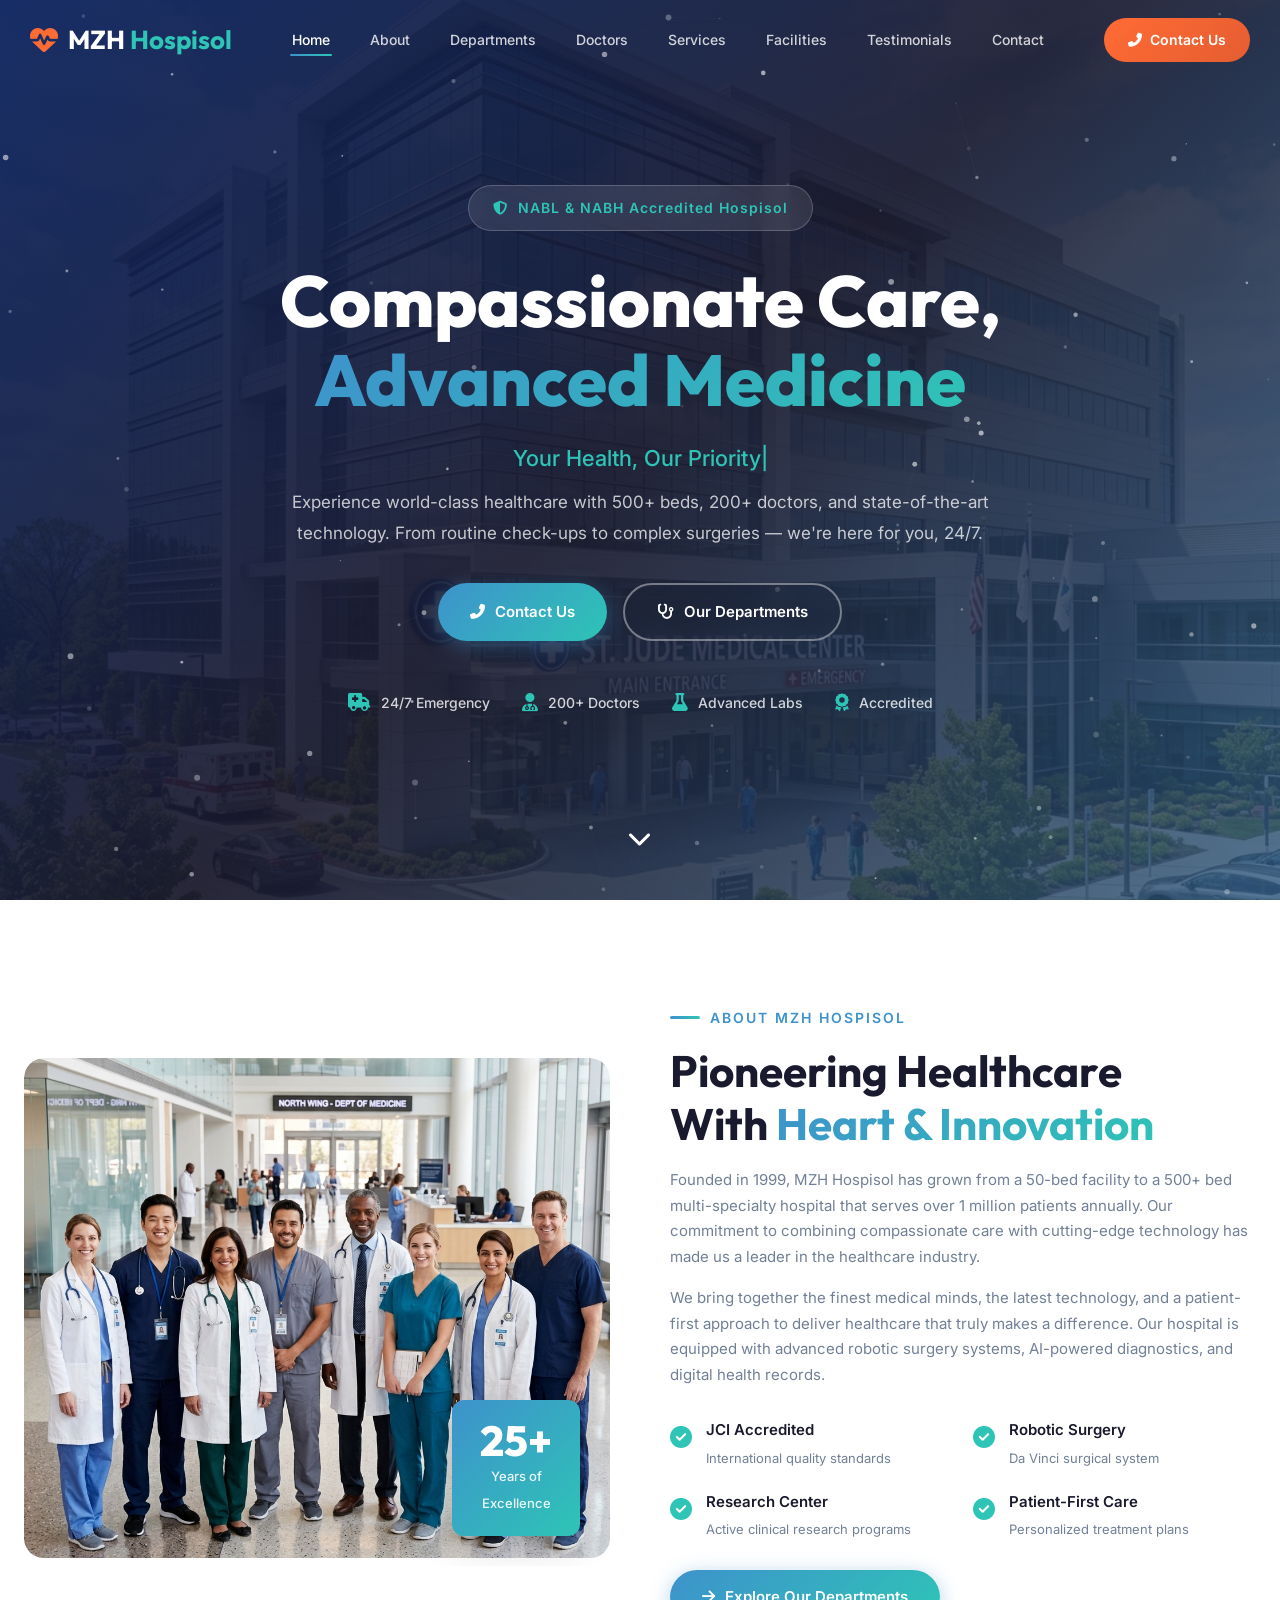
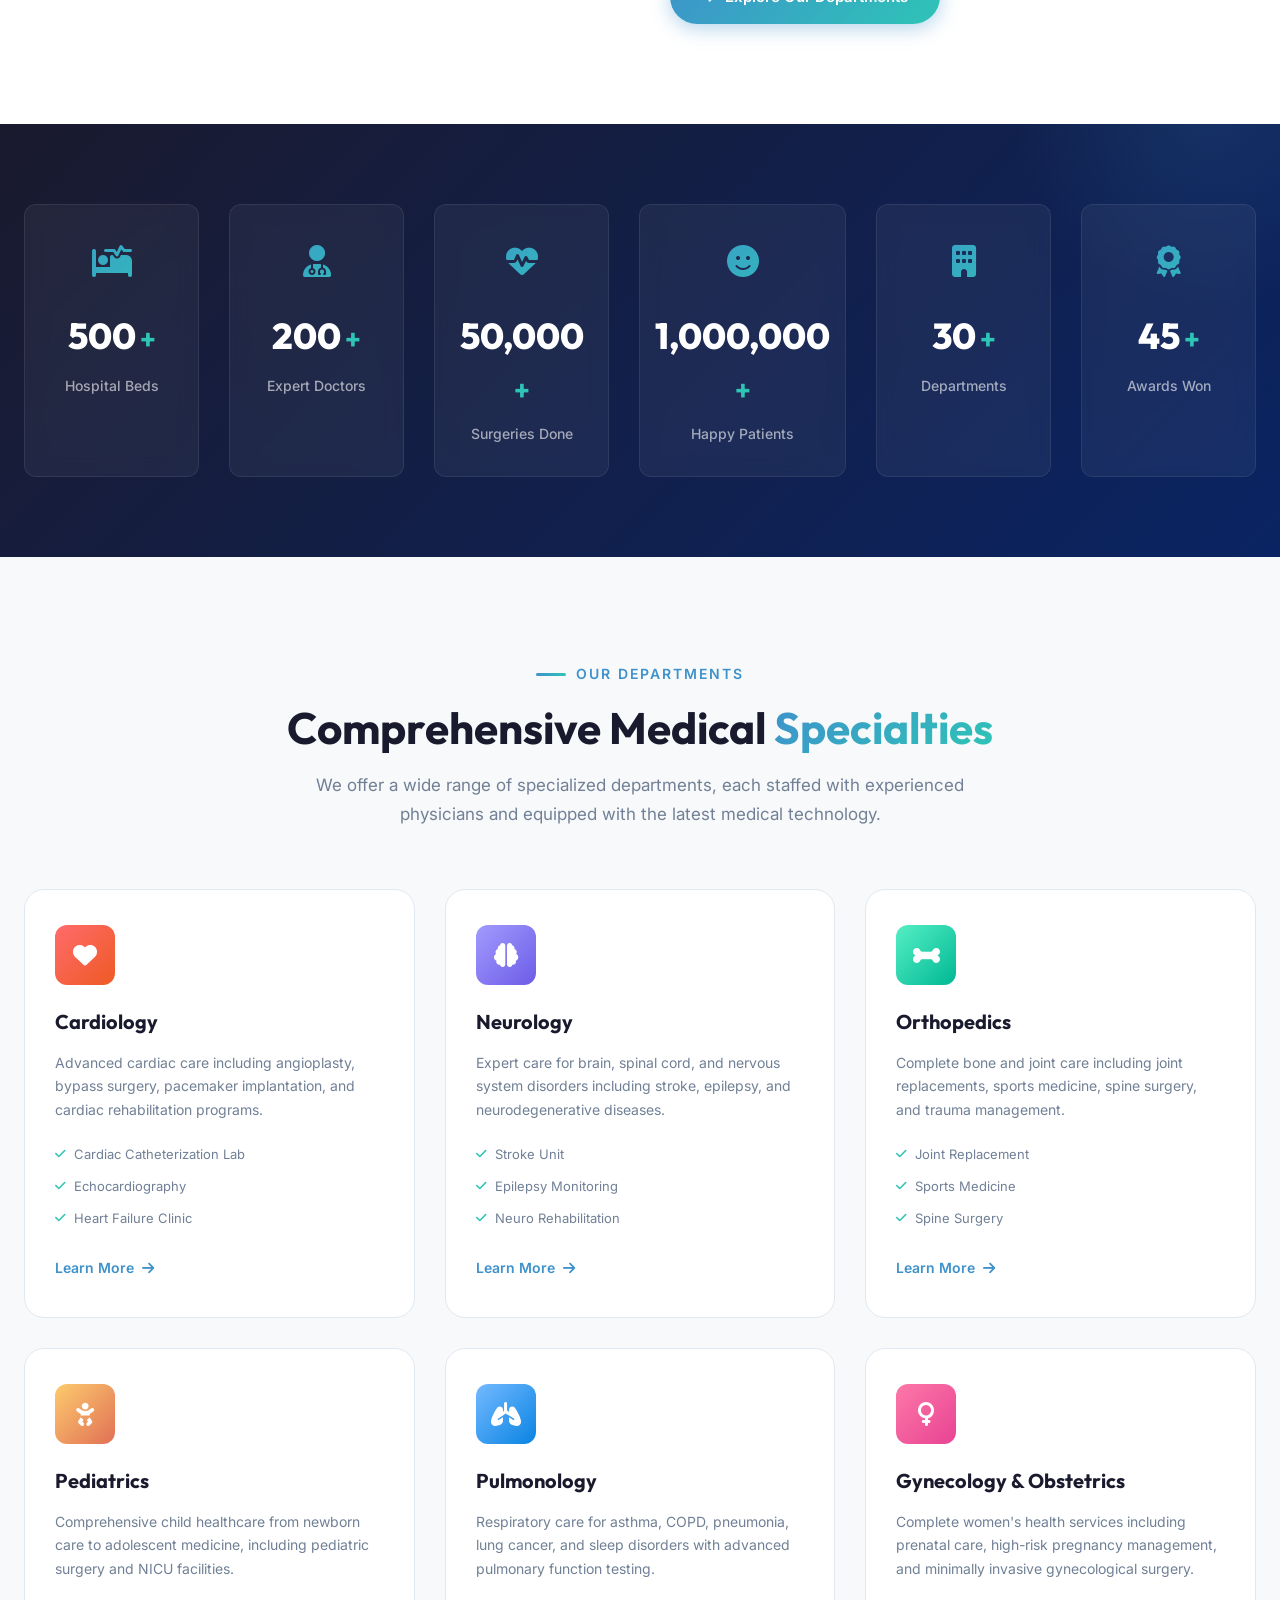
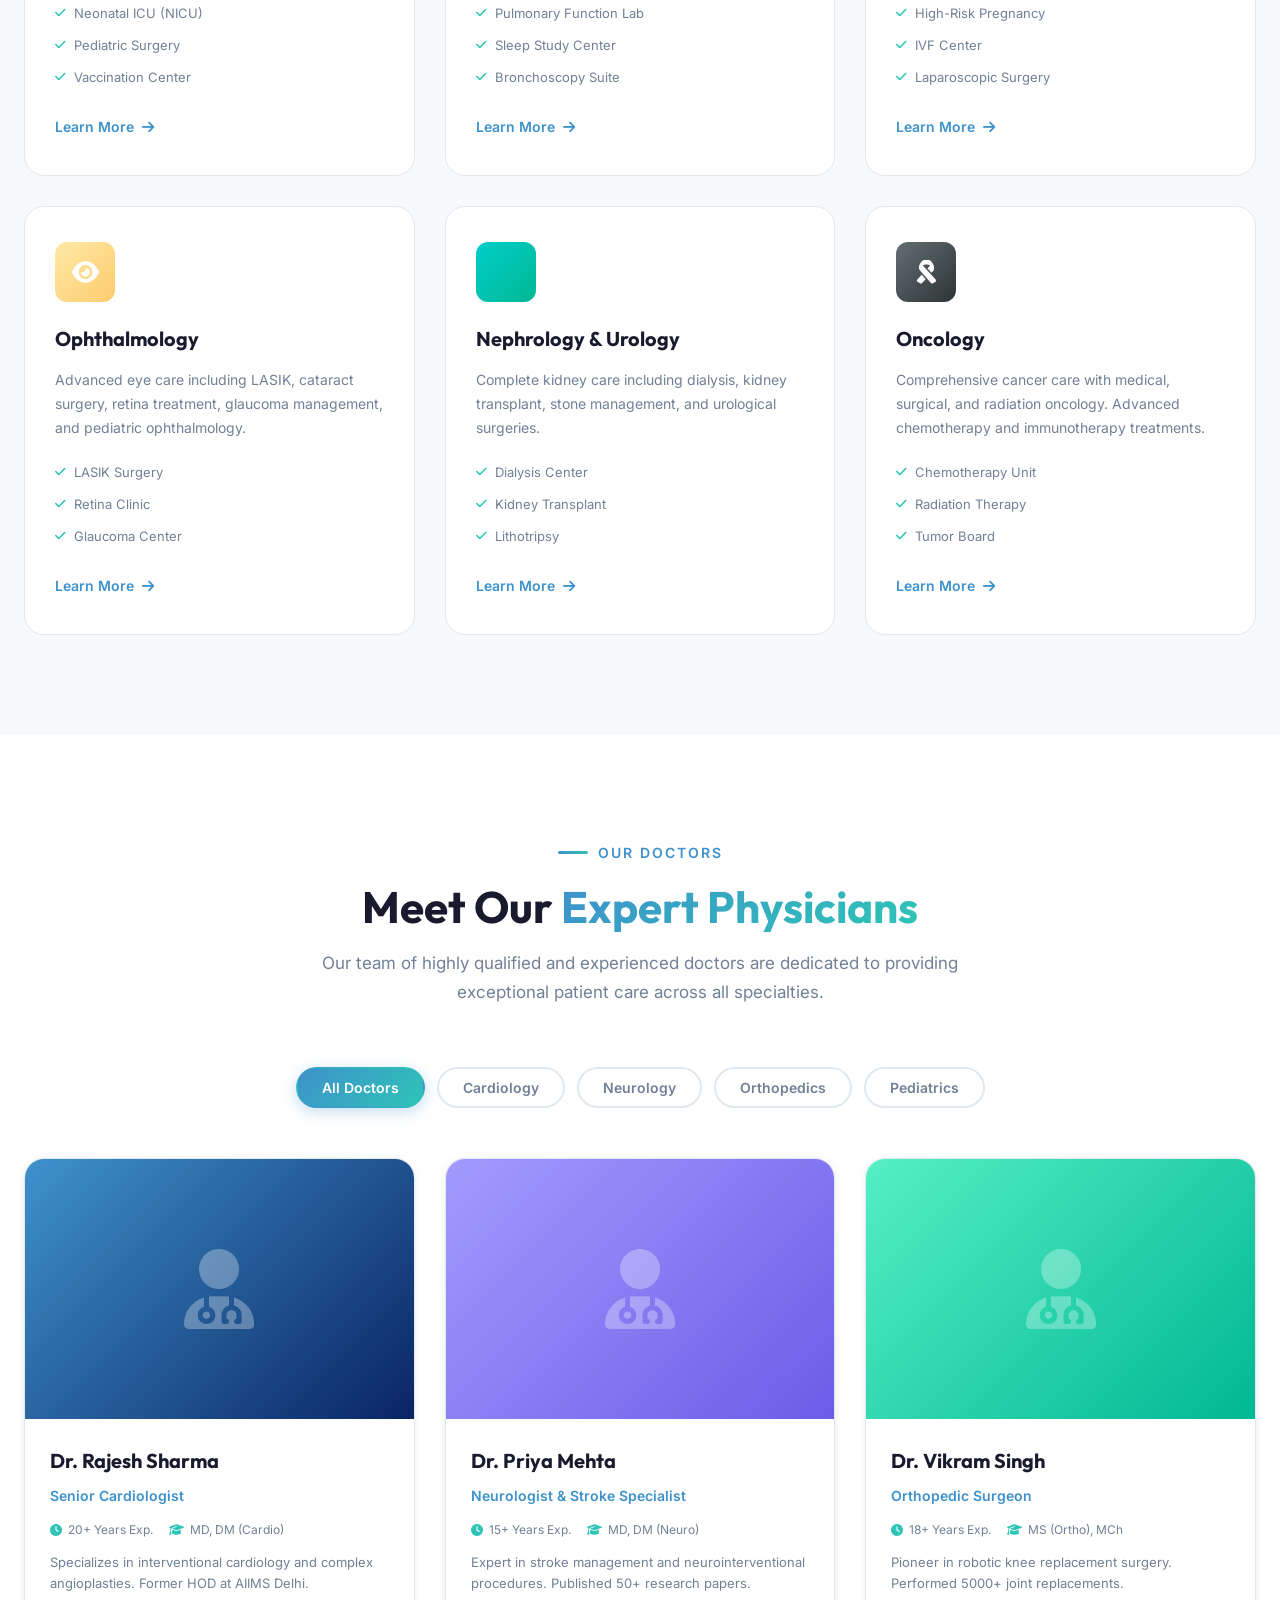
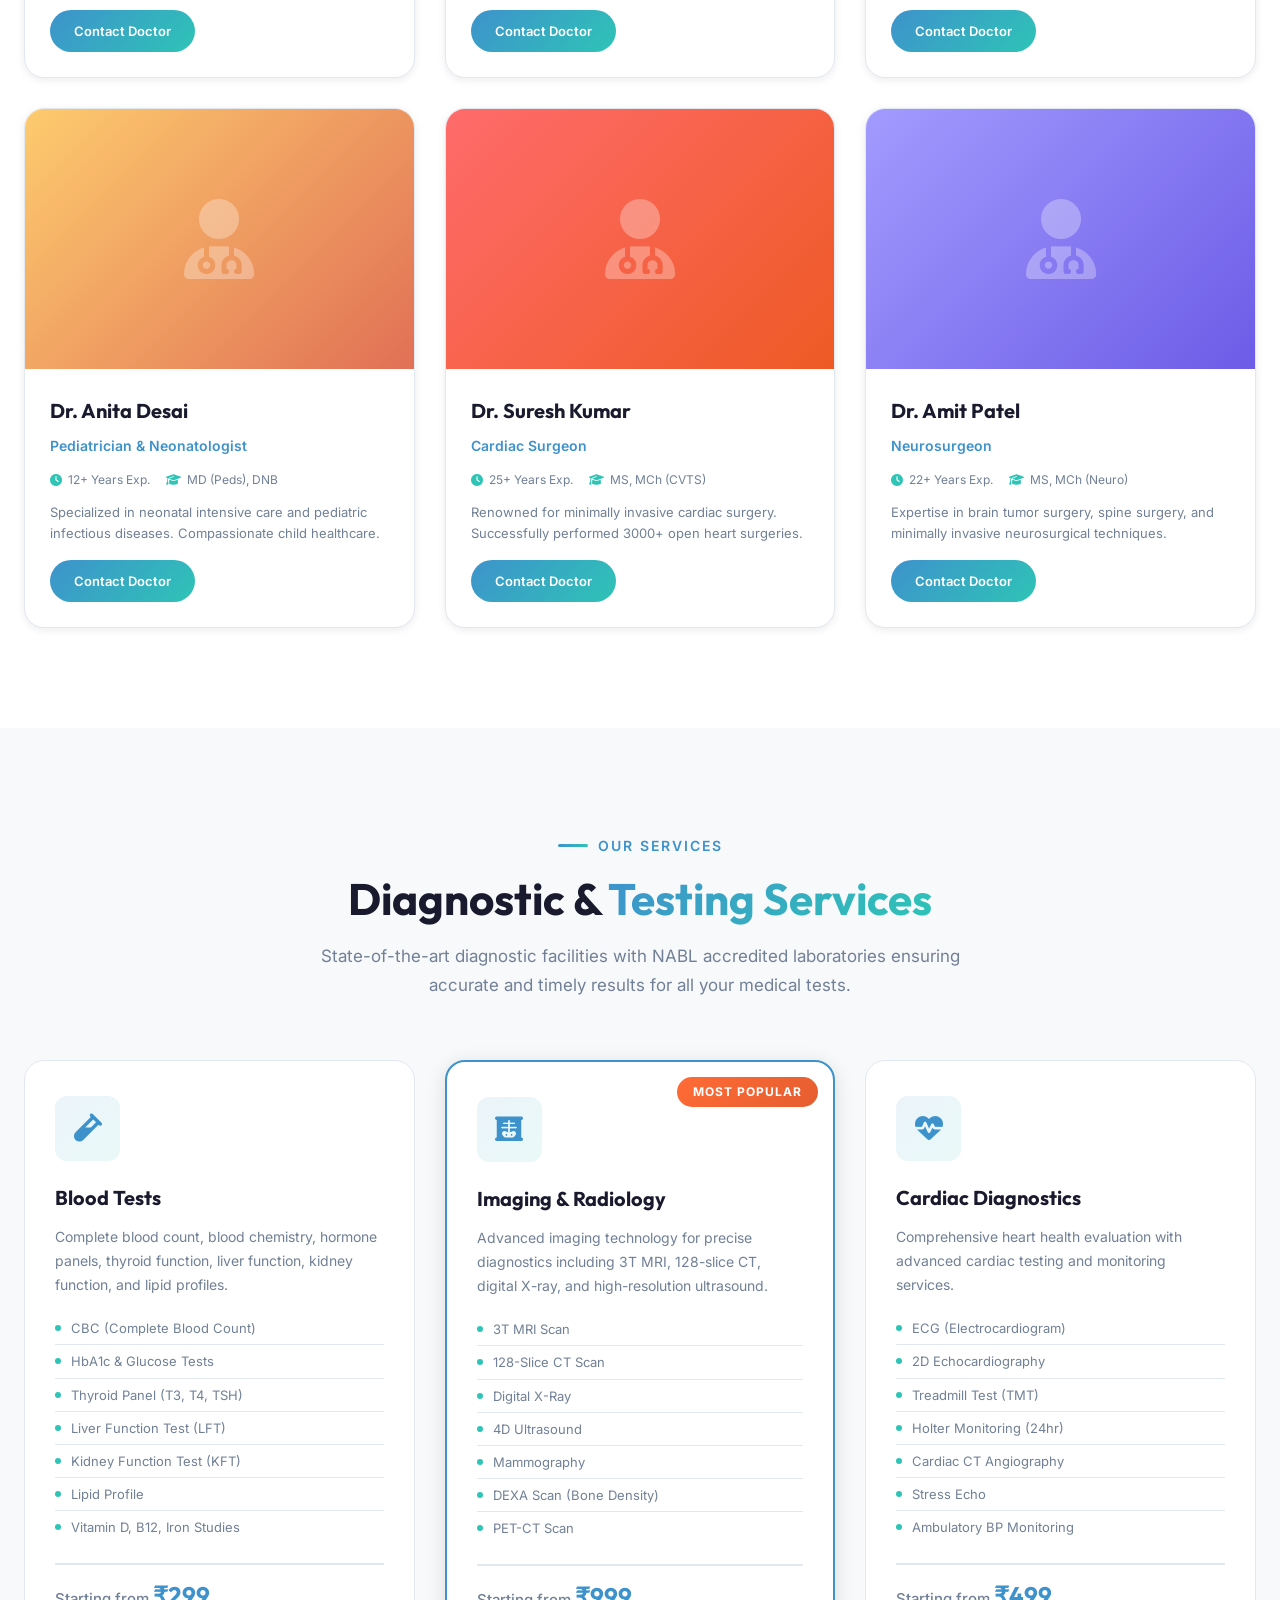
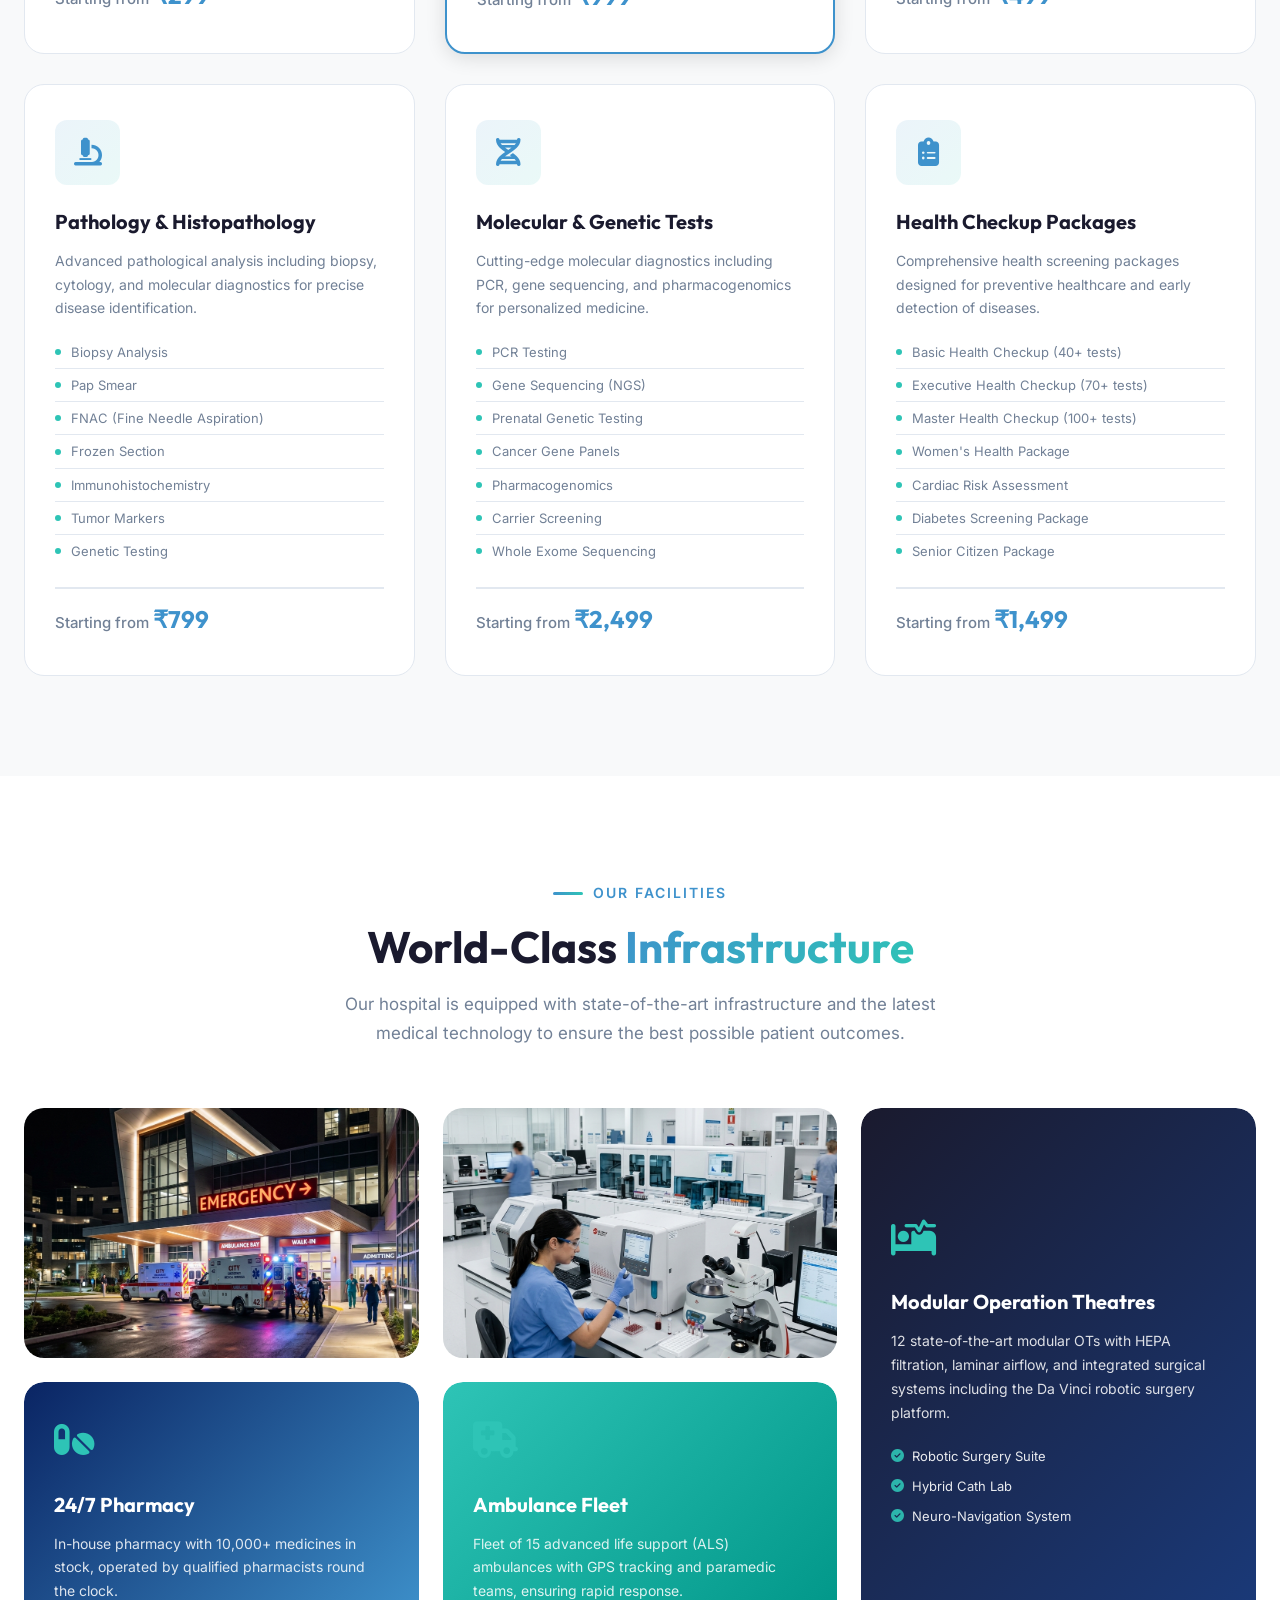
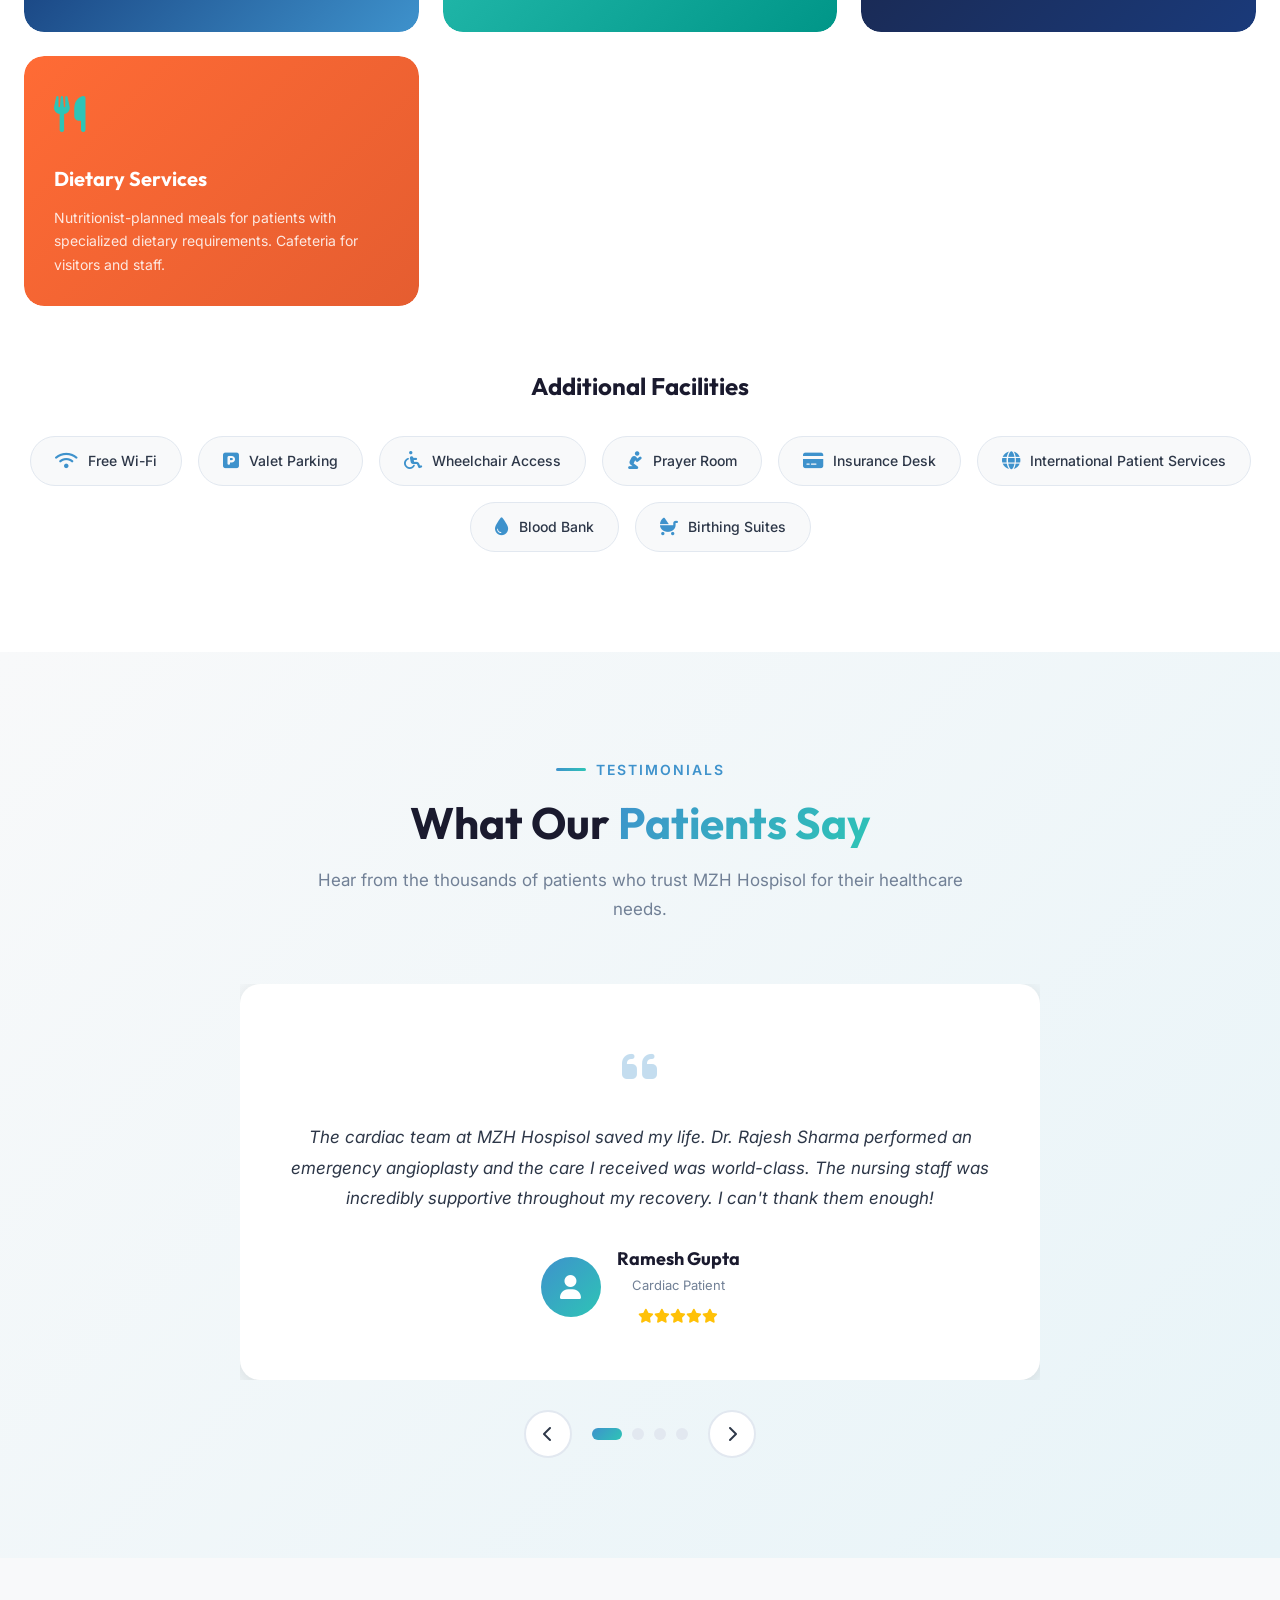
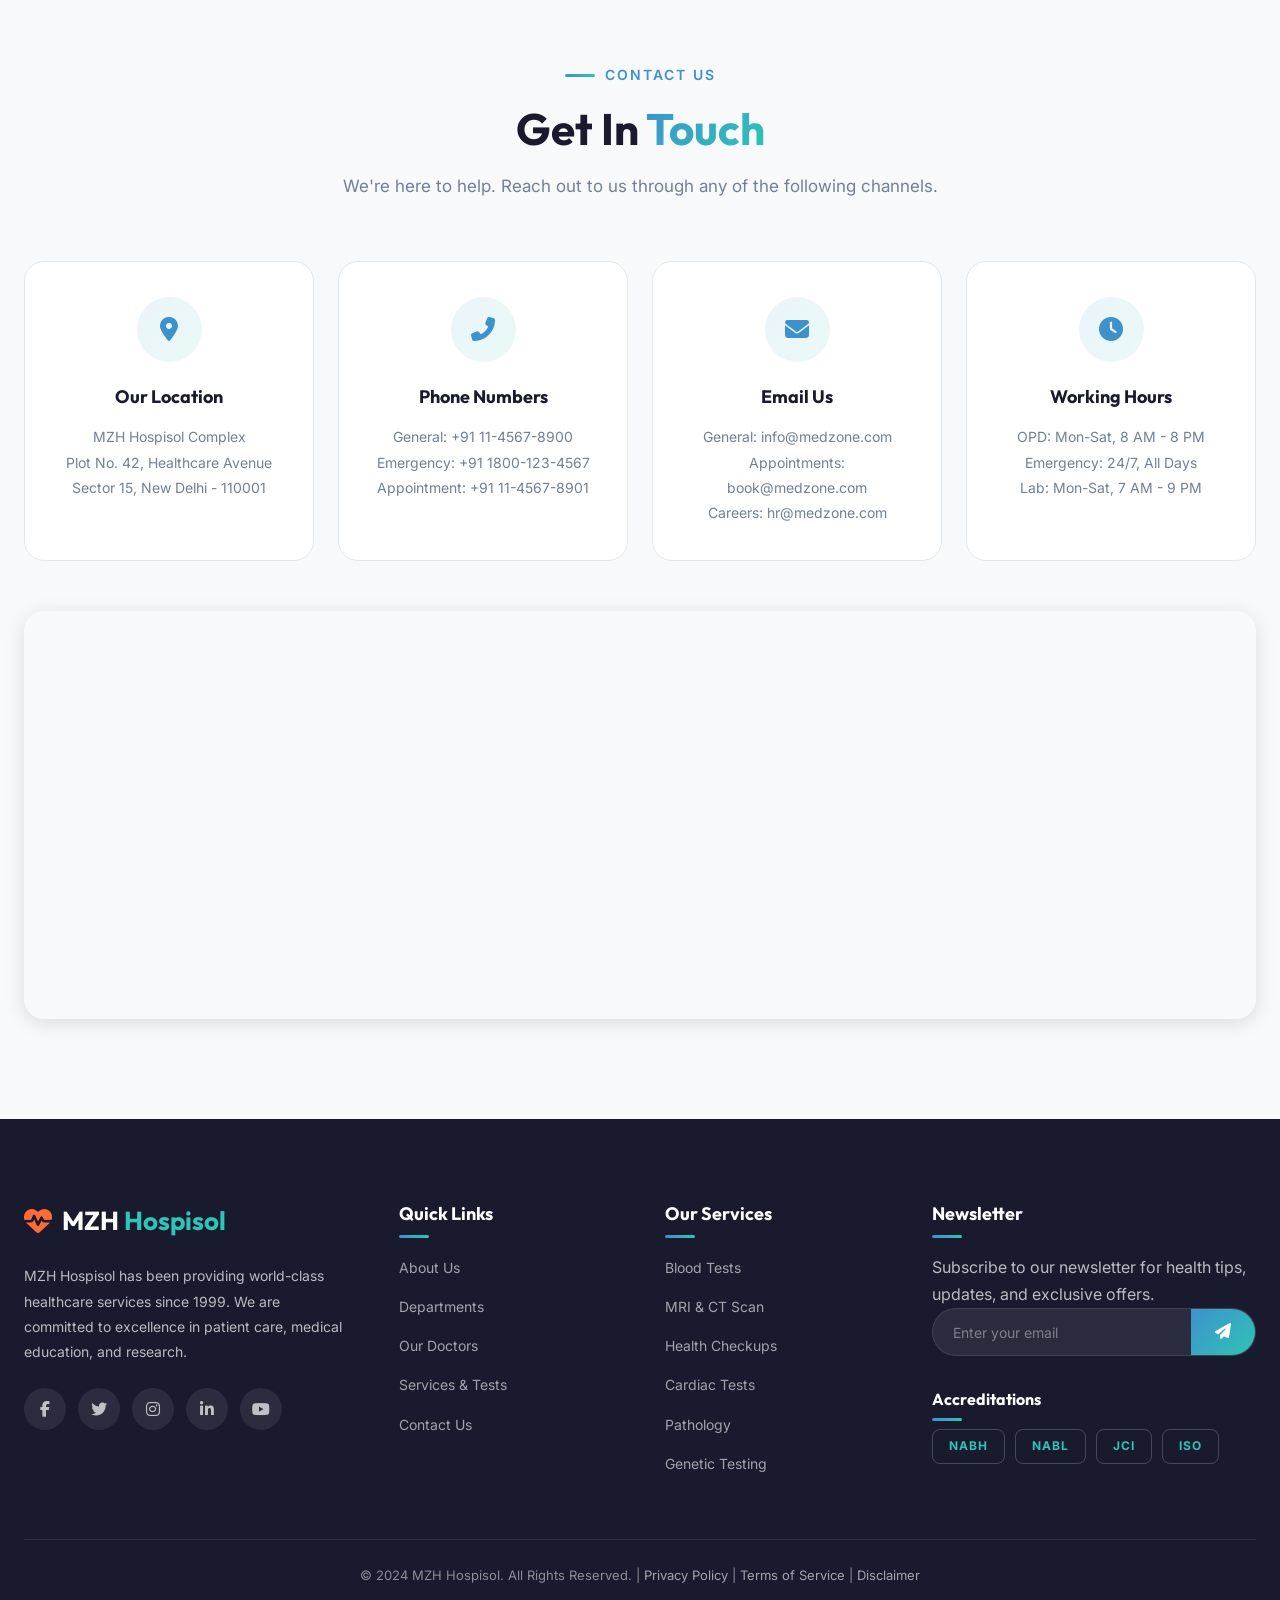
==== index.html @ 513651bd "Initial commit" ====
<!DOCTYPE html>
<html lang="en">
<head>
    <meta charset="UTF-8">
    <meta name="viewport" content="width=device-width, initial-scale=1.0">
    <meta name="description" content="MZH Hospisol - Your trusted healthcare partner offering world-class medical services, experienced doctors, advanced diagnostics, and 24/7 emergency care.">
    <meta name="keywords" content="hospital, healthcare, doctors, diagnostics, emergency care, medical services, lab testing">
    <meta name="author" content="MedZone Hospital">
    <title>MZH Hospisol | World-Class Healthcare & Medical Services</title>
    <link rel="preconnect" href="https://fonts.googleapis.com">
    <link rel="preconnect" href="https://fonts.gstatic.com" crossorigin>
    <link href="https://fonts.googleapis.com/css2?family=Inter:wght@300;400;500;600;700&family=Outfit:wght@400;500;600;700;800&display=swap" rel="stylesheet">
    <link rel="stylesheet" href="https://cdnjs.cloudflare.com/ajax/libs/font-awesome/6.5.1/css/all.min.css">
    <link rel="stylesheet" href="styles.css">
</head>
<body>
    <!-- Scroll Progress Bar -->
    <div class="scroll-progress" id="scrollProgress"></div>

    <!-- Navigation -->
    <nav class="navbar" id="navbar">
        <div class="nav-container">
            <a href="#" class="nav-logo">
                <i class="fas fa-heartbeat"></i>
                <span>MZH <span class="logo-accent">Hospisol</span></span>
            </a>
            <ul class="nav-links" id="navLinks">
                <li><a href="#home" class="nav-link active">Home</a></li>
                <li><a href="#about" class="nav-link">About</a></li>
                <li><a href="#departments" class="nav-link">Departments</a></li>
                <li><a href="#doctors" class="nav-link">Doctors</a></li>
                <li><a href="#services" class="nav-link">Services</a></li>
                <li><a href="#facilities" class="nav-link">Facilities</a></li>
                <li><a href="#testimonials" class="nav-link">Testimonials</a></li>
                <li><a href="#contact" class="nav-link">Contact</a></li>
            </ul>
            <a href="#contact" class="nav-cta">
                <i class="fas fa-phone-alt"></i> Contact Us
            </a>
            <div class="hamburger" id="hamburger">
                <span></span>
                <span></span>
                <span></span>
            </div>
        </div>
    </nav>

    <!-- Hero Section -->
    <section class="hero" id="home">
        <canvas class="hero-particles" id="heroParticles"></canvas>
        <div class="hero-overlay"></div>
        <img src="images/hospital-hero.png" alt="MedZone Hospital Building" class="hero-bg-img">
        <div class="hero-content">
            <div class="hero-badge reveal">
                <i class="fas fa-shield-alt"></i> NABL & NABH Accredited Hospisol
            </div>
            <h1 class="hero-title reveal">
                Compassionate Care,<br>
                <span class="gradient-text">Advanced Medicine</span>
            </h1>
            <p class="hero-subtitle reveal">
                <span id="typingText"></span><span class="cursor">|</span>
            </p>
            <p class="hero-description reveal">
                Experience world-class healthcare with 500+ beds, 200+ doctors, and state-of-the-art 
                technology. From routine check-ups to complex surgeries — we're here for you, 24/7.
            </p>
            <div class="hero-buttons reveal">
                <a href="#contact" class="btn btn-primary btn-pulse">
                    <i class="fas fa-phone-alt"></i> Contact Us
                </a>
                <a href="#departments" class="btn btn-outline">
                    <i class="fas fa-stethoscope"></i> Our Departments
                </a>
            </div>
            <div class="hero-features reveal">
                <div class="hero-feature">
                    <i class="fas fa-ambulance"></i>
                    <span>24/7 Emergency</span>
                </div>
                <div class="hero-feature">
                    <i class="fas fa-user-md"></i>
                    <span>200+ Doctors</span>
                </div>
                <div class="hero-feature">
                    <i class="fas fa-flask"></i>
                    <span>Advanced Labs</span>
                </div>
                <div class="hero-feature">
                    <i class="fas fa-award"></i>
                    <span>Accredited</span>
                </div>
            </div>
        </div>
        <div class="hero-scroll">
            <a href="#about"><i class="fas fa-chevron-down"></i></a>
        </div>
    </section>

    <!-- About Section -->
    <section class="section about" id="about">
        <div class="container">
            <div class="about-grid">
                <div class="about-image reveal-left">
                    <img src="images/medical-team.png" alt="MedZone Hospital Medical Team">
                    <div class="about-experience-badge">
                        <span class="experience-number">25+</span>
                        <span class="experience-text">Years of<br>Excellence</span>
                    </div>
                </div>
                <div class="about-content reveal-right">
                    <div class="section-label">
                        <span></span> About MZH Hospisol
                    </div>
                    <h2 class="section-title">Pioneering Healthcare<br>With <span class="gradient-text">Heart & Innovation</span></h2>
                    <p class="about-text">
                        Founded in 1999, MZH Hospisol has grown from a 50-bed facility to a 500+ bed 
                        multi-specialty hospital that serves over 1 million patients annually. Our commitment 
                        to combining compassionate care with cutting-edge technology has made us a leader in 
                        the healthcare industry.
                    </p>
                    <p class="about-text">
                        We bring together the finest medical minds, the latest technology, and a patient-first 
                        approach to deliver healthcare that truly makes a difference. Our hospital is equipped 
                        with advanced robotic surgery systems, AI-powered diagnostics, and digital health records.
                    </p>
                    <div class="about-highlights">
                        <div class="about-highlight">
                            <div class="highlight-icon"><i class="fas fa-check-circle"></i></div>
                            <div>
                                <h4>JCI Accredited</h4>
                                <p>International quality standards</p>
                            </div>
                        </div>
                        <div class="about-highlight">
                            <div class="highlight-icon"><i class="fas fa-check-circle"></i></div>
                            <div>
                                <h4>Robotic Surgery</h4>
                                <p>Da Vinci surgical system</p>
                            </div>
                        </div>
                        <div class="about-highlight">
                            <div class="highlight-icon"><i class="fas fa-check-circle"></i></div>
                            <div>
                                <h4>Research Center</h4>
                                <p>Active clinical research programs</p>
                            </div>
                        </div>
                        <div class="about-highlight">
                            <div class="highlight-icon"><i class="fas fa-check-circle"></i></div>
                            <div>
                                <h4>Patient-First Care</h4>
                                <p>Personalized treatment plans</p>
                            </div>
                        </div>
                    </div>
                    <a href="#departments" class="btn btn-primary">
                        <i class="fas fa-arrow-right"></i> Explore Our Departments
                    </a>
                </div>
            </div>
        </div>
    </section>

    <!-- Stats Section -->
    <section class="stats-section" id="stats">
        <div class="container">
            <div class="stats-grid">
                <div class="stat-card reveal-scale">
                    <div class="stat-icon"><i class="fas fa-procedures"></i></div>
                    <div class="stat-number" data-target="500">0</div>
                    <div class="stat-suffix">+</div>
                    <div class="stat-label">Hospital Beds</div>
                </div>
                <div class="stat-card reveal-scale">
                    <div class="stat-icon"><i class="fas fa-user-md"></i></div>
                    <div class="stat-number" data-target="200">0</div>
                    <div class="stat-suffix">+</div>
                    <div class="stat-label">Expert Doctors</div>
                </div>
                <div class="stat-card reveal-scale">
                    <div class="stat-icon"><i class="fas fa-heartbeat"></i></div>
                    <div class="stat-number" data-target="50000">0</div>
                    <div class="stat-suffix">+</div>
                    <div class="stat-label">Surgeries Done</div>
                </div>
                <div class="stat-card reveal-scale">
                    <div class="stat-icon"><i class="fas fa-smile"></i></div>
                    <div class="stat-number" data-target="1000000">0</div>
                    <div class="stat-suffix">+</div>
                    <div class="stat-label">Happy Patients</div>
                </div>
                <div class="stat-card reveal-scale">
                    <div class="stat-icon"><i class="fas fa-building"></i></div>
                    <div class="stat-number" data-target="30">0</div>
                    <div class="stat-suffix">+</div>
                    <div class="stat-label">Departments</div>
                </div>
                <div class="stat-card reveal-scale">
                    <div class="stat-icon"><i class="fas fa-award"></i></div>
                    <div class="stat-number" data-target="45">0</div>
                    <div class="stat-suffix">+</div>
                    <div class="stat-label">Awards Won</div>
                </div>
            </div>
        </div>
    </section>

    <!-- Departments Section -->
    <section class="section departments" id="departments">
        <div class="container">
            <div class="section-header reveal">
                <div class="section-label"><span></span> Our Departments</div>
                <h2 class="section-title">Comprehensive Medical <span class="gradient-text">Specialties</span></h2>
                <p class="section-subtitle">We offer a wide range of specialized departments, each staffed with experienced physicians and equipped with the latest medical technology.</p>
            </div>
            <div class="departments-grid">
                <div class="dept-card reveal" data-dept="cardiology">
                    <div class="dept-icon" style="background: linear-gradient(135deg, #ff6b6b, #ee5a24);">
                        <i class="fas fa-heart"></i>
                    </div>
                    <h3>Cardiology</h3>
                    <p>Advanced cardiac care including angioplasty, bypass surgery, pacemaker implantation, and cardiac rehabilitation programs.</p>
                    <ul class="dept-features">
                        <li><i class="fas fa-check"></i> Cardiac Catheterization Lab</li>
                        <li><i class="fas fa-check"></i> Echocardiography</li>
                        <li><i class="fas fa-check"></i> Heart Failure Clinic</li>
                    </ul>
                    <a href="#contact" class="dept-link">Learn More <i class="fas fa-arrow-right"></i></a>
                </div>
                <div class="dept-card reveal" data-dept="neurology">
                    <div class="dept-icon" style="background: linear-gradient(135deg, #a29bfe, #6c5ce7);">
                        <i class="fas fa-brain"></i>
                    </div>
                    <h3>Neurology</h3>
                    <p>Expert care for brain, spinal cord, and nervous system disorders including stroke, epilepsy, and neurodegenerative diseases.</p>
                    <ul class="dept-features">
                        <li><i class="fas fa-check"></i> Stroke Unit</li>
                        <li><i class="fas fa-check"></i> Epilepsy Monitoring</li>
                        <li><i class="fas fa-check"></i> Neuro Rehabilitation</li>
                    </ul>
                    <a href="#contact" class="dept-link">Learn More <i class="fas fa-arrow-right"></i></a>
                </div>
                <div class="dept-card reveal" data-dept="orthopedics">
                    <div class="dept-icon" style="background: linear-gradient(135deg, #55efc4, #00b894);">
                        <i class="fas fa-bone"></i>
                    </div>
                    <h3>Orthopedics</h3>
                    <p>Complete bone and joint care including joint replacements, sports medicine, spine surgery, and trauma management.</p>
                    <ul class="dept-features">
                        <li><i class="fas fa-check"></i> Joint Replacement</li>
                        <li><i class="fas fa-check"></i> Sports Medicine</li>
                        <li><i class="fas fa-check"></i> Spine Surgery</li>
                    </ul>
                    <a href="#contact" class="dept-link">Learn More <i class="fas fa-arrow-right"></i></a>
                </div>
                <div class="dept-card reveal" data-dept="pediatrics">
                    <div class="dept-icon" style="background: linear-gradient(135deg, #fdcb6e, #e17055);">
                        <i class="fas fa-baby"></i>
                    </div>
                    <h3>Pediatrics</h3>
                    <p>Comprehensive child healthcare from newborn care to adolescent medicine, including pediatric surgery and NICU facilities.</p>
                    <ul class="dept-features">
                        <li><i class="fas fa-check"></i> Neonatal ICU (NICU)</li>
                        <li><i class="fas fa-check"></i> Pediatric Surgery</li>
                        <li><i class="fas fa-check"></i> Vaccination Center</li>
                    </ul>
                    <a href="#contact" class="dept-link">Learn More <i class="fas fa-arrow-right"></i></a>
                </div>
                <div class="dept-card reveal">
                    <div class="dept-icon" style="background: linear-gradient(135deg, #74b9ff, #0984e3);">
                        <i class="fas fa-lungs"></i>
                    </div>
                    <h3>Pulmonology</h3>
                    <p>Respiratory care for asthma, COPD, pneumonia, lung cancer, and sleep disorders with advanced pulmonary function testing.</p>
                    <ul class="dept-features">
                        <li><i class="fas fa-check"></i> Pulmonary Function Lab</li>
                        <li><i class="fas fa-check"></i> Sleep Study Center</li>
                        <li><i class="fas fa-check"></i> Bronchoscopy Suite</li>
                    </ul>
                    <a href="#contact" class="dept-link">Learn More <i class="fas fa-arrow-right"></i></a>
                </div>
                <div class="dept-card reveal">
                    <div class="dept-icon" style="background: linear-gradient(135deg, #fd79a8, #e84393);">
                        <i class="fas fa-venus"></i>
                    </div>
                    <h3>Gynecology & Obstetrics</h3>
                    <p>Complete women's health services including prenatal care, high-risk pregnancy management, and minimally invasive gynecological surgery.</p>
                    <ul class="dept-features">
                        <li><i class="fas fa-check"></i> High-Risk Pregnancy</li>
                        <li><i class="fas fa-check"></i> IVF Center</li>
                        <li><i class="fas fa-check"></i> Laparoscopic Surgery</li>
                    </ul>
                    <a href="#contact" class="dept-link">Learn More <i class="fas fa-arrow-right"></i></a>
                </div>
                <div class="dept-card reveal">
                    <div class="dept-icon" style="background: linear-gradient(135deg, #ffeaa7, #fdcb6e);">
                        <i class="fas fa-eye"></i>
                    </div>
                    <h3>Ophthalmology</h3>
                    <p>Advanced eye care including LASIK, cataract surgery, retina treatment, glaucoma management, and pediatric ophthalmology.</p>
                    <ul class="dept-features">
                        <li><i class="fas fa-check"></i> LASIK Surgery</li>
                        <li><i class="fas fa-check"></i> Retina Clinic</li>
                        <li><i class="fas fa-check"></i> Glaucoma Center</li>
                    </ul>
                    <a href="#contact" class="dept-link">Learn More <i class="fas fa-arrow-right"></i></a>
                </div>
                <div class="dept-card reveal">
                    <div class="dept-icon" style="background: linear-gradient(135deg, #00cec9, #00b894);">
                        <i class="fas fa-kidneys"></i>
                    </div>
                    <h3>Nephrology & Urology</h3>
                    <p>Complete kidney care including dialysis, kidney transplant, stone management, and urological surgeries.</p>
                    <ul class="dept-features">
                        <li><i class="fas fa-check"></i> Dialysis Center</li>
                        <li><i class="fas fa-check"></i> Kidney Transplant</li>
                        <li><i class="fas fa-check"></i> Lithotripsy</li>
                    </ul>
                    <a href="#contact" class="dept-link">Learn More <i class="fas fa-arrow-right"></i></a>
                </div>
                <div class="dept-card reveal">
                    <div class="dept-icon" style="background: linear-gradient(135deg, #636e72, #2d3436);">
                        <i class="fas fa-ribbon"></i>
                    </div>
                    <h3>Oncology</h3>
                    <p>Comprehensive cancer care with medical, surgical, and radiation oncology. Advanced chemotherapy and immunotherapy treatments.</p>
                    <ul class="dept-features">
                        <li><i class="fas fa-check"></i> Chemotherapy Unit</li>
                        <li><i class="fas fa-check"></i> Radiation Therapy</li>
                        <li><i class="fas fa-check"></i> Tumor Board</li>
                    </ul>
                    <a href="#contact" class="dept-link">Learn More <i class="fas fa-arrow-right"></i></a>
                </div>
            </div>
        </div>
    </section>

    <!-- Doctors Section -->
    <section class="section doctors" id="doctors">
        <div class="container">
            <div class="section-header reveal">
                <div class="section-label"><span></span> Our Doctors</div>
                <h2 class="section-title">Meet Our <span class="gradient-text">Expert Physicians</span></h2>
                <p class="section-subtitle">Our team of highly qualified and experienced doctors are dedicated to providing exceptional patient care across all specialties.</p>
            </div>
            <div class="doctor-filters reveal">
                <button class="filter-btn active" data-filter="all">All Doctors</button>
                <button class="filter-btn" data-filter="cardiology">Cardiology</button>
                <button class="filter-btn" data-filter="neurology">Neurology</button>
                <button class="filter-btn" data-filter="orthopedics">Orthopedics</button>
                <button class="filter-btn" data-filter="pediatrics">Pediatrics</button>
            </div>
            <div class="doctors-grid">
                <div class="doctor-card reveal" data-department="cardiology">
                    <div class="doctor-image">
                        <div class="doctor-placeholder"><i class="fas fa-user-md"></i></div>
                        <div class="doctor-overlay">
                            <div class="doctor-socials">
                                <a href="#"><i class="fab fa-linkedin"></i></a>
                                <a href="#"><i class="fas fa-envelope"></i></a>
                                <a href="#contact"><i class="fas fa-envelope"></i></a>
                            </div>
                        </div>
                    </div>
                    <div class="doctor-info">
                        <h3>Dr. Rajesh Sharma</h3>
                        <p class="doctor-specialty">Senior Cardiologist</p>
                        <div class="doctor-details">
                            <span><i class="fas fa-clock"></i> 20+ Years Exp.</span>
                            <span><i class="fas fa-graduation-cap"></i> MD, DM (Cardio)</span>
                        </div>
                        <p class="doctor-desc">Specializes in interventional cardiology and complex angioplasties. Former HOD at AIIMS Delhi.</p>
                        <a href="#contact" class="btn btn-sm">Contact Doctor</a>
                    </div>
                </div>
                <div class="doctor-card reveal" data-department="neurology">
                    <div class="doctor-image">
                        <div class="doctor-placeholder" style="background: linear-gradient(135deg, #a29bfe, #6c5ce7);"><i class="fas fa-user-md"></i></div>
                        <div class="doctor-overlay">
                            <div class="doctor-socials">
                                <a href="#"><i class="fab fa-linkedin"></i></a>
                                <a href="#"><i class="fas fa-envelope"></i></a>
                                <a href="#contact"><i class="fas fa-envelope"></i></a>
                            </div>
                        </div>
                    </div>
                    <div class="doctor-info">
                        <h3>Dr. Priya Mehta</h3>
                        <p class="doctor-specialty">Neurologist & Stroke Specialist</p>
                        <div class="doctor-details">
                            <span><i class="fas fa-clock"></i> 15+ Years Exp.</span>
                            <span><i class="fas fa-graduation-cap"></i> MD, DM (Neuro)</span>
                        </div>
                        <p class="doctor-desc">Expert in stroke management and neurointerventional procedures. Published 50+ research papers.</p>
                        <a href="#contact" class="btn btn-sm">Contact Doctor</a>
                    </div>
                </div>
                <div class="doctor-card reveal" data-department="orthopedics">
                    <div class="doctor-image">
                        <div class="doctor-placeholder" style="background: linear-gradient(135deg, #55efc4, #00b894);"><i class="fas fa-user-md"></i></div>
                        <div class="doctor-overlay">
                            <div class="doctor-socials">
                                <a href="#"><i class="fab fa-linkedin"></i></a>
                                <a href="#"><i class="fas fa-envelope"></i></a>
                                <a href="#contact"><i class="fas fa-envelope"></i></a>
                            </div>
                        </div>
                    </div>
                    <div class="doctor-info">
                        <h3>Dr. Vikram Singh</h3>
                        <p class="doctor-specialty">Orthopedic Surgeon</p>
                        <div class="doctor-details">
                            <span><i class="fas fa-clock"></i> 18+ Years Exp.</span>
                            <span><i class="fas fa-graduation-cap"></i> MS (Ortho), MCh</span>
                        </div>
                        <p class="doctor-desc">Pioneer in robotic knee replacement surgery. Performed 5000+ joint replacements.</p>
                        <a href="#contact" class="btn btn-sm">Contact Doctor</a>
                    </div>
                </div>
                <div class="doctor-card reveal" data-department="pediatrics">
                    <div class="doctor-image">
                        <div class="doctor-placeholder" style="background: linear-gradient(135deg, #fdcb6e, #e17055);"><i class="fas fa-user-md"></i></div>
                        <div class="doctor-overlay">
                            <div class="doctor-socials">
                                <a href="#"><i class="fab fa-linkedin"></i></a>
                                <a href="#"><i class="fas fa-envelope"></i></a>
                                <a href="#contact"><i class="fas fa-envelope"></i></a>
                            </div>
                        </div>
                    </div>
                    <div class="doctor-info">
                        <h3>Dr. Anita Desai</h3>
                        <p class="doctor-specialty">Pediatrician & Neonatologist</p>
                        <div class="doctor-details">
                            <span><i class="fas fa-clock"></i> 12+ Years Exp.</span>
                            <span><i class="fas fa-graduation-cap"></i> MD (Peds), DNB</span>
                        </div>
                        <p class="doctor-desc">Specialized in neonatal intensive care and pediatric infectious diseases. Compassionate child healthcare.</p>
                        <a href="#contact" class="btn btn-sm">Contact Doctor</a>
                    </div>
                </div>
                <div class="doctor-card reveal" data-department="cardiology">
                    <div class="doctor-image">
                        <div class="doctor-placeholder" style="background: linear-gradient(135deg, #ff6b6b, #ee5a24);"><i class="fas fa-user-md"></i></div>
                        <div class="doctor-overlay">
                            <div class="doctor-socials">
                                <a href="#"><i class="fab fa-linkedin"></i></a>
                                <a href="#"><i class="fas fa-envelope"></i></a>
                                <a href="#contact"><i class="fas fa-envelope"></i></a>
                            </div>
                        </div>
                    </div>
                    <div class="doctor-info">
                        <h3>Dr. Suresh Kumar</h3>
                        <p class="doctor-specialty">Cardiac Surgeon</p>
                        <div class="doctor-details">
                            <span><i class="fas fa-clock"></i> 25+ Years Exp.</span>
                            <span><i class="fas fa-graduation-cap"></i> MS, MCh (CVTS)</span>
                        </div>
                        <p class="doctor-desc">Renowned for minimally invasive cardiac surgery. Successfully performed 3000+ open heart surgeries.</p>
                        <a href="#contact" class="btn btn-sm">Contact Doctor</a>
                    </div>
                </div>
                <div class="doctor-card reveal" data-department="neurology">
                    <div class="doctor-image">
                        <div class="doctor-placeholder" style="background: linear-gradient(135deg, #a29bfe, #6c5ce7);"><i class="fas fa-user-md"></i></div>
                        <div class="doctor-overlay">
                            <div class="doctor-socials">
                                <a href="#"><i class="fab fa-linkedin"></i></a>
                                <a href="#"><i class="fas fa-envelope"></i></a>
                                <a href="#contact"><i class="fas fa-envelope"></i></a>
                            </div>
                        </div>
                    </div>
                    <div class="doctor-info">
                        <h3>Dr. Amit Patel</h3>
                        <p class="doctor-specialty">Neurosurgeon</p>
                        <div class="doctor-details">
                            <span><i class="fas fa-clock"></i> 22+ Years Exp.</span>
                            <span><i class="fas fa-graduation-cap"></i> MS, MCh (Neuro)</span>
                        </div>
                        <p class="doctor-desc">Expertise in brain tumor surgery, spine surgery, and minimally invasive neurosurgical techniques.</p>
                        <a href="#contact" class="btn btn-sm">Contact Doctor</a>
                    </div>
                </div>
            </div>
        </div>
    </section>

    <!-- Services & Testing Section -->
    <section class="section services" id="services">
        <div class="container">
            <div class="section-header reveal">
                <div class="section-label"><span></span> Our Services</div>
                <h2 class="section-title">Diagnostic & <span class="gradient-text">Testing Services</span></h2>
                <p class="section-subtitle">State-of-the-art diagnostic facilities with NABL accredited laboratories ensuring accurate and timely results for all your medical tests.</p>
            </div>
            <div class="services-grid">
                <div class="service-card reveal">
                    <div class="service-icon"><i class="fas fa-vial"></i></div>
                    <h3>Blood Tests</h3>
                    <p>Complete blood count, blood chemistry, hormone panels, thyroid function, liver function, kidney function, and lipid profiles.</p>
                    <ul class="service-tests">
                        <li>CBC (Complete Blood Count)</li>
                        <li>HbA1c & Glucose Tests</li>
                        <li>Thyroid Panel (T3, T4, TSH)</li>
                        <li>Liver Function Test (LFT)</li>
                        <li>Kidney Function Test (KFT)</li>
                        <li>Lipid Profile</li>
                        <li>Vitamin D, B12, Iron Studies</li>
                    </ul>
                    <div class="service-price">Starting from <span>₹299</span></div>
                </div>
                <div class="service-card featured reveal">
                    <div class="featured-badge">Most Popular</div>
                    <div class="service-icon"><i class="fas fa-x-ray"></i></div>
                    <h3>Imaging & Radiology</h3>
                    <p>Advanced imaging technology for precise diagnostics including 3T MRI, 128-slice CT, digital X-ray, and high-resolution ultrasound.</p>
                    <ul class="service-tests">
                        <li>3T MRI Scan</li>
                        <li>128-Slice CT Scan</li>
                        <li>Digital X-Ray</li>
                        <li>4D Ultrasound</li>
                        <li>Mammography</li>
                        <li>DEXA Scan (Bone Density)</li>
                        <li>PET-CT Scan</li>
                    </ul>
                    <div class="service-price">Starting from <span>₹999</span></div>
                </div>
                <div class="service-card reveal">
                    <div class="service-icon"><i class="fas fa-heartbeat"></i></div>
                    <h3>Cardiac Diagnostics</h3>
                    <p>Comprehensive heart health evaluation with advanced cardiac testing and monitoring services.</p>
                    <ul class="service-tests">
                        <li>ECG (Electrocardiogram)</li>
                        <li>2D Echocardiography</li>
                        <li>Treadmill Test (TMT)</li>
                        <li>Holter Monitoring (24hr)</li>
                        <li>Cardiac CT Angiography</li>
                        <li>Stress Echo</li>
                        <li>Ambulatory BP Monitoring</li>
                    </ul>
                    <div class="service-price">Starting from <span>₹499</span></div>
                </div>
                <div class="service-card reveal">
                    <div class="service-icon"><i class="fas fa-microscope"></i></div>
                    <h3>Pathology & Histopathology</h3>
                    <p>Advanced pathological analysis including biopsy, cytology, and molecular diagnostics for precise disease identification.</p>
                    <ul class="service-tests">
                        <li>Biopsy Analysis</li>
                        <li>Pap Smear</li>
                        <li>FNAC (Fine Needle Aspiration)</li>
                        <li>Frozen Section</li>
                        <li>Immunohistochemistry</li>
                        <li>Tumor Markers</li>
                        <li>Genetic Testing</li>
                    </ul>
                    <div class="service-price">Starting from <span>₹799</span></div>
                </div>
                <div class="service-card reveal">
                    <div class="service-icon"><i class="fas fa-dna"></i></div>
                    <h3>Molecular & Genetic Tests</h3>
                    <p>Cutting-edge molecular diagnostics including PCR, gene sequencing, and pharmacogenomics for personalized medicine.</p>
                    <ul class="service-tests">
                        <li>PCR Testing</li>
                        <li>Gene Sequencing (NGS)</li>
                        <li>Prenatal Genetic Testing</li>
                        <li>Cancer Gene Panels</li>
                        <li>Pharmacogenomics</li>
                        <li>Carrier Screening</li>
                        <li>Whole Exome Sequencing</li>
                    </ul>
                    <div class="service-price">Starting from <span>₹2,499</span></div>
                </div>
                <div class="service-card reveal">
                    <div class="service-icon"><i class="fas fa-clipboard-list"></i></div>
                    <h3>Health Checkup Packages</h3>
                    <p>Comprehensive health screening packages designed for preventive healthcare and early detection of diseases.</p>
                    <ul class="service-tests">
                        <li>Basic Health Checkup (40+ tests)</li>
                        <li>Executive Health Checkup (70+ tests)</li>
                        <li>Master Health Checkup (100+ tests)</li>
                        <li>Women's Health Package</li>
                        <li>Cardiac Risk Assessment</li>
                        <li>Diabetes Screening Package</li>
                        <li>Senior Citizen Package</li>
                    </ul>
                    <div class="service-price">Starting from <span>₹1,499</span></div>
                </div>
            </div>
        </div>
    </section>

    <!-- Facilities Section -->
    <section class="section facilities" id="facilities">
        <div class="container">
            <div class="section-header reveal">
                <div class="section-label"><span></span> Our Facilities</div>
                <h2 class="section-title">World-Class <span class="gradient-text">Infrastructure</span></h2>
                <p class="section-subtitle">Our hospital is equipped with state-of-the-art infrastructure and the latest medical technology to ensure the best possible patient outcomes.</p>
            </div>
            <div class="facilities-grid">
                <div class="facility-card reveal" data-lightbox="images/emergency-care.png">
                    <img src="images/emergency-care.png" alt="24/7 Emergency Department" loading="lazy">
                    <div class="facility-overlay">
                        <h3>24/7 Emergency & Trauma</h3>
                        <p>Level 1 trauma center with 30-bed emergency department, helipad, and dedicated trauma surgery team.</p>
                        <i class="fas fa-search-plus"></i>
                    </div>
                </div>
                <div class="facility-card reveal" data-lightbox="images/lab-testing.png">
                    <img src="images/lab-testing.png" alt="Advanced Diagnostic Laboratory" loading="lazy">
                    <div class="facility-overlay">
                        <h3>NABL Accredited Lab</h3>
                        <p>Fully automated laboratory with 500+ test capabilities, providing accurate results within 2-4 hours.</p>
                        <i class="fas fa-search-plus"></i>
                    </div>
                </div>
                <div class="facility-card facility-card-tall reveal">
                    <div class="facility-content-card">
                        <div class="facility-content-icon"><i class="fas fa-procedures"></i></div>
                        <h3>Modular Operation Theatres</h3>
                        <p>12 state-of-the-art modular OTs with HEPA filtration, laminar airflow, and integrated surgical systems including the Da Vinci robotic surgery platform.</p>
                        <ul>
                            <li><i class="fas fa-check-circle"></i> Robotic Surgery Suite</li>
                            <li><i class="fas fa-check-circle"></i> Hybrid Cath Lab</li>
                            <li><i class="fas fa-check-circle"></i> Neuro-Navigation System</li>
                        </ul>
                    </div>
                </div>
                <div class="facility-card reveal">
                    <div class="facility-content-card" style="background: linear-gradient(135deg, #0a2463, #3e92cc);">
                        <div class="facility-content-icon"><i class="fas fa-pills"></i></div>
                        <h3>24/7 Pharmacy</h3>
                        <p>In-house pharmacy with 10,000+ medicines in stock, operated by qualified pharmacists round the clock.</p>
                    </div>
                </div>
                <div class="facility-card reveal">
                    <div class="facility-content-card" style="background: linear-gradient(135deg, #2ec4b6, #009688);">
                        <div class="facility-content-icon"><i class="fas fa-ambulance"></i></div>
                        <h3>Ambulance Fleet</h3>
                        <p>Fleet of 15 advanced life support (ALS) ambulances with GPS tracking and paramedic teams, ensuring rapid response.</p>
                    </div>
                </div>
                <div class="facility-card reveal">
                    <div class="facility-content-card" style="background: linear-gradient(135deg, #ff6b35, #e55d30);">
                        <div class="facility-content-icon"><i class="fas fa-utensils"></i></div>
                        <h3>Dietary Services</h3>
                        <p>Nutritionist-planned meals for patients with specialized dietary requirements. Cafeteria for visitors and staff.</p>
                    </div>
                </div>
            </div>
            <div class="more-facilities reveal">
                <h3>Additional Facilities</h3>
                <div class="facilities-list">
                    <div class="facility-item">
                        <i class="fas fa-wifi"></i>
                        <span>Free Wi-Fi</span>
                    </div>
                    <div class="facility-item">
                        <i class="fas fa-parking"></i>
                        <span>Valet Parking</span>
                    </div>
                    <div class="facility-item">
                        <i class="fas fa-wheelchair"></i>
                        <span>Wheelchair Access</span>
                    </div>
                    <div class="facility-item">
                        <i class="fas fa-pray"></i>
                        <span>Prayer Room</span>
                    </div>
                    <div class="facility-item">
                        <i class="fas fa-credit-card"></i>
                        <span>Insurance Desk</span>
                    </div>
                    <div class="facility-item">
                        <i class="fas fa-globe"></i>
                        <span>International Patient Services</span>
                    </div>
                    <div class="facility-item">
                        <i class="fas fa-tint"></i>
                        <span>Blood Bank</span>
                    </div>
                    <div class="facility-item">
                        <i class="fas fa-baby-carriage"></i>
                        <span>Birthing Suites</span>
                    </div>
                </div>
            </div>
        </div>
    </section>

    <!-- Testimonials Section -->
    <section class="section testimonials" id="testimonials">
        <div class="container">
            <div class="section-header reveal">
                <div class="section-label"><span></span> Testimonials</div>
                <h2 class="section-title">What Our <span class="gradient-text">Patients Say</span></h2>
                <p class="section-subtitle">Hear from the thousands of patients who trust MZH Hospisol for their healthcare needs.</p>
            </div>
            <div class="testimonial-slider reveal">
                <div class="testimonial-track" id="testimonialTrack">
                    <div class="testimonial-slide active">
                        <div class="testimonial-card">
                            <div class="testimonial-quote"><i class="fas fa-quote-left"></i></div>
                            <p class="testimonial-text">The cardiac team at MZH Hospisol saved my life. Dr. Rajesh Sharma performed an emergency angioplasty and the care I received was world-class. The nursing staff was incredibly supportive throughout my recovery. I can't thank them enough!</p>
                            <div class="testimonial-author">
                                <div class="testimonial-avatar"><i class="fas fa-user"></i></div>
                                <div>
                                    <h4>Ramesh Gupta</h4>
                                    <p>Cardiac Patient</p>
                                    <div class="testimonial-rating">
                                        <i class="fas fa-star"></i><i class="fas fa-star"></i><i class="fas fa-star"></i><i class="fas fa-star"></i><i class="fas fa-star"></i>
                                    </div>
                                </div>
                            </div>
                        </div>
                    </div>
                    <div class="testimonial-slide">
                        <div class="testimonial-card">
                            <div class="testimonial-quote"><i class="fas fa-quote-left"></i></div>
                            <p class="testimonial-text">I had my knee replacement surgery at MZH Hospisol and the experience was exceptional. Dr. Vikram Singh used the latest robotic technology. Within 3 weeks, I was walking again! The physiotherapy team was amazing.</p>
                            <div class="testimonial-author">
                                <div class="testimonial-avatar"><i class="fas fa-user"></i></div>
                                <div>
                                    <h4>Sunita Devi</h4>
                                    <p>Orthopedic Patient</p>
                                    <div class="testimonial-rating">
                                        <i class="fas fa-star"></i><i class="fas fa-star"></i><i class="fas fa-star"></i><i class="fas fa-star"></i><i class="fas fa-star"></i>
                                    </div>
                                </div>
                            </div>
                        </div>
                    </div>
                    <div class="testimonial-slide">
                        <div class="testimonial-card">
                            <div class="testimonial-quote"><i class="fas fa-quote-left"></i></div>
                            <p class="testimonial-text">The maternity care at MZH Hospisol was phenomenal. From prenatal checkups to delivery, every step was handled with utmost care. The NICU facility for my premature baby was world-class. Truly grateful to the entire OB-GYN team.</p>
                            <div class="testimonial-author">
                                <div class="testimonial-avatar"><i class="fas fa-user"></i></div>
                                <div>
                                    <h4>Meera Krishnan</h4>
                                    <p>Maternity Patient</p>
                                    <div class="testimonial-rating">
                                        <i class="fas fa-star"></i><i class="fas fa-star"></i><i class="fas fa-star"></i><i class="fas fa-star"></i><i class="fas fa-star-half-alt"></i>
                                    </div>
                                </div>
                            </div>
                        </div>
                    </div>
                    <div class="testimonial-slide">
                        <div class="testimonial-card">
                            <div class="testimonial-quote"><i class="fas fa-quote-left"></i></div>
                            <p class="testimonial-text">I got my complete health checkup done at MZH Hospisol. The process was seamless — from registration to sample collection to receiving reports online. The lab is NABL accredited and the reports were very detailed. Highly recommended!</p>
                            <div class="testimonial-author">
                                <div class="testimonial-avatar"><i class="fas fa-user"></i></div>
                                <div>
                                    <h4>Anil Kapoor</h4>
                                    <p>Health Checkup</p>
                                    <div class="testimonial-rating">
                                        <i class="fas fa-star"></i><i class="fas fa-star"></i><i class="fas fa-star"></i><i class="fas fa-star"></i><i class="fas fa-star"></i>
                                    </div>
                                </div>
                            </div>
                        </div>
                    </div>
                </div>
                <div class="testimonial-controls">
                    <button class="testimonial-btn prev" id="prevBtn"><i class="fas fa-chevron-left"></i></button>
                    <div class="testimonial-dots" id="testimonialDots">
                        <span class="dot active"></span>
                        <span class="dot"></span>
                        <span class="dot"></span>
                        <span class="dot"></span>
                    </div>
                    <button class="testimonial-btn next" id="nextBtn"><i class="fas fa-chevron-right"></i></button>
                </div>
            </div>
        </div>
    </section>



    <!-- Contact Section -->
    <section class="section contact" id="contact">
        <div class="container">
            <div class="section-header reveal">
                <div class="section-label"><span></span> Contact Us</div>
                <h2 class="section-title">Get In <span class="gradient-text">Touch</span></h2>
                <p class="section-subtitle">We're here to help. Reach out to us through any of the following channels.</p>
            </div>
            <div class="contact-grid">
                <div class="contact-card reveal">
                    <div class="contact-icon"><i class="fas fa-map-marker-alt"></i></div>
                    <h3>Our Location</h3>
                    <p>MZH Hospisol Complex<br>Plot No. 42, Healthcare Avenue<br>Sector 15, New Delhi - 110001</p>
                </div>
                <div class="contact-card reveal">
                    <div class="contact-icon"><i class="fas fa-phone-alt"></i></div>
                    <h3>Phone Numbers</h3>
                    <p>General: +91 11-4567-8900<br>Emergency: +91 1800-123-4567<br>Appointment: +91 11-4567-8901</p>
                </div>
                <div class="contact-card reveal">
                    <div class="contact-icon"><i class="fas fa-envelope"></i></div>
                    <h3>Email Us</h3>
                    <p>General: info@medzone.com<br>Appointments: book@medzone.com<br>Careers: hr@medzone.com</p>
                </div>
                <div class="contact-card reveal">
                    <div class="contact-icon"><i class="fas fa-clock"></i></div>
                    <h3>Working Hours</h3>
                    <p>OPD: Mon-Sat, 8 AM - 8 PM<br>Emergency: 24/7, All Days<br>Lab: Mon-Sat, 7 AM - 9 PM</p>
                </div>
            </div>
            <div class="map-container reveal">
                <iframe src="https://www.google.com/maps/embed?pb=!1m18!1m12!1m3!1d3502.566604918281!2d77.20659687549713!3d28.61393917567452!2m3!1f0!2f0!3f0!3m2!1i1024!2i768!4f13.1!3m3!1m2!1s0x390cfd37b741d057%3A0xcdee88e47393c3f1!2sConnaught%20Place%2C%20New%20Delhi%2C%20Delhi%20110001!5e0!3m2!1sen!2sin!4v1698000000000" width="100%" height="400" style="border:0; border-radius: 20px;" allowfullscreen="" loading="lazy"></iframe>
            </div>
        </div>
    </section>

    <!-- Footer -->
    <footer class="footer">
        <div class="container">
            <div class="footer-grid">
                <div class="footer-col">
                    <a href="#" class="footer-logo">
                        <i class="fas fa-heartbeat"></i>
                        <span>MZH <span class="logo-accent">Hospisol</span></span>
                    </a>
                    <p class="footer-desc">MZH Hospisol has been providing world-class healthcare services since 1999. We are committed to excellence in patient care, medical education, and research.</p>
                    <div class="footer-socials">
                        <a href="#" aria-label="Facebook"><i class="fab fa-facebook-f"></i></a>
                        <a href="#" aria-label="Twitter"><i class="fab fa-twitter"></i></a>
                        <a href="#" aria-label="Instagram"><i class="fab fa-instagram"></i></a>
                        <a href="#" aria-label="LinkedIn"><i class="fab fa-linkedin-in"></i></a>
                        <a href="#" aria-label="YouTube"><i class="fab fa-youtube"></i></a>
                    </div>
                </div>
                <div class="footer-col">
                    <h4>Quick Links</h4>
                    <ul>
                        <li><a href="#about">About Us</a></li>
                        <li><a href="#departments">Departments</a></li>
                        <li><a href="#doctors">Our Doctors</a></li>
                        <li><a href="#services">Services & Tests</a></li>

                        <li><a href="#contact">Contact Us</a></li>
                    </ul>
                </div>
                <div class="footer-col">
                    <h4>Our Services</h4>
                    <ul>
                        <li><a href="#services">Blood Tests</a></li>
                        <li><a href="#services">MRI & CT Scan</a></li>
                        <li><a href="#services">Health Checkups</a></li>
                        <li><a href="#services">Cardiac Tests</a></li>
                        <li><a href="#services">Pathology</a></li>
                        <li><a href="#services">Genetic Testing</a></li>
                    </ul>
                </div>
                <div class="footer-col">
                    <h4>Newsletter</h4>
                    <p>Subscribe to our newsletter for health tips, updates, and exclusive offers.</p>
                    <form class="newsletter-form" id="newsletterForm">
                        <div class="newsletter-input-group">
                            <input type="email" placeholder="Enter your email" required>
                            <button type="submit"><i class="fas fa-paper-plane"></i></button>
                        </div>
                    </form>
                    <div class="footer-certifications">
                        <h4>Accreditations</h4>
                        <div class="cert-badges">
                            <div class="cert-badge">NABH</div>
                            <div class="cert-badge">NABL</div>
                            <div class="cert-badge">JCI</div>
                            <div class="cert-badge">ISO</div>
                        </div>
                    </div>
                </div>
            </div>
            <div class="footer-bottom">
                <p>&copy; 2024 MZH Hospisol. All Rights Reserved. | <a href="#">Privacy Policy</a> | <a href="#">Terms of Service</a> | <a href="#">Disclaimer</a></p>
            </div>
        </div>
    </footer>

    <!-- Back to Top Button -->
    <button class="back-to-top" id="backToTop">
        <i class="fas fa-chevron-up"></i>
    </button>

    <!-- Lightbox -->
    <div class="lightbox" id="lightbox">
        <button class="lightbox-close" id="lightboxClose"><i class="fas fa-times"></i></button>
        <img src="" alt="Facility Image" id="lightboxImg">
    </div>

    <!-- Toast Container -->
    <div class="toast-container" id="toastContainer"></div>

    <script src="script.js"></script>
</body>
</html>
---- styles.css ----
/* =============================================
   MZH Hospisol - Premium Stylesheet
   ============================================= */

/* Google Fonts */
@import url('https://fonts.googleapis.com/css2?family=Inter:wght@300;400;500;600;700&family=Outfit:wght@400;500;600;700;800&display=swap');

/* CSS Variables / Design Tokens */
:root {
    --primary: #0a2463;
    --primary-light: #1a3a7a;
    --accent: #3e92cc;
    --accent-light: #5ba8d9;
    --secondary: #2ec4b6;
    --secondary-dark: #25a89c;
    --highlight: #ff6b35;
    --highlight-dark: #e55d30;
    --bg-light: #f8f9fa;
    --bg-white: #ffffff;
    --dark: #1a1a2e;
    --dark-lighter: #16213e;
    --text-primary: #2d3748;
    --text-secondary: #718096;
    --text-light: #a0aec0;
    --text-white: #ffffff;
    --border-light: #e2e8f0;
    --shadow-sm: 0 2px 8px rgba(0,0,0,0.08);
    --shadow-md: 0 4px 20px rgba(0,0,0,0.12);
    --shadow-lg: 0 10px 40px rgba(0,0,0,0.15);
    --shadow-xl: 0 20px 60px rgba(0,0,0,0.2);
    --radius-sm: 8px;
    --radius-md: 12px;
    --radius-lg: 20px;
    --radius-xl: 30px;
    --transition: 0.3s ease;
    --transition-slow: 0.5s ease;
    --font-heading: 'Outfit', sans-serif;
    --font-body: 'Inter', sans-serif;
    --navbar-height: 80px;
}

/* Reset & Base */
*, *::before, *::after {
    margin: 0;
    padding: 0;
    box-sizing: border-box;
}

html {
    scroll-behavior: smooth;
    scroll-padding-top: var(--navbar-height);
}

body {
    font-family: var(--font-body);
    color: var(--text-primary);
    background: var(--bg-light);
    line-height: 1.7;
    overflow-x: hidden;
}

/* Custom Scrollbar */
::-webkit-scrollbar {
    width: 10px;
}
::-webkit-scrollbar-track {
    background: var(--dark);
}
::-webkit-scrollbar-thumb {
    background: linear-gradient(180deg, var(--accent), var(--secondary));
    border-radius: 10px;
}
::-webkit-scrollbar-thumb:hover {
    background: linear-gradient(180deg, var(--accent-light), var(--secondary));
}

/* Scroll Progress Bar */
.scroll-progress {
    position: fixed;
    top: 0;
    left: 0;
    height: 3px;
    background: linear-gradient(90deg, var(--accent), var(--secondary), var(--highlight));
    z-index: 10001;
    width: 0%;
    transition: width 0.1s linear;
}

/* Utility Classes */
.container {
    max-width: 1280px;
    margin: 0 auto;
    padding: 0 24px;
}

.gradient-text {
    background: linear-gradient(135deg, var(--accent), var(--secondary));
    -webkit-background-clip: text;
    -webkit-text-fill-color: transparent;
    background-clip: text;
}

.section {
    padding: 100px 0;
}

.section-header {
    text-align: center;
    margin-bottom: 60px;
}

.section-label {
    display: inline-flex;
    align-items: center;
    gap: 10px;
    font-size: 14px;
    font-weight: 600;
    text-transform: uppercase;
    letter-spacing: 2px;
    color: var(--accent);
    margin-bottom: 16px;
}

.section-label span {
    display: inline-block;
    width: 30px;
    height: 3px;
    background: linear-gradient(90deg, var(--accent), var(--secondary));
    border-radius: 2px;
}

.section-title {
    font-family: var(--font-heading);
    font-size: clamp(28px, 4vw, 44px);
    font-weight: 700;
    color: var(--dark);
    margin-bottom: 16px;
    line-height: 1.2;
}

.section-subtitle {
    font-size: 17px;
    color: var(--text-secondary);
    max-width: 650px;
    margin: 0 auto;
    line-height: 1.7;
}

/* Buttons */
.btn {
    display: inline-flex;
    align-items: center;
    gap: 10px;
    padding: 14px 32px;
    border-radius: var(--radius-xl);
    font-family: var(--font-body);
    font-size: 15px;
    font-weight: 600;
    text-decoration: none;
    cursor: pointer;
    border: none;
    transition: var(--transition);
    position: relative;
    overflow: hidden;
}

.btn-primary {
    background: linear-gradient(135deg, var(--accent), var(--secondary));
    color: var(--text-white);
    box-shadow: 0 4px 20px rgba(62, 146, 204, 0.4);
}

.btn-primary:hover {
    transform: translateY(-3px);
    box-shadow: 0 8px 30px rgba(62, 146, 204, 0.5);
}

.btn-outline {
    background: transparent;
    color: var(--text-white);
    border: 2px solid rgba(255,255,255,0.4);
    backdrop-filter: blur(10px);
}

.btn-outline:hover {
    background: rgba(255,255,255,0.15);
    border-color: rgba(255,255,255,0.7);
    transform: translateY(-3px);
}

.btn-sm {
    padding: 10px 24px;
    font-size: 13px;
    border-radius: var(--radius-xl);
    background: linear-gradient(135deg, var(--accent), var(--secondary));
    color: white;
    text-decoration: none;
    display: inline-flex;
    align-items: center;
    gap: 8px;
    font-weight: 600;
    border: none;
    cursor: pointer;
    transition: var(--transition);
}

.btn-sm:hover {
    transform: translateY(-2px);
    box-shadow: 0 4px 15px rgba(62,146,204,0.4);
}

.btn-full {
    width: 100%;
    justify-content: center;
    padding: 16px;
    font-size: 16px;
}

.btn-pulse {
    animation: pulse-glow 2s infinite;
}

@keyframes pulse-glow {
    0%, 100% { box-shadow: 0 4px 20px rgba(62, 146, 204, 0.4); }
    50% { box-shadow: 0 4px 40px rgba(62, 146, 204, 0.7), 0 0 60px rgba(46, 196, 182, 0.3); }
}

/* =============================================
   NAVIGATION
   ============================================= */
.navbar {
    position: fixed;
    top: 0;
    left: 0;
    width: 100%;
    height: var(--navbar-height);
    z-index: 10000;
    transition: var(--transition);
    background: transparent;
}

.navbar.scrolled {
    background: rgba(10, 36, 99, 0.95);
    backdrop-filter: blur(20px);
    -webkit-backdrop-filter: blur(20px);
    box-shadow: 0 4px 30px rgba(0,0,0,0.15);
    height: 70px;
}

.nav-container {
    max-width: 1400px;
    margin: 0 auto;
    padding: 0 30px;
    display: flex;
    align-items: center;
    justify-content: space-between;
    height: 100%;
}

.nav-logo {
    display: flex;
    align-items: center;
    gap: 10px;
    text-decoration: none;
    color: white;
    font-family: var(--font-heading);
    font-size: 26px;
    font-weight: 700;
}

.nav-logo i {
    font-size: 28px;
    color: var(--highlight);
    animation: heartbeat 1.5s infinite;
}

@keyframes heartbeat {
    0%, 100% { transform: scale(1); }
    15% { transform: scale(1.15); }
    30% { transform: scale(1); }
    45% { transform: scale(1.1); }
}

.logo-accent {
    color: var(--secondary);
}

.nav-links {
    display: flex;
    list-style: none;
    gap: 8px;
}

.nav-link {
    color: rgba(255,255,255,0.8);
    text-decoration: none;
    font-size: 14px;
    font-weight: 500;
    padding: 8px 16px;
    border-radius: var(--radius-sm);
    transition: var(--transition);
    position: relative;
}

.nav-link::after {
    content: '';
    position: absolute;
    bottom: 0;
    left: 50%;
    transform: translateX(-50%);
    width: 0;
    height: 2px;
    background: linear-gradient(90deg, var(--accent), var(--secondary));
    transition: var(--transition);
    border-radius: 2px;
}

.nav-link:hover,
.nav-link.active {
    color: white;
}

.nav-link:hover::after,
.nav-link.active::after {
    width: 60%;
}

.nav-cta {
    display: inline-flex;
    align-items: center;
    gap: 8px;
    padding: 10px 24px;
    background: linear-gradient(135deg, var(--highlight), var(--highlight-dark));
    color: white;
    text-decoration: none;
    border-radius: var(--radius-xl);
    font-size: 14px;
    font-weight: 600;
    transition: var(--transition);
}

.nav-cta:hover {
    transform: translateY(-2px);
    box-shadow: 0 4px 20px rgba(255, 107, 53, 0.5);
}

.hamburger {
    display: none;
    flex-direction: column;
    gap: 6px;
    cursor: pointer;
    padding: 5px;
}

.hamburger span {
    display: block;
    width: 28px;
    height: 2px;
    background: white;
    transition: var(--transition);
    border-radius: 2px;
}

.hamburger.active span:nth-child(1) {
    transform: rotate(45deg) translate(6px, 6px);
}
.hamburger.active span:nth-child(2) {
    opacity: 0;
}
.hamburger.active span:nth-child(3) {
    transform: rotate(-45deg) translate(6px, -6px);
}

/* =============================================
   HERO SECTION
   ============================================= */
.hero {
    position: relative;
    min-height: 100vh;
    display: flex;
    align-items: center;
    justify-content: center;
    overflow: hidden;
    background: var(--dark);
}

.hero-bg-img {
    position: absolute;
    top: 0;
    left: 0;
    width: 100%;
    height: 100%;
    object-fit: cover;
    opacity: 0.35;
}

.hero-overlay {
    position: absolute;
    top: 0;
    left: 0;
    width: 100%;
    height: 100%;
    background: linear-gradient(135deg, rgba(10,36,99,0.85) 0%, rgba(26,26,46,0.75) 50%, rgba(62,146,204,0.4) 100%);
    z-index: 1;
}

.hero-particles {
    position: absolute;
    top: 0;
    left: 0;
    width: 100%;
    height: 100%;
    z-index: 2;
}

.hero-content {
    position: relative;
    z-index: 3;
    text-align: center;
    padding: 0 24px;
    max-width: 900px;
}

.hero-badge {
    display: inline-flex;
    align-items: center;
    gap: 10px;
    padding: 10px 24px;
    background: rgba(255,255,255,0.1);
    border: 1px solid rgba(255,255,255,0.2);
    border-radius: var(--radius-xl);
    color: var(--secondary);
    font-size: 14px;
    font-weight: 600;
    letter-spacing: 1px;
    margin-bottom: 30px;
    backdrop-filter: blur(10px);
}

.hero-title {
    font-family: var(--font-heading);
    font-size: clamp(36px, 6vw, 72px);
    font-weight: 800;
    color: white;
    line-height: 1.1;
    margin-bottom: 20px;
}

.hero-subtitle {
    font-size: 22px;
    color: var(--secondary);
    font-weight: 500;
    margin-bottom: 10px;
    min-height: 34px;
}

.cursor {
    animation: blink 1s infinite;
    color: var(--secondary);
}

@keyframes blink {
    0%, 100% { opacity: 1; }
    50% { opacity: 0; }
}

.hero-description {
    font-size: 17px;
    color: rgba(255,255,255,0.75);
    max-width: 700px;
    margin: 0 auto 35px;
    line-height: 1.8;
}

.hero-buttons {
    display: flex;
    gap: 16px;
    justify-content: center;
    flex-wrap: wrap;
    margin-bottom: 50px;
}

.hero-features {
    display: flex;
    justify-content: center;
    gap: 32px;
    flex-wrap: wrap;
}

.hero-feature {
    display: flex;
    align-items: center;
    gap: 10px;
    color: rgba(255,255,255,0.8);
    font-size: 14px;
    font-weight: 500;
}

.hero-feature i {
    color: var(--secondary);
    font-size: 18px;
}

.hero-scroll {
    position: absolute;
    bottom: 40px;
    left: 50%;
    transform: translateX(-50%);
    z-index: 3;
}

.hero-scroll a {
    color: white;
    font-size: 24px;
    animation: bounce 2s infinite;
    display: inline-block;
}

@keyframes bounce {
    0%, 100% { transform: translateY(0); }
    50% { transform: translateY(10px); }
}

/* =============================================
   ABOUT SECTION
   ============================================= */
.about {
    background: var(--bg-white);
}

.about-grid {
    display: grid;
    grid-template-columns: 1fr 1fr;
    gap: 60px;
    align-items: center;
}

.about-image {
    position: relative;
    border-radius: var(--radius-lg);
    overflow: hidden;
}

.about-image img {
    width: 100%;
    height: 500px;
    object-fit: cover;
    border-radius: var(--radius-lg);
    transition: var(--transition);
}

.about-image:hover img {
    transform: scale(1.03);
}

.about-experience-badge {
    position: absolute;
    bottom: 30px;
    right: 30px;
    background: linear-gradient(135deg, var(--accent), var(--secondary));
    color: white;
    padding: 20px 28px;
    border-radius: var(--radius-md);
    text-align: center;
    box-shadow: var(--shadow-lg);
}

.experience-number {
    display: block;
    font-family: var(--font-heading);
    font-size: 42px;
    font-weight: 800;
    line-height: 1;
}

.experience-text {
    font-size: 13px;
    font-weight: 500;
    opacity: 0.9;
}

.about-content .section-label {
    justify-content: flex-start;
}

.about-content .section-title {
    text-align: left;
}

.about-text {
    color: var(--text-secondary);
    margin-bottom: 16px;
    font-size: 15px;
}

.about-highlights {
    display: grid;
    grid-template-columns: 1fr 1fr;
    gap: 20px;
    margin: 30px 0;
}

.about-highlight {
    display: flex;
    align-items: flex-start;
    gap: 14px;
}

.highlight-icon {
    color: var(--secondary);
    font-size: 22px;
    margin-top: 2px;
}

.about-highlight h4 {
    font-size: 15px;
    font-weight: 600;
    color: var(--dark);
    margin-bottom: 4px;
}

.about-highlight p {
    font-size: 13px;
    color: var(--text-secondary);
}

/* =============================================
   STATS SECTION
   ============================================= */
.stats-section {
    background: linear-gradient(135deg, var(--dark) 0%, var(--primary) 100%);
    padding: 80px 0;
    position: relative;
    overflow: hidden;
}

.stats-section::before {
    content: '';
    position: absolute;
    top: -50%;
    right: -10%;
    width: 400px;
    height: 400px;
    background: radial-gradient(circle, rgba(62,146,204,0.15), transparent 70%);
    border-radius: 50%;
}

.stats-grid {
    display: grid;
    grid-template-columns: repeat(6, 1fr);
    gap: 30px;
}

.stat-card {
    text-align: center;
    padding: 30px 15px;
    border-radius: var(--radius-md);
    background: rgba(255,255,255,0.05);
    border: 1px solid rgba(255,255,255,0.08);
    backdrop-filter: blur(10px);
    transition: var(--transition);
}

.stat-card:hover {
    transform: translateY(-5px);
    background: rgba(255,255,255,0.1);
    border-color: rgba(62,146,204,0.3);
}

.stat-icon {
    font-size: 32px;
    margin-bottom: 16px;
    background: linear-gradient(135deg, var(--accent), var(--secondary));
    -webkit-background-clip: text;
    -webkit-text-fill-color: transparent;
    background-clip: text;
}

.stat-number {
    font-family: var(--font-heading);
    font-size: 36px;
    font-weight: 800;
    color: white;
    display: inline;
}

.stat-suffix {
    font-family: var(--font-heading);
    font-size: 28px;
    font-weight: 700;
    color: var(--secondary);
    display: inline;
}

.stat-label {
    font-size: 14px;
    color: rgba(255,255,255,0.6);
    margin-top: 8px;
    font-weight: 500;
}

/* =============================================
   DEPARTMENTS SECTION
   ============================================= */
.departments {
    background: var(--bg-light);
}

.departments-grid {
    display: grid;
    grid-template-columns: repeat(3, 1fr);
    gap: 30px;
}

.dept-card {
    background: white;
    border-radius: var(--radius-lg);
    padding: 35px 30px;
    transition: var(--transition);
    border: 1px solid var(--border-light);
    position: relative;
    overflow: hidden;
}

.dept-card::before {
    content: '';
    position: absolute;
    top: 0;
    left: 0;
    width: 100%;
    height: 4px;
    background: linear-gradient(90deg, var(--accent), var(--secondary));
    transform: scaleX(0);
    transform-origin: left;
    transition: var(--transition);
}

.dept-card:hover {
    transform: translateY(-8px);
    box-shadow: var(--shadow-lg);
    border-color: transparent;
}

.dept-card:hover::before {
    transform: scaleX(1);
}

.dept-icon {
    width: 60px;
    height: 60px;
    border-radius: var(--radius-md);
    display: flex;
    align-items: center;
    justify-content: center;
    font-size: 24px;
    color: white;
    margin-bottom: 20px;
}

.dept-card h3 {
    font-family: var(--font-heading);
    font-size: 20px;
    font-weight: 700;
    color: var(--dark);
    margin-bottom: 12px;
}

.dept-card > p {
    font-size: 14px;
    color: var(--text-secondary);
    margin-bottom: 16px;
    line-height: 1.7;
}

.dept-features {
    list-style: none;
    margin-bottom: 20px;
}

.dept-features li {
    font-size: 13px;
    color: var(--text-secondary);
    padding: 5px 0;
    display: flex;
    align-items: center;
    gap: 8px;
}

.dept-features li i {
    color: var(--secondary);
    font-size: 12px;
}

.dept-link {
    display: inline-flex;
    align-items: center;
    gap: 8px;
    color: var(--accent);
    text-decoration: none;
    font-size: 14px;
    font-weight: 600;
    transition: var(--transition);
}

.dept-link:hover {
    gap: 12px;
    color: var(--secondary);
}

/* =============================================
   DOCTORS SECTION
   ============================================= */
.doctors {
    background: var(--bg-white);
}

.doctor-filters {
    display: flex;
    justify-content: center;
    gap: 12px;
    margin-bottom: 50px;
    flex-wrap: wrap;
}

.filter-btn {
    padding: 10px 24px;
    border: 2px solid var(--border-light);
    background: white;
    color: var(--text-secondary);
    font-family: var(--font-body);
    font-size: 14px;
    font-weight: 600;
    border-radius: var(--radius-xl);
    cursor: pointer;
    transition: var(--transition);
}

.filter-btn:hover,
.filter-btn.active {
    background: linear-gradient(135deg, var(--accent), var(--secondary));
    color: white;
    border-color: transparent;
    box-shadow: 0 4px 15px rgba(62,146,204,0.3);
}

.doctors-grid {
    display: grid;
    grid-template-columns: repeat(3, 1fr);
    gap: 30px;
}

.doctor-card {
    background: white;
    border-radius: var(--radius-lg);
    overflow: hidden;
    box-shadow: var(--shadow-sm);
    border: 1px solid var(--border-light);
    transition: var(--transition);
}

.doctor-card.hidden {
    display: none;
}

.doctor-card.fade-out {
    opacity: 0;
    transform: scale(0.9);
}

.doctor-card.fade-in {
    opacity: 1;
    transform: scale(1);
}

.doctor-card:hover {
    transform: translateY(-8px);
    box-shadow: var(--shadow-lg);
}

.doctor-image {
    position: relative;
    height: 260px;
    overflow: hidden;
}

.doctor-placeholder {
    width: 100%;
    height: 100%;
    background: linear-gradient(135deg, var(--accent), var(--primary));
    display: flex;
    align-items: center;
    justify-content: center;
    font-size: 80px;
    color: rgba(255,255,255,0.3);
}

.doctor-overlay {
    position: absolute;
    top: 0;
    left: 0;
    width: 100%;
    height: 100%;
    background: rgba(10,36,99,0.7);
    display: flex;
    align-items: center;
    justify-content: center;
    opacity: 0;
    transition: var(--transition);
}

.doctor-image:hover .doctor-overlay {
    opacity: 1;
}

.doctor-socials {
    display: flex;
    gap: 16px;
}

.doctor-socials a {
    width: 45px;
    height: 45px;
    display: flex;
    align-items: center;
    justify-content: center;
    border: 2px solid rgba(255,255,255,0.5);
    border-radius: 50%;
    color: white;
    text-decoration: none;
    font-size: 18px;
    transition: var(--transition);
}

.doctor-socials a:hover {
    background: var(--secondary);
    border-color: var(--secondary);
    transform: translateY(-3px);
}

.doctor-info {
    padding: 25px;
}

.doctor-info h3 {
    font-family: var(--font-heading);
    font-size: 20px;
    font-weight: 700;
    color: var(--dark);
    margin-bottom: 6px;
}

.doctor-specialty {
    color: var(--accent);
    font-size: 14px;
    font-weight: 600;
    margin-bottom: 12px;
}

.doctor-details {
    display: flex;
    gap: 16px;
    margin-bottom: 12px;
    flex-wrap: wrap;
}

.doctor-details span {
    font-size: 12px;
    color: var(--text-secondary);
    display: flex;
    align-items: center;
    gap: 6px;
}

.doctor-details span i {
    color: var(--secondary);
}

.doctor-desc {
    font-size: 13px;
    color: var(--text-secondary);
    margin-bottom: 16px;
    line-height: 1.6;
}

/* =============================================
   SERVICES SECTION
   ============================================= */
.services {
    background: var(--bg-light);
}

.services-grid {
    display: grid;
    grid-template-columns: repeat(3, 1fr);
    gap: 30px;
}

.service-card {
    background: white;
    border-radius: var(--radius-lg);
    padding: 35px 30px;
    border: 1px solid var(--border-light);
    transition: var(--transition);
    position: relative;
}

.service-card:hover {
    transform: translateY(-8px);
    box-shadow: var(--shadow-lg);
    border-color: transparent;
}

.service-card.featured {
    border: 2px solid var(--accent);
    box-shadow: var(--shadow-md);
}

.featured-badge {
    position: absolute;
    top: 15px;
    right: 15px;
    background: linear-gradient(135deg, var(--highlight), var(--highlight-dark));
    color: white;
    padding: 5px 16px;
    border-radius: var(--radius-xl);
    font-size: 12px;
    font-weight: 700;
    text-transform: uppercase;
    letter-spacing: 1px;
}

.service-icon {
    width: 65px;
    height: 65px;
    border-radius: var(--radius-md);
    background: linear-gradient(135deg, rgba(62,146,204,0.1), rgba(46,196,182,0.1));
    display: flex;
    align-items: center;
    justify-content: center;
    font-size: 28px;
    color: var(--accent);
    margin-bottom: 20px;
    transition: var(--transition);
}

.service-card:hover .service-icon {
    background: linear-gradient(135deg, var(--accent), var(--secondary));
    color: white;
    transform: rotateY(180deg);
}

.service-card h3 {
    font-family: var(--font-heading);
    font-size: 20px;
    font-weight: 700;
    color: var(--dark);
    margin-bottom: 10px;
}

.service-card > p {
    font-size: 14px;
    color: var(--text-secondary);
    margin-bottom: 16px;
    line-height: 1.7;
}

.service-tests {
    list-style: none;
    margin-bottom: 20px;
}

.service-tests li {
    font-size: 13px;
    color: var(--text-secondary);
    padding: 5px 0;
    border-bottom: 1px solid var(--border-light);
    position: relative;
    padding-left: 16px;
}

.service-tests li:last-child {
    border-bottom: none;
}

.service-tests li::before {
    content: '';
    position: absolute;
    left: 0;
    top: 50%;
    transform: translateY(-50%);
    width: 6px;
    height: 6px;
    background: var(--secondary);
    border-radius: 50%;
}

.service-price {
    font-size: 15px;
    color: var(--text-secondary);
    font-weight: 500;
    padding-top: 10px;
    border-top: 2px solid var(--border-light);
}

.service-price span {
    font-family: var(--font-heading);
    font-size: 24px;
    font-weight: 700;
    color: var(--accent);
}

/* =============================================
   FACILITIES SECTION
   ============================================= */
.facilities {
    background: var(--bg-white);
}

.facilities-grid {
    display: grid;
    grid-template-columns: repeat(3, 1fr);
    grid-auto-rows: 250px;
    gap: 24px;
    margin-bottom: 60px;
}

.facility-card {
    border-radius: var(--radius-lg);
    overflow: hidden;
    position: relative;
    cursor: pointer;
    transition: var(--transition);
}

.facility-card:hover {
    transform: translateY(-5px);
    box-shadow: var(--shadow-lg);
}

.facility-card-tall {
    grid-row: span 2;
}

.facility-card img {
    width: 100%;
    height: 100%;
    object-fit: cover;
    transition: var(--transition-slow);
}

.facility-card:hover img {
    transform: scale(1.1);
}

.facility-overlay {
    position: absolute;
    bottom: 0;
    left: 0;
    width: 100%;
    padding: 30px;
    background: linear-gradient(transparent, rgba(10,36,99,0.9));
    color: white;
    transform: translateY(30px);
    opacity: 0;
    transition: var(--transition);
}

.facility-card:hover .facility-overlay {
    transform: translateY(0);
    opacity: 1;
}

.facility-overlay h3 {
    font-family: var(--font-heading);
    font-size: 18px;
    font-weight: 700;
    margin-bottom: 8px;
}

.facility-overlay p {
    font-size: 13px;
    opacity: 0.8;
    line-height: 1.6;
}

.facility-overlay i {
    margin-top: 10px;
    font-size: 20px;
    opacity: 0.7;
}

.facility-content-card {
    background: linear-gradient(135deg, var(--dark), var(--primary-light));
    color: white;
    padding: 30px;
    border-radius: var(--radius-lg);
    height: 100%;
    display: flex;
    flex-direction: column;
    justify-content: center;
    transition: var(--transition);
}

.facility-content-card:hover {
    transform: translateY(-3px);
}

.facility-content-icon {
    font-size: 36px;
    margin-bottom: 16px;
    color: var(--secondary);
}

.facility-content-card h3 {
    font-family: var(--font-heading);
    font-size: 20px;
    font-weight: 700;
    margin-bottom: 10px;
}

.facility-content-card p {
    font-size: 14px;
    opacity: 0.85;
    line-height: 1.7;
}

.facility-content-card ul {
    list-style: none;
    margin-top: 16px;
}

.facility-content-card ul li {
    font-size: 13px;
    padding: 4px 0;
    display: flex;
    align-items: center;
    gap: 8px;
    opacity: 0.9;
}

.facility-content-card ul li i {
    color: var(--secondary);
}

.more-facilities {
    text-align: center;
}

.more-facilities h3 {
    font-family: var(--font-heading);
    font-size: 24px;
    color: var(--dark);
    margin-bottom: 30px;
}

.facilities-list {
    display: flex;
    flex-wrap: wrap;
    justify-content: center;
    gap: 16px;
}

.facility-item {
    display: flex;
    align-items: center;
    gap: 10px;
    padding: 12px 24px;
    background: var(--bg-light);
    border-radius: var(--radius-xl);
    font-size: 14px;
    font-weight: 500;
    color: var(--text-primary);
    transition: var(--transition);
    border: 1px solid var(--border-light);
}

.facility-item:hover {
    background: linear-gradient(135deg, var(--accent), var(--secondary));
    color: white;
    border-color: transparent;
    transform: translateY(-3px);
    box-shadow: var(--shadow-md);
}

.facility-item i {
    font-size: 18px;
    color: var(--accent);
}

.facility-item:hover i {
    color: white;
}

/* =============================================
   TESTIMONIALS SECTION
   ============================================= */
.testimonials {
    background: linear-gradient(135deg, var(--bg-light) 0%, #e8f4f8 100%);
}

.testimonial-slider {
    max-width: 800px;
    margin: 0 auto;
    position: relative;
}

.testimonial-track {
    overflow: hidden;
    position: relative;
}

.testimonial-slide {
    display: none;
    animation: fadeIn 0.5s ease;
}

.testimonial-slide.active {
    display: block;
}

@keyframes fadeIn {
    from { opacity: 0; transform: translateY(20px); }
    to { opacity: 1; transform: translateY(0); }
}

.testimonial-card {
    background: white;
    border-radius: var(--radius-lg);
    padding: 50px 40px;
    box-shadow: var(--shadow-md);
    text-align: center;
    position: relative;
}

.testimonial-quote {
    font-size: 40px;
    color: var(--accent);
    opacity: 0.3;
    margin-bottom: 20px;
}

.testimonial-text {
    font-size: 17px;
    color: var(--text-primary);
    line-height: 1.8;
    margin-bottom: 30px;
    font-style: italic;
}

.testimonial-author {
    display: flex;
    align-items: center;
    justify-content: center;
    gap: 16px;
}

.testimonial-avatar {
    width: 60px;
    height: 60px;
    border-radius: 50%;
    background: linear-gradient(135deg, var(--accent), var(--secondary));
    display: flex;
    align-items: center;
    justify-content: center;
    color: white;
    font-size: 24px;
}

.testimonial-author h4 {
    font-family: var(--font-heading);
    font-size: 18px;
    color: var(--dark);
}

.testimonial-author > div > p {
    font-size: 13px;
    color: var(--text-secondary);
}

.testimonial-rating {
    margin-top: 6px;
}

.testimonial-rating i {
    color: #ffc107;
    font-size: 14px;
}

.testimonial-controls {
    display: flex;
    align-items: center;
    justify-content: center;
    gap: 20px;
    margin-top: 30px;
}

.testimonial-btn {
    width: 48px;
    height: 48px;
    border-radius: 50%;
    border: 2px solid var(--border-light);
    background: white;
    color: var(--text-primary);
    font-size: 16px;
    cursor: pointer;
    transition: var(--transition);
    display: flex;
    align-items: center;
    justify-content: center;
}

.testimonial-btn:hover {
    background: linear-gradient(135deg, var(--accent), var(--secondary));
    color: white;
    border-color: transparent;
}

.testimonial-dots {
    display: flex;
    gap: 10px;
}

.dot {
    width: 12px;
    height: 12px;
    border-radius: 50%;
    background: var(--border-light);
    cursor: pointer;
    transition: var(--transition);
}

.dot.active {
    background: linear-gradient(135deg, var(--accent), var(--secondary));
    width: 30px;
    border-radius: 6px;
}

/* =============================================
   APPOINTMENT SECTION
   ============================================= */
.appointment {
    background: var(--bg-white);
}

.appointment-grid {
    display: grid;
    grid-template-columns: 1fr 1fr;
    gap: 60px;
    align-items: start;
}

.appointment-info .section-title {
    text-align: left;
}

.appointment-info > p {
    color: var(--text-secondary);
    margin-bottom: 30px;
    font-size: 15px;
}

.appointment-features {
    display: flex;
    flex-direction: column;
    gap: 20px;
    margin-bottom: 30px;
}

.appt-feature {
    display: flex;
    align-items: flex-start;
    gap: 16px;
}

.appt-feature-icon {
    width: 50px;
    height: 50px;
    min-width: 50px;
    border-radius: var(--radius-md);
    background: linear-gradient(135deg, rgba(62,146,204,0.1), rgba(46,196,182,0.1));
    display: flex;
    align-items: center;
    justify-content: center;
    font-size: 20px;
    color: var(--accent);
}

.appt-feature h4 {
    font-size: 15px;
    font-weight: 600;
    color: var(--dark);
    margin-bottom: 4px;
}

.appt-feature p {
    font-size: 13px;
    color: var(--text-secondary);
}

.emergency-box {
    display: flex;
    align-items: center;
    gap: 20px;
    padding: 24px;
    background: linear-gradient(135deg, var(--highlight), var(--highlight-dark));
    border-radius: var(--radius-md);
    color: white;
    animation: pulse-glow-orange 2s infinite;
}

@keyframes pulse-glow-orange {
    0%, 100% { box-shadow: 0 4px 20px rgba(255, 107, 53, 0.3); }
    50% { box-shadow: 0 4px 40px rgba(255, 107, 53, 0.6); }
}

.emergency-icon {
    font-size: 32px;
    animation: shake 1s infinite;
}

@keyframes shake {
    0%, 100% { transform: rotate(0deg); }
    10%, 30% { transform: rotate(-5deg); }
    20%, 40% { transform: rotate(5deg); }
    50% { transform: rotate(0deg); }
}

.emergency-box h4 {
    font-size: 14px;
    font-weight: 600;
    text-transform: uppercase;
    letter-spacing: 1px;
    opacity: 0.9;
}

.emergency-number {
    font-family: var(--font-heading);
    font-size: 24px;
    font-weight: 800;
}

.emergency-box > div > p:last-child {
    font-size: 12px;
    opacity: 0.8;
}

/* Appointment Form */
.appointment-form-container {
    position: sticky;
    top: 100px;
}

.appointment-form {
    background: white;
    border-radius: var(--radius-lg);
    padding: 40px;
    box-shadow: var(--shadow-lg);
    border: 1px solid var(--border-light);
}

.appointment-form h3 {
    font-family: var(--font-heading);
    font-size: 24px;
    font-weight: 700;
    color: var(--dark);
    margin-bottom: 30px;
    text-align: center;
}

.form-row {
    display: grid;
    grid-template-columns: 1fr 1fr;
    gap: 20px;
}

.form-group {
    position: relative;
    margin-bottom: 24px;
}

.form-group input,
.form-group textarea,
.form-group select {
    width: 100%;
    padding: 16px 18px;
    border: 2px solid var(--border-light);
    border-radius: var(--radius-md);
    font-family: var(--font-body);
    font-size: 15px;
    color: var(--text-primary);
    background: var(--bg-light);
    transition: var(--transition);
    outline: none;
}

.form-group input:focus,
.form-group textarea:focus,
.form-group select:focus {
    border-color: var(--accent);
    background: white;
    box-shadow: 0 0 0 4px rgba(62,146,204,0.1);
}

.form-group label {
    position: absolute;
    top: 50%;
    left: 18px;
    transform: translateY(-50%);
    color: var(--text-secondary);
    font-size: 15px;
    pointer-events: none;
    transition: var(--transition);
    background: transparent;
    padding: 0 4px;
}

.form-group textarea ~ label {
    top: 20px;
    transform: none;
}

.form-group input:focus ~ label,
.form-group input:not(:placeholder-shown) ~ label,
.form-group textarea:focus ~ label,
.form-group textarea:not(:placeholder-shown) ~ label {
    top: -1px;
    left: 14px;
    font-size: 12px;
    color: var(--accent);
    background: white;
    padding: 0 6px;
    transform: translateY(-50%);
}

.date-label {
    top: -1px !important;
    left: 14px !important;
    font-size: 12px !important;
    color: var(--accent) !important;
    background: white !important;
    padding: 0 6px !important;
    transform: translateY(-50%) !important;
}

.error-msg {
    display: block;
    color: #e74c3c;
    font-size: 12px;
    margin-top: 4px;
    min-height: 16px;
}

.form-group input.error,
.form-group select.error {
    border-color: #e74c3c;
}

.form-note {
    text-align: center;
    font-size: 13px;
    color: var(--text-secondary);
    margin-top: 16px;
    display: flex;
    align-items: center;
    justify-content: center;
    gap: 6px;
}

.form-note i {
    color: var(--secondary);
}

/* =============================================
   CONTACT SECTION
   ============================================= */
.contact {
    background: var(--bg-light);
}

.contact-grid {
    display: grid;
    grid-template-columns: repeat(4, 1fr);
    gap: 24px;
    margin-bottom: 50px;
}

.contact-card {
    background: white;
    border-radius: var(--radius-lg);
    padding: 35px 25px;
    text-align: center;
    border: 1px solid var(--border-light);
    transition: var(--transition);
}

.contact-card:hover {
    transform: translateY(-8px);
    box-shadow: var(--shadow-lg);
    border-color: transparent;
}

.contact-icon {
    width: 65px;
    height: 65px;
    border-radius: 50%;
    background: linear-gradient(135deg, rgba(62,146,204,0.1), rgba(46,196,182,0.1));
    display: flex;
    align-items: center;
    justify-content: center;
    font-size: 24px;
    color: var(--accent);
    margin: 0 auto 20px;
    transition: var(--transition);
}

.contact-card:hover .contact-icon {
    background: linear-gradient(135deg, var(--accent), var(--secondary));
    color: white;
    transform: rotateY(180deg);
}

.contact-card h3 {
    font-family: var(--font-heading);
    font-size: 18px;
    font-weight: 700;
    color: var(--dark);
    margin-bottom: 12px;
}

.contact-card p {
    font-size: 14px;
    color: var(--text-secondary);
    line-height: 1.8;
}

.map-container {
    border-radius: var(--radius-lg);
    overflow: hidden;
    box-shadow: var(--shadow-md);
}

/* =============================================
   FOOTER
   ============================================= */
.footer {
    background: var(--dark);
    color: rgba(255,255,255,0.7);
    padding: 80px 0 0;
}

.footer-grid {
    display: grid;
    grid-template-columns: 1.5fr 1fr 1fr 1.2fr;
    gap: 50px;
    padding-bottom: 50px;
    border-bottom: 1px solid rgba(255,255,255,0.1);
}

.footer-logo {
    display: flex;
    align-items: center;
    gap: 10px;
    text-decoration: none;
    color: white;
    font-family: var(--font-heading);
    font-size: 26px;
    font-weight: 700;
    margin-bottom: 20px;
}

.footer-logo i {
    color: var(--highlight);
    font-size: 28px;
}

.footer-desc {
    font-size: 14px;
    line-height: 1.8;
    margin-bottom: 24px;
}

.footer-socials {
    display: flex;
    gap: 12px;
}

.footer-socials a {
    width: 42px;
    height: 42px;
    display: flex;
    align-items: center;
    justify-content: center;
    border-radius: 50%;
    background: rgba(255,255,255,0.08);
    color: rgba(255,255,255,0.7);
    text-decoration: none;
    font-size: 16px;
    transition: var(--transition);
}

.footer-socials a:hover {
    background: linear-gradient(135deg, var(--accent), var(--secondary));
    color: white;
    transform: translateY(-3px);
}

.footer-col h4 {
    font-family: var(--font-heading);
    font-size: 18px;
    font-weight: 700;
    color: white;
    margin-bottom: 24px;
    position: relative;
}

.footer-col h4::after {
    content: '';
    position: absolute;
    bottom: -8px;
    left: 0;
    width: 30px;
    height: 3px;
    background: linear-gradient(90deg, var(--accent), var(--secondary));
    border-radius: 2px;
}

.footer-col ul {
    list-style: none;
}

.footer-col ul li {
    margin-bottom: 12px;
}

.footer-col ul li a {
    color: rgba(255,255,255,0.6);
    text-decoration: none;
    font-size: 14px;
    transition: var(--transition);
    display: inline-flex;
    align-items: center;
    gap: 6px;
}

.footer-col ul li a:hover {
    color: var(--secondary);
    padding-left: 8px;
}

.newsletter-form {
    margin-bottom: 30px;
}

.newsletter-input-group {
    display: flex;
    background: rgba(255,255,255,0.08);
    border-radius: var(--radius-xl);
    overflow: hidden;
    border: 1px solid rgba(255,255,255,0.1);
}

.newsletter-input-group input {
    flex: 1;
    padding: 14px 20px;
    background: transparent;
    border: none;
    color: white;
    font-family: var(--font-body);
    font-size: 14px;
    outline: none;
}

.newsletter-input-group input::placeholder {
    color: rgba(255,255,255,0.4);
}

.newsletter-input-group button {
    padding: 14px 24px;
    background: linear-gradient(135deg, var(--accent), var(--secondary));
    border: none;
    color: white;
    font-size: 16px;
    cursor: pointer;
    transition: var(--transition);
}

.newsletter-input-group button:hover {
    background: linear-gradient(135deg, var(--secondary), var(--accent));
}

.footer-certifications h4 {
    font-size: 16px;
    margin-bottom: 16px;
}

.cert-badges {
    display: flex;
    gap: 10px;
    flex-wrap: wrap;
}

.cert-badge {
    padding: 6px 16px;
    border: 1px solid rgba(255,255,255,0.2);
    border-radius: var(--radius-sm);
    font-size: 12px;
    font-weight: 700;
    letter-spacing: 1px;
    color: var(--secondary);
}

.footer-bottom {
    padding: 24px 0;
    text-align: center;
}

.footer-bottom p {
    font-size: 13px;
    color: rgba(255,255,255,0.5);
}

.footer-bottom a {
    color: rgba(255,255,255,0.6);
    text-decoration: none;
    transition: var(--transition);
}

.footer-bottom a:hover {
    color: var(--secondary);
}

/* =============================================
   BACK TO TOP
   ============================================= */
.back-to-top {
    position: fixed;
    bottom: 30px;
    right: 30px;
    width: 50px;
    height: 50px;
    border-radius: 50%;
    background: linear-gradient(135deg, var(--accent), var(--secondary));
    color: white;
    border: none;
    font-size: 20px;
    cursor: pointer;
    opacity: 0;
    visibility: hidden;
    transition: var(--transition);
    z-index: 9999;
    box-shadow: var(--shadow-md);
    display: flex;
    align-items: center;
    justify-content: center;
}

.back-to-top.visible {
    opacity: 1;
    visibility: visible;
}

.back-to-top:hover {
    transform: translateY(-5px);
    box-shadow: 0 8px 25px rgba(62,146,204,0.5);
}

/* =============================================
   LIGHTBOX
   ============================================= */
.lightbox {
    position: fixed;
    top: 0;
    left: 0;
    width: 100%;
    height: 100%;
    background: rgba(0,0,0,0.9);
    z-index: 99999;
    display: flex;
    align-items: center;
    justify-content: center;
    opacity: 0;
    visibility: hidden;
    transition: var(--transition);
}

.lightbox.active {
    opacity: 1;
    visibility: visible;
}

.lightbox img {
    max-width: 90%;
    max-height: 90vh;
    border-radius: var(--radius-md);
    box-shadow: var(--shadow-xl);
}

.lightbox-close {
    position: absolute;
    top: 30px;
    right: 30px;
    width: 50px;
    height: 50px;
    border-radius: 50%;
    background: rgba(255,255,255,0.1);
    color: white;
    border: 2px solid rgba(255,255,255,0.3);
    font-size: 20px;
    cursor: pointer;
    transition: var(--transition);
    display: flex;
    align-items: center;
    justify-content: center;
}

.lightbox-close:hover {
    background: rgba(255,255,255,0.2);
    transform: rotate(90deg);
}

/* =============================================
   TOAST NOTIFICATIONS
   ============================================= */
.toast-container {
    position: fixed;
    top: 100px;
    right: 30px;
    z-index: 99999;
    display: flex;
    flex-direction: column;
    gap: 12px;
}

.toast {
    padding: 16px 24px;
    border-radius: var(--radius-md);
    color: white;
    font-size: 14px;
    font-weight: 500;
    display: flex;
    align-items: center;
    gap: 12px;
    min-width: 300px;
    box-shadow: var(--shadow-lg);
    animation: slideInRight 0.4s ease;
    cursor: pointer;
}

.toast.success {
    background: linear-gradient(135deg, #00b894, #00cec9);
}

.toast.error {
    background: linear-gradient(135deg, #e74c3c, #fd79a8);
}

.toast.info {
    background: linear-gradient(135deg, var(--accent), var(--secondary));
}

.toast.removing {
    animation: slideOutRight 0.3s ease forwards;
}

@keyframes slideInRight {
    from { transform: translateX(100%); opacity: 0; }
    to { transform: translateX(0); opacity: 1; }
}

@keyframes slideOutRight {
    from { transform: translateX(0); opacity: 1; }
    to { transform: translateX(100%); opacity: 0; }
}

/* =============================================
   SCROLL REVEAL ANIMATIONS
   ============================================= */
.reveal {
    opacity: 0;
    transform: translateY(40px);
    transition: opacity 0.7s ease, transform 0.7s ease;
}

.reveal-left {
    opacity: 0;
    transform: translateX(-60px);
    transition: opacity 0.7s ease, transform 0.7s ease;
}

.reveal-right {
    opacity: 0;
    transform: translateX(60px);
    transition: opacity 0.7s ease, transform 0.7s ease;
}

.reveal-scale {
    opacity: 0;
    transform: scale(0.8);
    transition: opacity 0.7s ease, transform 0.7s ease;
}

.reveal.active,
.reveal-left.active,
.reveal-right.active,
.reveal-scale.active {
    opacity: 1;
    transform: translateY(0) translateX(0) scale(1);
}

/* =============================================
   RESPONSIVE DESIGN
   ============================================= */

/* Tablet */
@media (max-width: 1024px) {
    .stats-grid {
        grid-template-columns: repeat(3, 1fr);
    }
    .departments-grid,
    .doctors-grid,
    .services-grid {
        grid-template-columns: repeat(2, 1fr);
    }
    .facilities-grid {
        grid-template-columns: repeat(2, 1fr);
    }
    .footer-grid {
        grid-template-columns: repeat(2, 1fr);
    }
}

@media (max-width: 768px) {
    :root {
        --navbar-height: 70px;
    }

    .nav-links {
        position: fixed;
        top: 0;
        right: -100%;
        width: 300px;
        height: 100vh;
        background: rgba(10,36,99,0.98);
        backdrop-filter: blur(20px);
        flex-direction: column;
        padding: 100px 30px 30px;
        gap: 0;
        transition: 0.4s ease;
        z-index: 9998;
    }

    .nav-links.active {
        right: 0;
    }

    .nav-link {
        padding: 16px 20px;
        font-size: 16px;
        border-bottom: 1px solid rgba(255,255,255,0.08);
    }

    .nav-link::after {
        display: none;
    }

    .nav-cta {
        display: none;
    }

    .hamburger {
        display: flex;
        z-index: 9999;
    }

    .about-grid,
    .appointment-grid {
        grid-template-columns: 1fr;
    }

    .about-image img {
        height: 350px;
    }

    .stats-grid {
        grid-template-columns: repeat(2, 1fr);
    }

    .departments-grid,
    .doctors-grid,
    .services-grid,
    .contact-grid {
        grid-template-columns: 1fr;
    }

    .facilities-grid {
        grid-template-columns: 1fr;
        grid-auto-rows: auto;
    }

    .facility-card-tall {
        grid-row: span 1;
    }

    .hero-title {
        font-size: 36px;
    }

    .hero-features {
        gap: 16px;
    }

    .hero-feature {
        font-size: 12px;
    }

    .form-row {
        grid-template-columns: 1fr;
    }

    .footer-grid {
        grid-template-columns: 1fr;
        gap: 30px;
    }

    .section {
        padding: 70px 0;
    }

    .testimonial-card {
        padding: 30px 20px;
    }
}

@media (max-width: 480px) {
    .hero-title {
        font-size: 28px;
    }

    .hero-description {
        font-size: 14px;
    }

    .hero-buttons {
        flex-direction: column;
        align-items: center;
    }

    .hero-features {
        flex-direction: column;
        align-items: center;
    }

    .stat-number {
        font-size: 28px;
    }

    .section-title {
        font-size: 24px;
    }

    .about-highlights {
        grid-template-columns: 1fr;
    }

    .appointment-form {
        padding: 25px;
    }

    .back-to-top {
        bottom: 20px;
        right: 20px;
        width: 44px;
        height: 44px;
    }
}

/* Shimmer/Loading animation */
@keyframes shimmer {
    0% { background-position: -200% 0; }
    100% { background-position: 200% 0; }
}

.skeleton {
    background: linear-gradient(90deg, #f0f0f0 25%, #e0e0e0 50%, #f0f0f0 75%);
    background-size: 200% 100%;
    animation: shimmer 1.5s infinite;
    border-radius: var(--radius-sm);
}
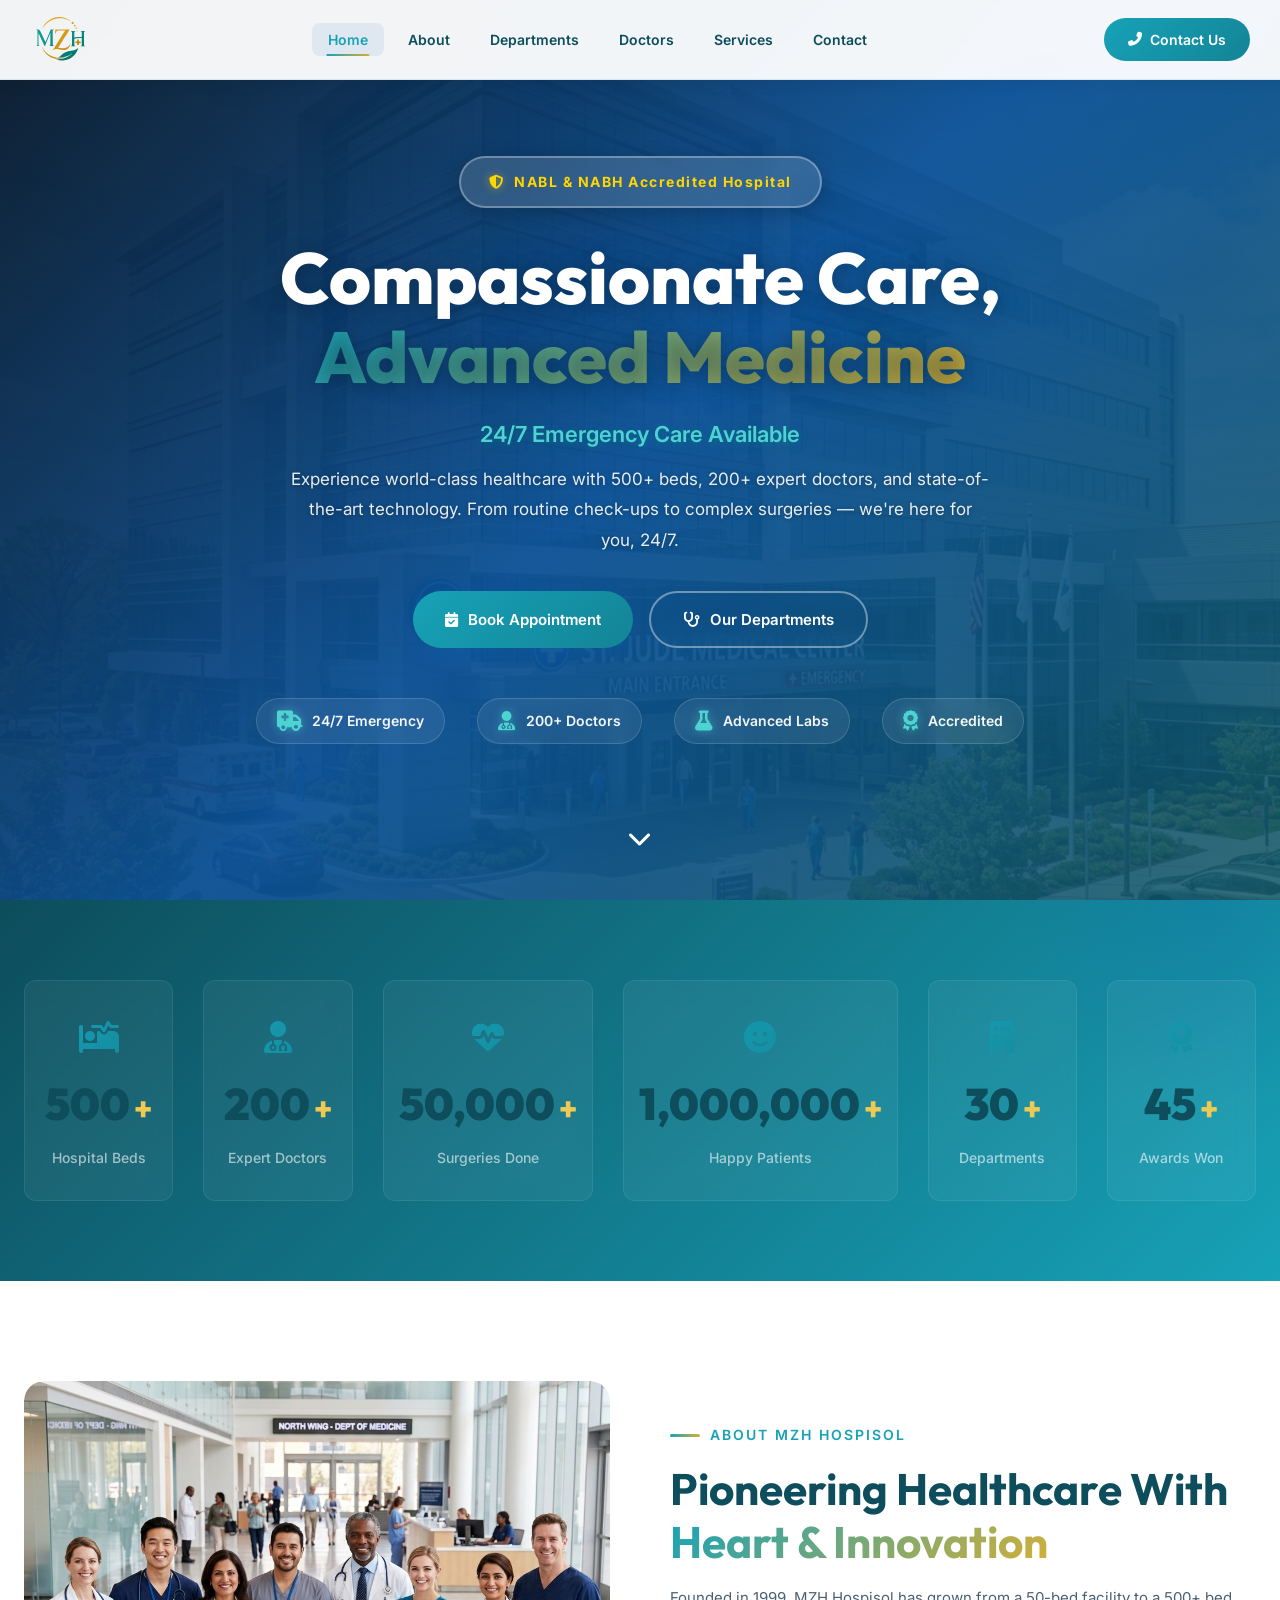
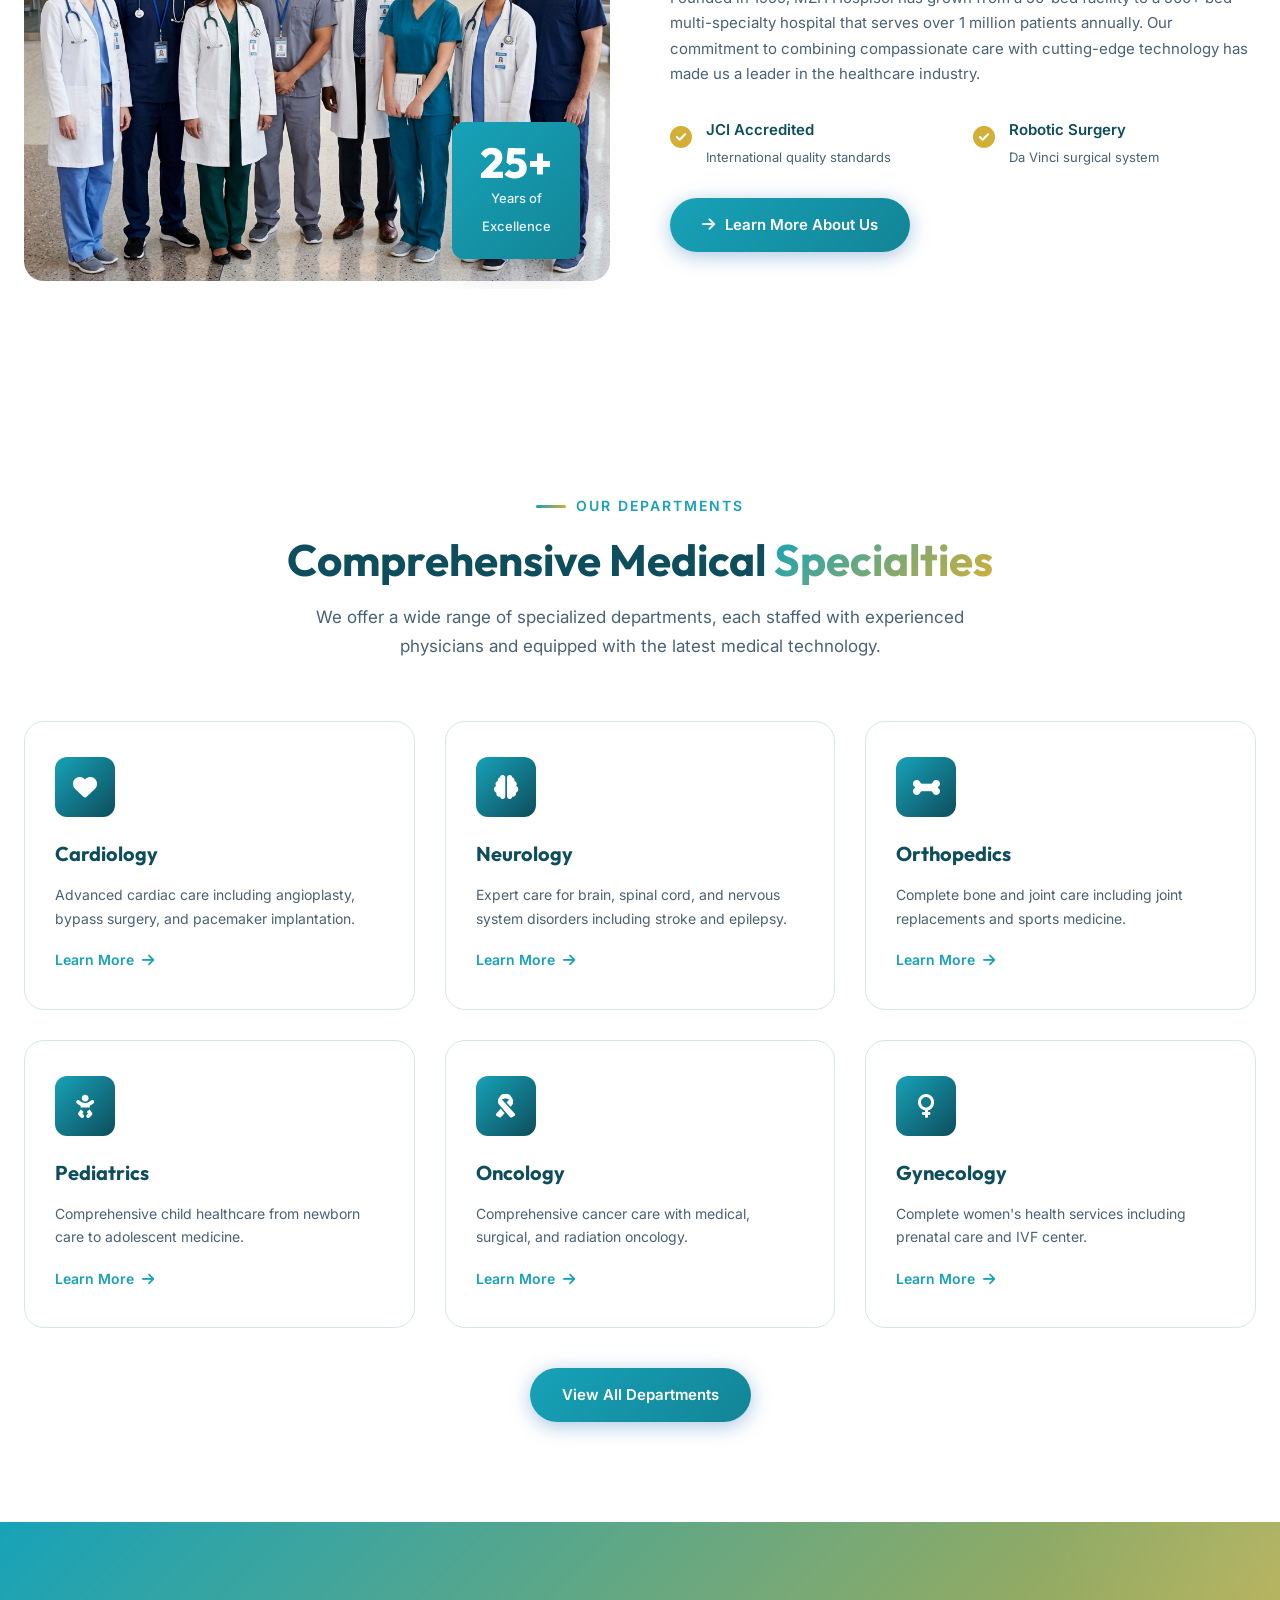
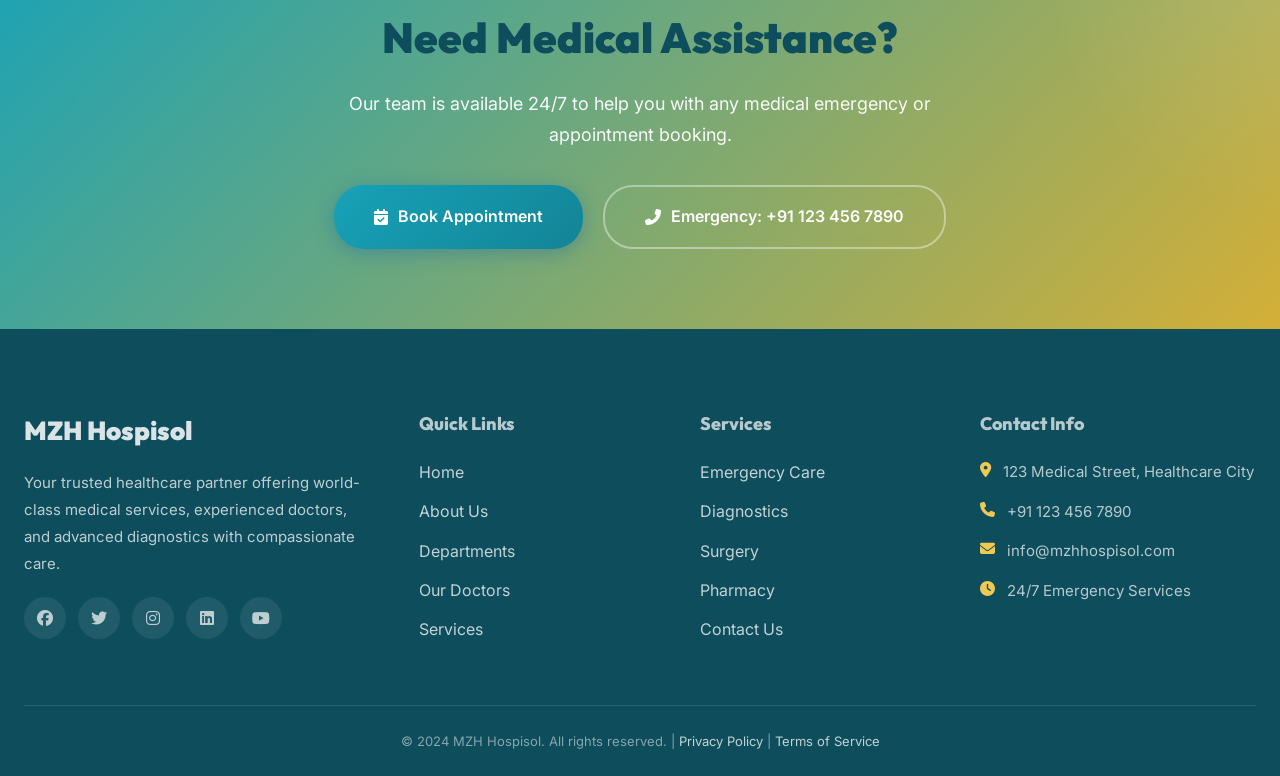
==== commit 2f7fdb60: "v.2.0" ====
--- a/index.html
+++ b/index.html
@@ -1,18 +1,24 @@
 <!DOCTYPE html>
 <html lang="en">
+
 <head>
     <meta charset="UTF-8">
     <meta name="viewport" content="width=device-width, initial-scale=1.0">
-    <meta name="description" content="MZH Hospisol - Your trusted healthcare partner offering world-class medical services, experienced doctors, advanced diagnostics, and 24/7 emergency care.">
-    <meta name="keywords" content="hospital, healthcare, doctors, diagnostics, emergency care, medical services, lab testing">
-    <meta name="author" content="MedZone Hospital">
+    <meta name="description"
+        content="MZH Hospisol - Your trusted healthcare partner offering world-class medical services, experienced doctors, advanced diagnostics, and 24/7 emergency care.">
+    <meta name="keywords"
+        content="hospital, healthcare, doctors, diagnostics, emergency care, medical services, lab testing">
     <title>MZH Hospisol | World-Class Healthcare & Medical Services</title>
     <link rel="preconnect" href="https://fonts.googleapis.com">
     <link rel="preconnect" href="https://fonts.gstatic.com" crossorigin>
-    <link href="https://fonts.googleapis.com/css2?family=Inter:wght@300;400;500;600;700&family=Outfit:wght@400;500;600;700;800&display=swap" rel="stylesheet">
+    <link
+        href="https://fonts.googleapis.com/css2?family=Inter:wght@300;400;500;600;700;800;900&family=Poppins:wght@400;500;600;700;800;900&display=swap"
+        rel="stylesheet">
     <link rel="stylesheet" href="https://cdnjs.cloudflare.com/ajax/libs/font-awesome/6.5.1/css/all.min.css">
+    <link rel="icon" href="logo.svg" type="image/svg+xml">
     <link rel="stylesheet" href="styles.css">
 </head>
+
 <body>
     <!-- Scroll Progress Bar -->
     <div class="scroll-progress" id="scrollProgress"></div>
@@ -20,21 +26,18 @@
     <!-- Navigation -->
     <nav class="navbar" id="navbar">
         <div class="nav-container">
-            <a href="#" class="nav-logo">
-                <i class="fas fa-heartbeat"></i>
-                <span>MZH <span class="logo-accent">Hospisol</span></span>
+            <a href="index.html" class="nav-logo">
+                <img src="logo.svg" alt="MZH Hospisol">
             </a>
             <ul class="nav-links" id="navLinks">
-                <li><a href="#home" class="nav-link active">Home</a></li>
-                <li><a href="#about" class="nav-link">About</a></li>
-                <li><a href="#departments" class="nav-link">Departments</a></li>
-                <li><a href="#doctors" class="nav-link">Doctors</a></li>
-                <li><a href="#services" class="nav-link">Services</a></li>
-                <li><a href="#facilities" class="nav-link">Facilities</a></li>
-                <li><a href="#testimonials" class="nav-link">Testimonials</a></li>
-                <li><a href="#contact" class="nav-link">Contact</a></li>
+                <li><a href="index.html" class="nav-link active">Home</a></li>
+                <li><a href="about.html" class="nav-link">About</a></li>
+                <li><a href="departments.html" class="nav-link">Departments</a></li>
+                <li><a href="doctors.html" class="nav-link">Doctors</a></li>
+                <li><a href="services.html" class="nav-link">Services</a></li>
+                <li><a href="contact.html" class="nav-link">Contact</a></li>
             </ul>
-            <a href="#contact" class="nav-cta">
+            <a href="contact.html" class="nav-cta">
                 <i class="fas fa-phone-alt"></i> Contact Us
             </a>
             <div class="hamburger" id="hamburger">
@@ -47,33 +50,30 @@
 
     <!-- Hero Section -->
     <section class="hero" id="home">
-        <canvas class="hero-particles" id="heroParticles"></canvas>
         <div class="hero-overlay"></div>
-        <img src="images/hospital-hero.png" alt="MedZone Hospital Building" class="hero-bg-img">
+        <img src="images/hospital-hero.png" alt="MZH Hospisol Building" class="hero-bg-img">
         <div class="hero-content">
-            <div class="hero-badge reveal">
-                <i class="fas fa-shield-alt"></i> NABL & NABH Accredited Hospisol
-            </div>
-            <h1 class="hero-title reveal">
+            <div class="hero-badge">
+                <i class="fas fa-shield-alt"></i> NABL & NABH Accredited Hospital
+            </div>
+            <h1 class="hero-title">
                 Compassionate Care,<br>
                 <span class="gradient-text">Advanced Medicine</span>
             </h1>
-            <p class="hero-subtitle reveal">
-                <span id="typingText"></span><span class="cursor">|</span>
+            <p class="hero-subtitle">24/7 Emergency Care Available</p>
+            <p class="hero-description">
+                Experience world-class healthcare with 500+ beds, 200+ expert doctors, and state-of-the-art technology.
+                From routine check-ups to complex surgeries — we're here for you, 24/7.
             </p>
-            <p class="hero-description reveal">
-                Experience world-class healthcare with 500+ beds, 200+ doctors, and state-of-the-art 
-                technology. From routine check-ups to complex surgeries — we're here for you, 24/7.
-            </p>
-            <div class="hero-buttons reveal">
-                <a href="#contact" class="btn btn-primary btn-pulse">
-                    <i class="fas fa-phone-alt"></i> Contact Us
+            <div class="hero-buttons">
+                <a href="contact.html" class="btn btn-primary">
+                    <i class="fas fa-calendar-check"></i> Book Appointment
                 </a>
-                <a href="#departments" class="btn btn-outline">
+                <a href="departments.html" class="btn btn-outline">
                     <i class="fas fa-stethoscope"></i> Our Departments
                 </a>
             </div>
-            <div class="hero-features reveal">
+            <div class="hero-features">
                 <div class="hero-feature">
                     <i class="fas fa-ambulance"></i>
                     <span>24/7 Emergency</span>
@@ -93,36 +93,87 @@
             </div>
         </div>
         <div class="hero-scroll">
-            <a href="#about"><i class="fas fa-chevron-down"></i></a>
-        </div>
-    </section>
-
-    <!-- About Section -->
-    <section class="section about" id="about">
+            <a href="#stats"><i class="fas fa-chevron-down"></i></a>
+        </div>
+    </section>
+
+    <!-- Stats Section -->
+    <section class="stats-section" id="stats">
+        <div class="container">
+            <div class="stats-grid">
+                <div class="stat-card">
+                    <div class="stat-icon"><i class="fas fa-procedures"></i></div>
+                    <div class="stat-display">
+                        <span class="stat-number">500</span>
+                        <span class="stat-suffix">+</span>
+                    </div>
+                    <div class="stat-label">Hospital Beds</div>
+                </div>
+                <div class="stat-card">
+                    <div class="stat-icon"><i class="fas fa-user-md"></i></div>
+                    <div class="stat-display">
+                        <span class="stat-number">200</span>
+                        <span class="stat-suffix">+</span>
+                    </div>
+                    <div class="stat-label">Expert Doctors</div>
+                </div>
+                <div class="stat-card">
+                    <div class="stat-icon"><i class="fas fa-heartbeat"></i></div>
+                    <div class="stat-display">
+                        <span class="stat-number">50,000</span>
+                        <span class="stat-suffix">+</span>
+                    </div>
+                    <div class="stat-label">Surgeries Done</div>
+                </div>
+                <div class="stat-card">
+                    <div class="stat-icon"><i class="fas fa-smile"></i></div>
+                    <div class="stat-display">
+                        <span class="stat-number">1,000,000</span>
+                        <span class="stat-suffix">+</span>
+                    </div>
+                    <div class="stat-label">Happy Patients</div>
+                </div>
+                <div class="stat-card">
+                    <div class="stat-icon"><i class="fas fa-building"></i></div>
+                    <div class="stat-display">
+                        <span class="stat-number">30</span>
+                        <span class="stat-suffix">+</span>
+                    </div>
+                    <div class="stat-label">Departments</div>
+                </div>
+                <div class="stat-card">
+                    <div class="stat-icon"><i class="fas fa-award"></i></div>
+                    <div class="stat-display">
+                        <span class="stat-number">45</span>
+                        <span class="stat-suffix">+</span>
+                    </div>
+                    <div class="stat-label">Awards Won</div>
+                </div>
+            </div>
+        </div>
+    </section>
+
+    <!-- Quick About Section -->
+    <section class="section about-preview">
         <div class="container">
             <div class="about-grid">
-                <div class="about-image reveal-left">
-                    <img src="images/medical-team.png" alt="MedZone Hospital Medical Team">
+                <div class="about-image">
+                    <img src="images/medical-team.png" alt="MZH Hospisol Medical Team">
                     <div class="about-experience-badge">
                         <span class="experience-number">25+</span>
                         <span class="experience-text">Years of<br>Excellence</span>
                     </div>
                 </div>
-                <div class="about-content reveal-right">
+                <div class="about-content">
                     <div class="section-label">
                         <span></span> About MZH Hospisol
                     </div>
-                    <h2 class="section-title">Pioneering Healthcare<br>With <span class="gradient-text">Heart & Innovation</span></h2>
+                    <h2 class="section-title">Pioneering Healthcare With <span class="gradient-text">Heart &
+                            Innovation</span></h2>
                     <p class="about-text">
-                        Founded in 1999, MZH Hospisol has grown from a 50-bed facility to a 500+ bed 
-                        multi-specialty hospital that serves over 1 million patients annually. Our commitment 
-                        to combining compassionate care with cutting-edge technology has made us a leader in 
-                        the healthcare industry.
-                    </p>
-                    <p class="about-text">
-                        We bring together the finest medical minds, the latest technology, and a patient-first 
-                        approach to deliver healthcare that truly makes a difference. Our hospital is equipped 
-                        with advanced robotic surgery systems, AI-powered diagnostics, and digital health records.
+                        Founded in 1999, MZH Hospisol has grown from a 50-bed facility to a 500+ bed multi-specialty
+                        hospital that serves over 1 million patients annually. Our commitment to combining compassionate
+                        care with cutting-edge technology has made us a leader in the healthcare industry.
                     </p>
                     <div class="about-highlights">
                         <div class="about-highlight">
@@ -139,681 +190,83 @@
                                 <p>Da Vinci surgical system</p>
                             </div>
                         </div>
-                        <div class="about-highlight">
-                            <div class="highlight-icon"><i class="fas fa-check-circle"></i></div>
-                            <div>
-                                <h4>Research Center</h4>
-                                <p>Active clinical research programs</p>
-                            </div>
-                        </div>
-                        <div class="about-highlight">
-                            <div class="highlight-icon"><i class="fas fa-check-circle"></i></div>
-                            <div>
-                                <h4>Patient-First Care</h4>
-                                <p>Personalized treatment plans</p>
-                            </div>
-                        </div>
-                    </div>
-                    <a href="#departments" class="btn btn-primary">
-                        <i class="fas fa-arrow-right"></i> Explore Our Departments
+                    </div>
+                    <a href="about.html" class="btn btn-primary">
+                        <i class="fas fa-arrow-right"></i> Learn More About Us
                     </a>
                 </div>
             </div>
         </div>
     </section>
 
-    <!-- Stats Section -->
-    <section class="stats-section" id="stats">
-        <div class="container">
-            <div class="stats-grid">
-                <div class="stat-card reveal-scale">
-                    <div class="stat-icon"><i class="fas fa-procedures"></i></div>
-                    <div class="stat-number" data-target="500">0</div>
-                    <div class="stat-suffix">+</div>
-                    <div class="stat-label">Hospital Beds</div>
-                </div>
-                <div class="stat-card reveal-scale">
-                    <div class="stat-icon"><i class="fas fa-user-md"></i></div>
-                    <div class="stat-number" data-target="200">0</div>
-                    <div class="stat-suffix">+</div>
-                    <div class="stat-label">Expert Doctors</div>
-                </div>
-                <div class="stat-card reveal-scale">
-                    <div class="stat-icon"><i class="fas fa-heartbeat"></i></div>
-                    <div class="stat-number" data-target="50000">0</div>
-                    <div class="stat-suffix">+</div>
-                    <div class="stat-label">Surgeries Done</div>
-                </div>
-                <div class="stat-card reveal-scale">
-                    <div class="stat-icon"><i class="fas fa-smile"></i></div>
-                    <div class="stat-number" data-target="1000000">0</div>
-                    <div class="stat-suffix">+</div>
-                    <div class="stat-label">Happy Patients</div>
-                </div>
-                <div class="stat-card reveal-scale">
-                    <div class="stat-icon"><i class="fas fa-building"></i></div>
-                    <div class="stat-number" data-target="30">0</div>
-                    <div class="stat-suffix">+</div>
-                    <div class="stat-label">Departments</div>
-                </div>
-                <div class="stat-card reveal-scale">
-                    <div class="stat-icon"><i class="fas fa-award"></i></div>
-                    <div class="stat-number" data-target="45">0</div>
-                    <div class="stat-suffix">+</div>
-                    <div class="stat-label">Awards Won</div>
-                </div>
-            </div>
-        </div>
-    </section>
-
-    <!-- Departments Section -->
-    <section class="section departments" id="departments">
-        <div class="container">
-            <div class="section-header reveal">
+    <!-- Featured Departments -->
+    <section class="section departments-preview">
+        <div class="container">
+            <div class="section-header">
                 <div class="section-label"><span></span> Our Departments</div>
                 <h2 class="section-title">Comprehensive Medical <span class="gradient-text">Specialties</span></h2>
-                <p class="section-subtitle">We offer a wide range of specialized departments, each staffed with experienced physicians and equipped with the latest medical technology.</p>
+                <p class="section-subtitle">We offer a wide range of specialized departments, each staffed with
+                    experienced physicians and equipped with the latest medical technology.</p>
             </div>
             <div class="departments-grid">
-                <div class="dept-card reveal" data-dept="cardiology">
-                    <div class="dept-icon" style="background: linear-gradient(135deg, #ff6b6b, #ee5a24);">
-                        <i class="fas fa-heart"></i>
-                    </div>
+                <div class="dept-card">
+                    <div class="dept-icon"><i class="fas fa-heart"></i></div>
                     <h3>Cardiology</h3>
-                    <p>Advanced cardiac care including angioplasty, bypass surgery, pacemaker implantation, and cardiac rehabilitation programs.</p>
-                    <ul class="dept-features">
-                        <li><i class="fas fa-check"></i> Cardiac Catheterization Lab</li>
-                        <li><i class="fas fa-check"></i> Echocardiography</li>
-                        <li><i class="fas fa-check"></i> Heart Failure Clinic</li>
-                    </ul>
-                    <a href="#contact" class="dept-link">Learn More <i class="fas fa-arrow-right"></i></a>
-                </div>
-                <div class="dept-card reveal" data-dept="neurology">
-                    <div class="dept-icon" style="background: linear-gradient(135deg, #a29bfe, #6c5ce7);">
-                        <i class="fas fa-brain"></i>
-                    </div>
+                    <p>Advanced cardiac care including angioplasty, bypass surgery, and pacemaker implantation.</p>
+                    <a href="departments.html" class="dept-link">Learn More <i class="fas fa-arrow-right"></i></a>
+                </div>
+                <div class="dept-card">
+                    <div class="dept-icon"><i class="fas fa-brain"></i></div>
                     <h3>Neurology</h3>
-                    <p>Expert care for brain, spinal cord, and nervous system disorders including stroke, epilepsy, and neurodegenerative diseases.</p>
-                    <ul class="dept-features">
-                        <li><i class="fas fa-check"></i> Stroke Unit</li>
-                        <li><i class="fas fa-check"></i> Epilepsy Monitoring</li>
-                        <li><i class="fas fa-check"></i> Neuro Rehabilitation</li>
-                    </ul>
-                    <a href="#contact" class="dept-link">Learn More <i class="fas fa-arrow-right"></i></a>
-                </div>
-                <div class="dept-card reveal" data-dept="orthopedics">
-                    <div class="dept-icon" style="background: linear-gradient(135deg, #55efc4, #00b894);">
-                        <i class="fas fa-bone"></i>
-                    </div>
+                    <p>Expert care for brain, spinal cord, and nervous system disorders including stroke and epilepsy.
+                    </p>
+                    <a href="departments.html" class="dept-link">Learn More <i class="fas fa-arrow-right"></i></a>
+                </div>
+                <div class="dept-card">
+                    <div class="dept-icon"><i class="fas fa-bone"></i></div>
                     <h3>Orthopedics</h3>
-                    <p>Complete bone and joint care including joint replacements, sports medicine, spine surgery, and trauma management.</p>
-                    <ul class="dept-features">
-                        <li><i class="fas fa-check"></i> Joint Replacement</li>
-                        <li><i class="fas fa-check"></i> Sports Medicine</li>
-                        <li><i class="fas fa-check"></i> Spine Surgery</li>
-                    </ul>
-                    <a href="#contact" class="dept-link">Learn More <i class="fas fa-arrow-right"></i></a>
-                </div>
-                <div class="dept-card reveal" data-dept="pediatrics">
-                    <div class="dept-icon" style="background: linear-gradient(135deg, #fdcb6e, #e17055);">
-                        <i class="fas fa-baby"></i>
-                    </div>
+                    <p>Complete bone and joint care including joint replacements and sports medicine.</p>
+                    <a href="departments.html" class="dept-link">Learn More <i class="fas fa-arrow-right"></i></a>
+                </div>
+                <div class="dept-card">
+                    <div class="dept-icon"><i class="fas fa-baby"></i></div>
                     <h3>Pediatrics</h3>
-                    <p>Comprehensive child healthcare from newborn care to adolescent medicine, including pediatric surgery and NICU facilities.</p>
-                    <ul class="dept-features">
-                        <li><i class="fas fa-check"></i> Neonatal ICU (NICU)</li>
-                        <li><i class="fas fa-check"></i> Pediatric Surgery</li>
-                        <li><i class="fas fa-check"></i> Vaccination Center</li>
-                    </ul>
-                    <a href="#contact" class="dept-link">Learn More <i class="fas fa-arrow-right"></i></a>
-                </div>
-                <div class="dept-card reveal">
-                    <div class="dept-icon" style="background: linear-gradient(135deg, #74b9ff, #0984e3);">
-                        <i class="fas fa-lungs"></i>
-                    </div>
-                    <h3>Pulmonology</h3>
-                    <p>Respiratory care for asthma, COPD, pneumonia, lung cancer, and sleep disorders with advanced pulmonary function testing.</p>
-                    <ul class="dept-features">
-                        <li><i class="fas fa-check"></i> Pulmonary Function Lab</li>
-                        <li><i class="fas fa-check"></i> Sleep Study Center</li>
-                        <li><i class="fas fa-check"></i> Bronchoscopy Suite</li>
-                    </ul>
-                    <a href="#contact" class="dept-link">Learn More <i class="fas fa-arrow-right"></i></a>
-                </div>
-                <div class="dept-card reveal">
-                    <div class="dept-icon" style="background: linear-gradient(135deg, #fd79a8, #e84393);">
-                        <i class="fas fa-venus"></i>
-                    </div>
-                    <h3>Gynecology & Obstetrics</h3>
-                    <p>Complete women's health services including prenatal care, high-risk pregnancy management, and minimally invasive gynecological surgery.</p>
-                    <ul class="dept-features">
-                        <li><i class="fas fa-check"></i> High-Risk Pregnancy</li>
-                        <li><i class="fas fa-check"></i> IVF Center</li>
-                        <li><i class="fas fa-check"></i> Laparoscopic Surgery</li>
-                    </ul>
-                    <a href="#contact" class="dept-link">Learn More <i class="fas fa-arrow-right"></i></a>
-                </div>
-                <div class="dept-card reveal">
-                    <div class="dept-icon" style="background: linear-gradient(135deg, #ffeaa7, #fdcb6e);">
-                        <i class="fas fa-eye"></i>
-                    </div>
-                    <h3>Ophthalmology</h3>
-                    <p>Advanced eye care including LASIK, cataract surgery, retina treatment, glaucoma management, and pediatric ophthalmology.</p>
-                    <ul class="dept-features">
-                        <li><i class="fas fa-check"></i> LASIK Surgery</li>
-                        <li><i class="fas fa-check"></i> Retina Clinic</li>
-                        <li><i class="fas fa-check"></i> Glaucoma Center</li>
-                    </ul>
-                    <a href="#contact" class="dept-link">Learn More <i class="fas fa-arrow-right"></i></a>
-                </div>
-                <div class="dept-card reveal">
-                    <div class="dept-icon" style="background: linear-gradient(135deg, #00cec9, #00b894);">
-                        <i class="fas fa-kidneys"></i>
-                    </div>
-                    <h3>Nephrology & Urology</h3>
-                    <p>Complete kidney care including dialysis, kidney transplant, stone management, and urological surgeries.</p>
-                    <ul class="dept-features">
-                        <li><i class="fas fa-check"></i> Dialysis Center</li>
-                        <li><i class="fas fa-check"></i> Kidney Transplant</li>
-                        <li><i class="fas fa-check"></i> Lithotripsy</li>
-                    </ul>
-                    <a href="#contact" class="dept-link">Learn More <i class="fas fa-arrow-right"></i></a>
-                </div>
-                <div class="dept-card reveal">
-                    <div class="dept-icon" style="background: linear-gradient(135deg, #636e72, #2d3436);">
-                        <i class="fas fa-ribbon"></i>
-                    </div>
+                    <p>Comprehensive child healthcare from newborn care to adolescent medicine.</p>
+                    <a href="departments.html" class="dept-link">Learn More <i class="fas fa-arrow-right"></i></a>
+                </div>
+                <div class="dept-card">
+                    <div class="dept-icon"><i class="fas fa-ribbon"></i></div>
                     <h3>Oncology</h3>
-                    <p>Comprehensive cancer care with medical, surgical, and radiation oncology. Advanced chemotherapy and immunotherapy treatments.</p>
-                    <ul class="dept-features">
-                        <li><i class="fas fa-check"></i> Chemotherapy Unit</li>
-                        <li><i class="fas fa-check"></i> Radiation Therapy</li>
-                        <li><i class="fas fa-check"></i> Tumor Board</li>
-                    </ul>
-                    <a href="#contact" class="dept-link">Learn More <i class="fas fa-arrow-right"></i></a>
-                </div>
-            </div>
-        </div>
-    </section>
-
-    <!-- Doctors Section -->
-    <section class="section doctors" id="doctors">
-        <div class="container">
-            <div class="section-header reveal">
-                <div class="section-label"><span></span> Our Doctors</div>
-                <h2 class="section-title">Meet Our <span class="gradient-text">Expert Physicians</span></h2>
-                <p class="section-subtitle">Our team of highly qualified and experienced doctors are dedicated to providing exceptional patient care across all specialties.</p>
-            </div>
-            <div class="doctor-filters reveal">
-                <button class="filter-btn active" data-filter="all">All Doctors</button>
-                <button class="filter-btn" data-filter="cardiology">Cardiology</button>
-                <button class="filter-btn" data-filter="neurology">Neurology</button>
-                <button class="filter-btn" data-filter="orthopedics">Orthopedics</button>
-                <button class="filter-btn" data-filter="pediatrics">Pediatrics</button>
-            </div>
-            <div class="doctors-grid">
-                <div class="doctor-card reveal" data-department="cardiology">
-                    <div class="doctor-image">
-                        <div class="doctor-placeholder"><i class="fas fa-user-md"></i></div>
-                        <div class="doctor-overlay">
-                            <div class="doctor-socials">
-                                <a href="#"><i class="fab fa-linkedin"></i></a>
-                                <a href="#"><i class="fas fa-envelope"></i></a>
-                                <a href="#contact"><i class="fas fa-envelope"></i></a>
-                            </div>
-                        </div>
-                    </div>
-                    <div class="doctor-info">
-                        <h3>Dr. Rajesh Sharma</h3>
-                        <p class="doctor-specialty">Senior Cardiologist</p>
-                        <div class="doctor-details">
-                            <span><i class="fas fa-clock"></i> 20+ Years Exp.</span>
-                            <span><i class="fas fa-graduation-cap"></i> MD, DM (Cardio)</span>
-                        </div>
-                        <p class="doctor-desc">Specializes in interventional cardiology and complex angioplasties. Former HOD at AIIMS Delhi.</p>
-                        <a href="#contact" class="btn btn-sm">Contact Doctor</a>
-                    </div>
-                </div>
-                <div class="doctor-card reveal" data-department="neurology">
-                    <div class="doctor-image">
-                        <div class="doctor-placeholder" style="background: linear-gradient(135deg, #a29bfe, #6c5ce7);"><i class="fas fa-user-md"></i></div>
-                        <div class="doctor-overlay">
-                            <div class="doctor-socials">
-                                <a href="#"><i class="fab fa-linkedin"></i></a>
-                                <a href="#"><i class="fas fa-envelope"></i></a>
-                                <a href="#contact"><i class="fas fa-envelope"></i></a>
-                            </div>
-                        </div>
-                    </div>
-                    <div class="doctor-info">
-                        <h3>Dr. Priya Mehta</h3>
-                        <p class="doctor-specialty">Neurologist & Stroke Specialist</p>
-                        <div class="doctor-details">
-                            <span><i class="fas fa-clock"></i> 15+ Years Exp.</span>
-                            <span><i class="fas fa-graduation-cap"></i> MD, DM (Neuro)</span>
-                        </div>
-                        <p class="doctor-desc">Expert in stroke management and neurointerventional procedures. Published 50+ research papers.</p>
-                        <a href="#contact" class="btn btn-sm">Contact Doctor</a>
-                    </div>
-                </div>
-                <div class="doctor-card reveal" data-department="orthopedics">
-                    <div class="doctor-image">
-                        <div class="doctor-placeholder" style="background: linear-gradient(135deg, #55efc4, #00b894);"><i class="fas fa-user-md"></i></div>
-                        <div class="doctor-overlay">
-                            <div class="doctor-socials">
-                                <a href="#"><i class="fab fa-linkedin"></i></a>
-                                <a href="#"><i class="fas fa-envelope"></i></a>
-                                <a href="#contact"><i class="fas fa-envelope"></i></a>
-                            </div>
-                        </div>
-                    </div>
-                    <div class="doctor-info">
-                        <h3>Dr. Vikram Singh</h3>
-                        <p class="doctor-specialty">Orthopedic Surgeon</p>
-                        <div class="doctor-details">
-                            <span><i class="fas fa-clock"></i> 18+ Years Exp.</span>
-                            <span><i class="fas fa-graduation-cap"></i> MS (Ortho), MCh</span>
-                        </div>
-                        <p class="doctor-desc">Pioneer in robotic knee replacement surgery. Performed 5000+ joint replacements.</p>
-                        <a href="#contact" class="btn btn-sm">Contact Doctor</a>
-                    </div>
-                </div>
-                <div class="doctor-card reveal" data-department="pediatrics">
-                    <div class="doctor-image">
-                        <div class="doctor-placeholder" style="background: linear-gradient(135deg, #fdcb6e, #e17055);"><i class="fas fa-user-md"></i></div>
-                        <div class="doctor-overlay">
-                            <div class="doctor-socials">
-                                <a href="#"><i class="fab fa-linkedin"></i></a>
-                                <a href="#"><i class="fas fa-envelope"></i></a>
-                                <a href="#contact"><i class="fas fa-envelope"></i></a>
-                            </div>
-                        </div>
-                    </div>
-                    <div class="doctor-info">
-                        <h3>Dr. Anita Desai</h3>
-                        <p class="doctor-specialty">Pediatrician & Neonatologist</p>
-                        <div class="doctor-details">
-                            <span><i class="fas fa-clock"></i> 12+ Years Exp.</span>
-                            <span><i class="fas fa-graduation-cap"></i> MD (Peds), DNB</span>
-                        </div>
-                        <p class="doctor-desc">Specialized in neonatal intensive care and pediatric infectious diseases. Compassionate child healthcare.</p>
-                        <a href="#contact" class="btn btn-sm">Contact Doctor</a>
-                    </div>
-                </div>
-                <div class="doctor-card reveal" data-department="cardiology">
-                    <div class="doctor-image">
-                        <div class="doctor-placeholder" style="background: linear-gradient(135deg, #ff6b6b, #ee5a24);"><i class="fas fa-user-md"></i></div>
-                        <div class="doctor-overlay">
-                            <div class="doctor-socials">
-                                <a href="#"><i class="fab fa-linkedin"></i></a>
-                                <a href="#"><i class="fas fa-envelope"></i></a>
-                                <a href="#contact"><i class="fas fa-envelope"></i></a>
-                            </div>
-                        </div>
-                    </div>
-                    <div class="doctor-info">
-                        <h3>Dr. Suresh Kumar</h3>
-                        <p class="doctor-specialty">Cardiac Surgeon</p>
-                        <div class="doctor-details">
-                            <span><i class="fas fa-clock"></i> 25+ Years Exp.</span>
-                            <span><i class="fas fa-graduation-cap"></i> MS, MCh (CVTS)</span>
-                        </div>
-                        <p class="doctor-desc">Renowned for minimally invasive cardiac surgery. Successfully performed 3000+ open heart surgeries.</p>
-                        <a href="#contact" class="btn btn-sm">Contact Doctor</a>
-                    </div>
-                </div>
-                <div class="doctor-card reveal" data-department="neurology">
-                    <div class="doctor-image">
-                        <div class="doctor-placeholder" style="background: linear-gradient(135deg, #a29bfe, #6c5ce7);"><i class="fas fa-user-md"></i></div>
-                        <div class="doctor-overlay">
-                            <div class="doctor-socials">
-                                <a href="#"><i class="fab fa-linkedin"></i></a>
-                                <a href="#"><i class="fas fa-envelope"></i></a>
-                                <a href="#contact"><i class="fas fa-envelope"></i></a>
-                            </div>
-                        </div>
-                    </div>
-                    <div class="doctor-info">
-                        <h3>Dr. Amit Patel</h3>
-                        <p class="doctor-specialty">Neurosurgeon</p>
-                        <div class="doctor-details">
-                            <span><i class="fas fa-clock"></i> 22+ Years Exp.</span>
-                            <span><i class="fas fa-graduation-cap"></i> MS, MCh (Neuro)</span>
-                        </div>
-                        <p class="doctor-desc">Expertise in brain tumor surgery, spine surgery, and minimally invasive neurosurgical techniques.</p>
-                        <a href="#contact" class="btn btn-sm">Contact Doctor</a>
-                    </div>
-                </div>
-            </div>
-        </div>
-    </section>
-
-    <!-- Services & Testing Section -->
-    <section class="section services" id="services">
-        <div class="container">
-            <div class="section-header reveal">
-                <div class="section-label"><span></span> Our Services</div>
-                <h2 class="section-title">Diagnostic & <span class="gradient-text">Testing Services</span></h2>
-                <p class="section-subtitle">State-of-the-art diagnostic facilities with NABL accredited laboratories ensuring accurate and timely results for all your medical tests.</p>
-            </div>
-            <div class="services-grid">
-                <div class="service-card reveal">
-                    <div class="service-icon"><i class="fas fa-vial"></i></div>
-                    <h3>Blood Tests</h3>
-                    <p>Complete blood count, blood chemistry, hormone panels, thyroid function, liver function, kidney function, and lipid profiles.</p>
-                    <ul class="service-tests">
-                        <li>CBC (Complete Blood Count)</li>
-                        <li>HbA1c & Glucose Tests</li>
-                        <li>Thyroid Panel (T3, T4, TSH)</li>
-                        <li>Liver Function Test (LFT)</li>
-                        <li>Kidney Function Test (KFT)</li>
-                        <li>Lipid Profile</li>
-                        <li>Vitamin D, B12, Iron Studies</li>
-                    </ul>
-                    <div class="service-price">Starting from <span>₹299</span></div>
-                </div>
-                <div class="service-card featured reveal">
-                    <div class="featured-badge">Most Popular</div>
-                    <div class="service-icon"><i class="fas fa-x-ray"></i></div>
-                    <h3>Imaging & Radiology</h3>
-                    <p>Advanced imaging technology for precise diagnostics including 3T MRI, 128-slice CT, digital X-ray, and high-resolution ultrasound.</p>
-                    <ul class="service-tests">
-                        <li>3T MRI Scan</li>
-                        <li>128-Slice CT Scan</li>
-                        <li>Digital X-Ray</li>
-                        <li>4D Ultrasound</li>
-                        <li>Mammography</li>
-                        <li>DEXA Scan (Bone Density)</li>
-                        <li>PET-CT Scan</li>
-                    </ul>
-                    <div class="service-price">Starting from <span>₹999</span></div>
-                </div>
-                <div class="service-card reveal">
-                    <div class="service-icon"><i class="fas fa-heartbeat"></i></div>
-                    <h3>Cardiac Diagnostics</h3>
-                    <p>Comprehensive heart health evaluation with advanced cardiac testing and monitoring services.</p>
-                    <ul class="service-tests">
-                        <li>ECG (Electrocardiogram)</li>
-                        <li>2D Echocardiography</li>
-                        <li>Treadmill Test (TMT)</li>
-                        <li>Holter Monitoring (24hr)</li>
-                        <li>Cardiac CT Angiography</li>
-                        <li>Stress Echo</li>
-                        <li>Ambulatory BP Monitoring</li>
-                    </ul>
-                    <div class="service-price">Starting from <span>₹499</span></div>
-                </div>
-                <div class="service-card reveal">
-                    <div class="service-icon"><i class="fas fa-microscope"></i></div>
-                    <h3>Pathology & Histopathology</h3>
-                    <p>Advanced pathological analysis including biopsy, cytology, and molecular diagnostics for precise disease identification.</p>
-                    <ul class="service-tests">
-                        <li>Biopsy Analysis</li>
-                        <li>Pap Smear</li>
-                        <li>FNAC (Fine Needle Aspiration)</li>
-                        <li>Frozen Section</li>
-                        <li>Immunohistochemistry</li>
-                        <li>Tumor Markers</li>
-                        <li>Genetic Testing</li>
-                    </ul>
-                    <div class="service-price">Starting from <span>₹799</span></div>
-                </div>
-                <div class="service-card reveal">
-                    <div class="service-icon"><i class="fas fa-dna"></i></div>
-                    <h3>Molecular & Genetic Tests</h3>
-                    <p>Cutting-edge molecular diagnostics including PCR, gene sequencing, and pharmacogenomics for personalized medicine.</p>
-                    <ul class="service-tests">
-                        <li>PCR Testing</li>
-                        <li>Gene Sequencing (NGS)</li>
-                        <li>Prenatal Genetic Testing</li>
-                        <li>Cancer Gene Panels</li>
-                        <li>Pharmacogenomics</li>
-                        <li>Carrier Screening</li>
-                        <li>Whole Exome Sequencing</li>
-                    </ul>
-                    <div class="service-price">Starting from <span>₹2,499</span></div>
-                </div>
-                <div class="service-card reveal">
-                    <div class="service-icon"><i class="fas fa-clipboard-list"></i></div>
-                    <h3>Health Checkup Packages</h3>
-                    <p>Comprehensive health screening packages designed for preventive healthcare and early detection of diseases.</p>
-                    <ul class="service-tests">
-                        <li>Basic Health Checkup (40+ tests)</li>
-                        <li>Executive Health Checkup (70+ tests)</li>
-                        <li>Master Health Checkup (100+ tests)</li>
-                        <li>Women's Health Package</li>
-                        <li>Cardiac Risk Assessment</li>
-                        <li>Diabetes Screening Package</li>
-                        <li>Senior Citizen Package</li>
-                    </ul>
-                    <div class="service-price">Starting from <span>₹1,499</span></div>
-                </div>
-            </div>
-        </div>
-    </section>
-
-    <!-- Facilities Section -->
-    <section class="section facilities" id="facilities">
-        <div class="container">
-            <div class="section-header reveal">
-                <div class="section-label"><span></span> Our Facilities</div>
-                <h2 class="section-title">World-Class <span class="gradient-text">Infrastructure</span></h2>
-                <p class="section-subtitle">Our hospital is equipped with state-of-the-art infrastructure and the latest medical technology to ensure the best possible patient outcomes.</p>
-            </div>
-            <div class="facilities-grid">
-                <div class="facility-card reveal" data-lightbox="images/emergency-care.png">
-                    <img src="images/emergency-care.png" alt="24/7 Emergency Department" loading="lazy">
-                    <div class="facility-overlay">
-                        <h3>24/7 Emergency & Trauma</h3>
-                        <p>Level 1 trauma center with 30-bed emergency department, helipad, and dedicated trauma surgery team.</p>
-                        <i class="fas fa-search-plus"></i>
-                    </div>
-                </div>
-                <div class="facility-card reveal" data-lightbox="images/lab-testing.png">
-                    <img src="images/lab-testing.png" alt="Advanced Diagnostic Laboratory" loading="lazy">
-                    <div class="facility-overlay">
-                        <h3>NABL Accredited Lab</h3>
-                        <p>Fully automated laboratory with 500+ test capabilities, providing accurate results within 2-4 hours.</p>
-                        <i class="fas fa-search-plus"></i>
-                    </div>
-                </div>
-                <div class="facility-card facility-card-tall reveal">
-                    <div class="facility-content-card">
-                        <div class="facility-content-icon"><i class="fas fa-procedures"></i></div>
-                        <h3>Modular Operation Theatres</h3>
-                        <p>12 state-of-the-art modular OTs with HEPA filtration, laminar airflow, and integrated surgical systems including the Da Vinci robotic surgery platform.</p>
-                        <ul>
-                            <li><i class="fas fa-check-circle"></i> Robotic Surgery Suite</li>
-                            <li><i class="fas fa-check-circle"></i> Hybrid Cath Lab</li>
-                            <li><i class="fas fa-check-circle"></i> Neuro-Navigation System</li>
-                        </ul>
-                    </div>
-                </div>
-                <div class="facility-card reveal">
-                    <div class="facility-content-card" style="background: linear-gradient(135deg, #0a2463, #3e92cc);">
-                        <div class="facility-content-icon"><i class="fas fa-pills"></i></div>
-                        <h3>24/7 Pharmacy</h3>
-                        <p>In-house pharmacy with 10,000+ medicines in stock, operated by qualified pharmacists round the clock.</p>
-                    </div>
-                </div>
-                <div class="facility-card reveal">
-                    <div class="facility-content-card" style="background: linear-gradient(135deg, #2ec4b6, #009688);">
-                        <div class="facility-content-icon"><i class="fas fa-ambulance"></i></div>
-                        <h3>Ambulance Fleet</h3>
-                        <p>Fleet of 15 advanced life support (ALS) ambulances with GPS tracking and paramedic teams, ensuring rapid response.</p>
-                    </div>
-                </div>
-                <div class="facility-card reveal">
-                    <div class="facility-content-card" style="background: linear-gradient(135deg, #ff6b35, #e55d30);">
-                        <div class="facility-content-icon"><i class="fas fa-utensils"></i></div>
-                        <h3>Dietary Services</h3>
-                        <p>Nutritionist-planned meals for patients with specialized dietary requirements. Cafeteria for visitors and staff.</p>
-                    </div>
-                </div>
-            </div>
-            <div class="more-facilities reveal">
-                <h3>Additional Facilities</h3>
-                <div class="facilities-list">
-                    <div class="facility-item">
-                        <i class="fas fa-wifi"></i>
-                        <span>Free Wi-Fi</span>
-                    </div>
-                    <div class="facility-item">
-                        <i class="fas fa-parking"></i>
-                        <span>Valet Parking</span>
-                    </div>
-                    <div class="facility-item">
-                        <i class="fas fa-wheelchair"></i>
-                        <span>Wheelchair Access</span>
-                    </div>
-                    <div class="facility-item">
-                        <i class="fas fa-pray"></i>
-                        <span>Prayer Room</span>
-                    </div>
-                    <div class="facility-item">
-                        <i class="fas fa-credit-card"></i>
-                        <span>Insurance Desk</span>
-                    </div>
-                    <div class="facility-item">
-                        <i class="fas fa-globe"></i>
-                        <span>International Patient Services</span>
-                    </div>
-                    <div class="facility-item">
-                        <i class="fas fa-tint"></i>
-                        <span>Blood Bank</span>
-                    </div>
-                    <div class="facility-item">
-                        <i class="fas fa-baby-carriage"></i>
-                        <span>Birthing Suites</span>
-                    </div>
-                </div>
-            </div>
-        </div>
-    </section>
-
-    <!-- Testimonials Section -->
-    <section class="section testimonials" id="testimonials">
-        <div class="container">
-            <div class="section-header reveal">
-                <div class="section-label"><span></span> Testimonials</div>
-                <h2 class="section-title">What Our <span class="gradient-text">Patients Say</span></h2>
-                <p class="section-subtitle">Hear from the thousands of patients who trust MZH Hospisol for their healthcare needs.</p>
-            </div>
-            <div class="testimonial-slider reveal">
-                <div class="testimonial-track" id="testimonialTrack">
-                    <div class="testimonial-slide active">
-                        <div class="testimonial-card">
-                            <div class="testimonial-quote"><i class="fas fa-quote-left"></i></div>
-                            <p class="testimonial-text">The cardiac team at MZH Hospisol saved my life. Dr. Rajesh Sharma performed an emergency angioplasty and the care I received was world-class. The nursing staff was incredibly supportive throughout my recovery. I can't thank them enough!</p>
-                            <div class="testimonial-author">
-                                <div class="testimonial-avatar"><i class="fas fa-user"></i></div>
-                                <div>
-                                    <h4>Ramesh Gupta</h4>
-                                    <p>Cardiac Patient</p>
-                                    <div class="testimonial-rating">
-                                        <i class="fas fa-star"></i><i class="fas fa-star"></i><i class="fas fa-star"></i><i class="fas fa-star"></i><i class="fas fa-star"></i>
-                                    </div>
-                                </div>
-                            </div>
-                        </div>
-                    </div>
-                    <div class="testimonial-slide">
-                        <div class="testimonial-card">
-                            <div class="testimonial-quote"><i class="fas fa-quote-left"></i></div>
-                            <p class="testimonial-text">I had my knee replacement surgery at MZH Hospisol and the experience was exceptional. Dr. Vikram Singh used the latest robotic technology. Within 3 weeks, I was walking again! The physiotherapy team was amazing.</p>
-                            <div class="testimonial-author">
-                                <div class="testimonial-avatar"><i class="fas fa-user"></i></div>
-                                <div>
-                                    <h4>Sunita Devi</h4>
-                                    <p>Orthopedic Patient</p>
-                                    <div class="testimonial-rating">
-                                        <i class="fas fa-star"></i><i class="fas fa-star"></i><i class="fas fa-star"></i><i class="fas fa-star"></i><i class="fas fa-star"></i>
-                                    </div>
-                                </div>
-                            </div>
-                        </div>
-                    </div>
-                    <div class="testimonial-slide">
-                        <div class="testimonial-card">
-                            <div class="testimonial-quote"><i class="fas fa-quote-left"></i></div>
-                            <p class="testimonial-text">The maternity care at MZH Hospisol was phenomenal. From prenatal checkups to delivery, every step was handled with utmost care. The NICU facility for my premature baby was world-class. Truly grateful to the entire OB-GYN team.</p>
-                            <div class="testimonial-author">
-                                <div class="testimonial-avatar"><i class="fas fa-user"></i></div>
-                                <div>
-                                    <h4>Meera Krishnan</h4>
-                                    <p>Maternity Patient</p>
-                                    <div class="testimonial-rating">
-                                        <i class="fas fa-star"></i><i class="fas fa-star"></i><i class="fas fa-star"></i><i class="fas fa-star"></i><i class="fas fa-star-half-alt"></i>
-                                    </div>
-                                </div>
-                            </div>
-                        </div>
-                    </div>
-                    <div class="testimonial-slide">
-                        <div class="testimonial-card">
-                            <div class="testimonial-quote"><i class="fas fa-quote-left"></i></div>
-                            <p class="testimonial-text">I got my complete health checkup done at MZH Hospisol. The process was seamless — from registration to sample collection to receiving reports online. The lab is NABL accredited and the reports were very detailed. Highly recommended!</p>
-                            <div class="testimonial-author">
-                                <div class="testimonial-avatar"><i class="fas fa-user"></i></div>
-                                <div>
-                                    <h4>Anil Kapoor</h4>
-                                    <p>Health Checkup</p>
-                                    <div class="testimonial-rating">
-                                        <i class="fas fa-star"></i><i class="fas fa-star"></i><i class="fas fa-star"></i><i class="fas fa-star"></i><i class="fas fa-star"></i>
-                                    </div>
-                                </div>
-                            </div>
-                        </div>
-                    </div>
-                </div>
-                <div class="testimonial-controls">
-                    <button class="testimonial-btn prev" id="prevBtn"><i class="fas fa-chevron-left"></i></button>
-                    <div class="testimonial-dots" id="testimonialDots">
-                        <span class="dot active"></span>
-                        <span class="dot"></span>
-                        <span class="dot"></span>
-                        <span class="dot"></span>
-                    </div>
-                    <button class="testimonial-btn next" id="nextBtn"><i class="fas fa-chevron-right"></i></button>
-                </div>
-            </div>
-        </div>
-    </section>
-
-
-
-    <!-- Contact Section -->
-    <section class="section contact" id="contact">
-        <div class="container">
-            <div class="section-header reveal">
-                <div class="section-label"><span></span> Contact Us</div>
-                <h2 class="section-title">Get In <span class="gradient-text">Touch</span></h2>
-                <p class="section-subtitle">We're here to help. Reach out to us through any of the following channels.</p>
-            </div>
-            <div class="contact-grid">
-                <div class="contact-card reveal">
-                    <div class="contact-icon"><i class="fas fa-map-marker-alt"></i></div>
-                    <h3>Our Location</h3>
-                    <p>MZH Hospisol Complex<br>Plot No. 42, Healthcare Avenue<br>Sector 15, New Delhi - 110001</p>
-                </div>
-                <div class="contact-card reveal">
-                    <div class="contact-icon"><i class="fas fa-phone-alt"></i></div>
-                    <h3>Phone Numbers</h3>
-                    <p>General: +91 11-4567-8900<br>Emergency: +91 1800-123-4567<br>Appointment: +91 11-4567-8901</p>
-                </div>
-                <div class="contact-card reveal">
-                    <div class="contact-icon"><i class="fas fa-envelope"></i></div>
-                    <h3>Email Us</h3>
-                    <p>General: info@medzone.com<br>Appointments: book@medzone.com<br>Careers: hr@medzone.com</p>
-                </div>
-                <div class="contact-card reveal">
-                    <div class="contact-icon"><i class="fas fa-clock"></i></div>
-                    <h3>Working Hours</h3>
-                    <p>OPD: Mon-Sat, 8 AM - 8 PM<br>Emergency: 24/7, All Days<br>Lab: Mon-Sat, 7 AM - 9 PM</p>
-                </div>
-            </div>
-            <div class="map-container reveal">
-                <iframe src="https://www.google.com/maps/embed?pb=!1m18!1m12!1m3!1d3502.566604918281!2d77.20659687549713!3d28.61393917567452!2m3!1f0!2f0!3f0!3m2!1i1024!2i768!4f13.1!3m3!1m2!1s0x390cfd37b741d057%3A0xcdee88e47393c3f1!2sConnaught%20Place%2C%20New%20Delhi%2C%20Delhi%20110001!5e0!3m2!1sen!2sin!4v1698000000000" width="100%" height="400" style="border:0; border-radius: 20px;" allowfullscreen="" loading="lazy"></iframe>
+                    <p>Comprehensive cancer care with medical, surgical, and radiation oncology.</p>
+                    <a href="departments.html" class="dept-link">Learn More <i class="fas fa-arrow-right"></i></a>
+                </div>
+                <div class="dept-card">
+                    <div class="dept-icon"><i class="fas fa-venus"></i></div>
+                    <h3>Gynecology</h3>
+                    <p>Complete women's health services including prenatal care and IVF center.</p>
+                    <a href="departments.html" class="dept-link">Learn More <i class="fas fa-arrow-right"></i></a>
+                </div>
+            </div>
+            <div style="text-align: center; margin-top: 40px;">
+                <a href="departments.html" class="btn btn-primary">View All Departments</a>
+            </div>
+        </div>
+    </section>
+
+    <!-- CTA Section -->
+    <section class="cta-section">
+        <div class="container">
+            <div class="cta-content">
+                <h2>Need Medical Assistance?</h2>
+                <p>Our team is available 24/7 to help you with any medical emergency or appointment booking.</p>
+                <div class="cta-buttons">
+                    <a href="contact.html" class="btn btn-primary btn-lg">
+                        <i class="fas fa-calendar-check"></i> Book Appointment
+                    </a>
+                    <a href="tel:+911234567890" class="btn btn-outline btn-lg">
+                        <i class="fas fa-phone-alt"></i> Emergency: +91 123 456 7890
+                    </a>
+                </div>
             </div>
         </div>
     </section>
@@ -822,82 +275,56 @@
     <footer class="footer">
         <div class="container">
             <div class="footer-grid">
-                <div class="footer-col">
-                    <a href="#" class="footer-logo">
-                        <i class="fas fa-heartbeat"></i>
-                        <span>MZH <span class="logo-accent">Hospisol</span></span>
-                    </a>
-                    <p class="footer-desc">MZH Hospisol has been providing world-class healthcare services since 1999. We are committed to excellence in patient care, medical education, and research.</p>
+                <div class="footer-about">
+                    <h3>MZH Hospisol</h3>
+                    <p>Your trusted healthcare partner offering world-class medical services, experienced doctors, and
+                        advanced diagnostics with compassionate care.</p>
                     <div class="footer-socials">
-                        <a href="#" aria-label="Facebook"><i class="fab fa-facebook-f"></i></a>
-                        <a href="#" aria-label="Twitter"><i class="fab fa-twitter"></i></a>
-                        <a href="#" aria-label="Instagram"><i class="fab fa-instagram"></i></a>
-                        <a href="#" aria-label="LinkedIn"><i class="fab fa-linkedin-in"></i></a>
-                        <a href="#" aria-label="YouTube"><i class="fab fa-youtube"></i></a>
-                    </div>
-                </div>
-                <div class="footer-col">
+                        <a href="#"><i class="fab fa-facebook"></i></a>
+                        <a href="#"><i class="fab fa-twitter"></i></a>
+                        <a href="#"><i class="fab fa-instagram"></i></a>
+                        <a href="#"><i class="fab fa-linkedin"></i></a>
+                        <a href="#"><i class="fab fa-youtube"></i></a>
+                    </div>
+                </div>
+                <div class="footer-links">
                     <h4>Quick Links</h4>
                     <ul>
-                        <li><a href="#about">About Us</a></li>
-                        <li><a href="#departments">Departments</a></li>
-                        <li><a href="#doctors">Our Doctors</a></li>
-                        <li><a href="#services">Services & Tests</a></li>
-
-                        <li><a href="#contact">Contact Us</a></li>
+                        <li><a href="index.html">Home</a></li>
+                        <li><a href="about.html">About Us</a></li>
+                        <li><a href="departments.html">Departments</a></li>
+                        <li><a href="doctors.html">Our Doctors</a></li>
+                        <li><a href="services.html">Services</a></li>
                     </ul>
                 </div>
-                <div class="footer-col">
-                    <h4>Our Services</h4>
+                <div class="footer-links">
+                    <h4>Services</h4>
                     <ul>
-                        <li><a href="#services">Blood Tests</a></li>
-                        <li><a href="#services">MRI & CT Scan</a></li>
-                        <li><a href="#services">Health Checkups</a></li>
-                        <li><a href="#services">Cardiac Tests</a></li>
-                        <li><a href="#services">Pathology</a></li>
-                        <li><a href="#services">Genetic Testing</a></li>
+                        <li><a href="services.html">Emergency Care</a></li>
+                        <li><a href="services.html">Diagnostics</a></li>
+                        <li><a href="services.html">Surgery</a></li>
+                        <li><a href="services.html">Pharmacy</a></li>
+                        <li><a href="contact.html">Contact Us</a></li>
                     </ul>
                 </div>
-                <div class="footer-col">
-                    <h4>Newsletter</h4>
-                    <p>Subscribe to our newsletter for health tips, updates, and exclusive offers.</p>
-                    <form class="newsletter-form" id="newsletterForm">
-                        <div class="newsletter-input-group">
-                            <input type="email" placeholder="Enter your email" required>
-                            <button type="submit"><i class="fas fa-paper-plane"></i></button>
-                        </div>
-                    </form>
-                    <div class="footer-certifications">
-                        <h4>Accreditations</h4>
-                        <div class="cert-badges">
-                            <div class="cert-badge">NABH</div>
-                            <div class="cert-badge">NABL</div>
-                            <div class="cert-badge">JCI</div>
-                            <div class="cert-badge">ISO</div>
-                        </div>
-                    </div>
+                <div class="footer-contact">
+                    <h4>Contact Info</h4>
+                    <ul>
+                        <li><i class="fas fa-map-marker-alt"></i> 123 Medical Street, Healthcare City</li>
+                        <li><i class="fas fa-phone"></i> +91 123 456 7890</li>
+                        <li><i class="fas fa-envelope"></i> info@mzhhospisol.com</li>
+                        <li><i class="fas fa-clock"></i> 24/7 Emergency Services</li>
+                    </ul>
                 </div>
             </div>
             <div class="footer-bottom">
-                <p>&copy; 2024 MZH Hospisol. All Rights Reserved. | <a href="#">Privacy Policy</a> | <a href="#">Terms of Service</a> | <a href="#">Disclaimer</a></p>
+                <p>&copy; 2024 MZH Hospisol. All rights reserved. | <a href="#">Privacy Policy</a> | <a href="#">Terms
+                        of Service</a></p>
             </div>
         </div>
     </footer>
-
-    <!-- Back to Top Button -->
-    <button class="back-to-top" id="backToTop">
-        <i class="fas fa-chevron-up"></i>
-    </button>
-
-    <!-- Lightbox -->
-    <div class="lightbox" id="lightbox">
-        <button class="lightbox-close" id="lightboxClose"><i class="fas fa-times"></i></button>
-        <img src="" alt="Facility Image" id="lightboxImg">
-    </div>
-
-    <!-- Toast Container -->
-    <div class="toast-container" id="toastContainer"></div>
 
     <script src="script.js"></script>
 </body>
-</html>
+
+</html>
--- a/styles.css
+++ b/styles.css
@@ -7,27 +7,30 @@
 
 /* CSS Variables / Design Tokens */
 :root {
-    --primary: #0a2463;
-    --primary-light: #1a3a7a;
-    --accent: #3e92cc;
-    --accent-light: #5ba8d9;
-    --secondary: #2ec4b6;
-    --secondary-dark: #25a89c;
-    --highlight: #ff6b35;
-    --highlight-dark: #e55d30;
-    --bg-light: #f8f9fa;
-    --bg-white: #ffffff;
-    --dark: #1a1a2e;
-    --dark-lighter: #16213e;
-    --text-primary: #2d3748;
-    --text-secondary: #718096;
-    --text-light: #a0aec0;
-    --text-white: #ffffff;
-    --border-light: #e2e8f0;
-    --shadow-sm: 0 2px 8px rgba(0,0,0,0.08);
-    --shadow-md: 0 4px 20px rgba(0,0,0,0.12);
-    --shadow-lg: 0 10px 40px rgba(0,0,0,0.15);
-    --shadow-xl: 0 20px 60px rgba(0,0,0,0.2);
+    /* Brand Colors - Matching MZH Logo */
+    --primary: #17A2B8;
+    --primary-light: #20C4DC;
+    --primary-dark: #138496;
+    --accent: #17A2B8;
+    --accent-light: #20C4DC;
+    --secondary: #D4AF37;
+    --secondary-light: #F0C952;
+    --secondary-dark: #B8941F;
+    --highlight: #17A2B8;
+    --highlight-dark: #138496;
+    --bg-light: #E8F7F5;
+    --bg-white: #FFFFFF;
+    --dark: #0D4D5C;
+    --dark-lighter: #17A2B8;
+    --text-primary: #0D4D5C;
+    --text-secondary: #4A6174;
+    --text-light: #6B8194;
+    --text-white: #FFFFFF;
+    --border-light: #D4E8E6;
+    --shadow-sm: 0 2px 8px rgba(0, 0, 0, 0.08);
+    --shadow-md: 0 4px 20px rgba(0, 0, 0, 0.12);
+    --shadow-lg: 0 10px 40px rgba(0, 0, 0, 0.15);
+    --shadow-xl: 0 20px 60px rgba(0, 0, 0, 0.2);
     --radius-sm: 8px;
     --radius-md: 12px;
     --radius-lg: 20px;
@@ -40,7 +43,9 @@
 }
 
 /* Reset & Base */
-*, *::before, *::after {
+*,
+*::before,
+*::after {
     margin: 0;
     padding: 0;
     box-sizing: border-box;
@@ -54,7 +59,7 @@
 body {
     font-family: var(--font-body);
     color: var(--text-primary);
-    background: var(--bg-light);
+    background: var(--bg-white);
     line-height: 1.7;
     overflow-x: hidden;
 }
@@ -63,13 +68,16 @@
 ::-webkit-scrollbar {
     width: 10px;
 }
+
 ::-webkit-scrollbar-track {
     background: var(--dark);
 }
+
 ::-webkit-scrollbar-thumb {
     background: linear-gradient(180deg, var(--accent), var(--secondary));
     border-radius: 10px;
 }
+
 ::-webkit-scrollbar-thumb:hover {
     background: linear-gradient(180deg, var(--accent-light), var(--secondary));
 }
@@ -80,7 +88,7 @@
     top: 0;
     left: 0;
     height: 3px;
-    background: linear-gradient(90deg, var(--accent), var(--secondary), var(--highlight));
+    background: linear-gradient(90deg, var(--primary), var(--secondary));
     z-index: 10001;
     width: 0%;
     transition: width 0.1s linear;
@@ -94,7 +102,7 @@
 }
 
 .gradient-text {
-    background: linear-gradient(135deg, var(--accent), var(--secondary));
+    background: linear-gradient(135deg, var(--primary), var(--secondary));
     -webkit-background-clip: text;
     -webkit-text-fill-color: transparent;
     background-clip: text;
@@ -165,26 +173,26 @@
 }
 
 .btn-primary {
-    background: linear-gradient(135deg, var(--accent), var(--secondary));
+    background: linear-gradient(135deg, var(--primary), var(--primary-dark));
     color: var(--text-white);
-    box-shadow: 0 4px 20px rgba(62, 146, 204, 0.4);
+    box-shadow: 0 4px 20px rgba(11, 92, 173, 0.35);
 }
 
 .btn-primary:hover {
     transform: translateY(-3px);
-    box-shadow: 0 8px 30px rgba(62, 146, 204, 0.5);
+    box-shadow: 0 8px 30px rgba(11, 92, 173, 0.45);
 }
 
 .btn-outline {
     background: transparent;
     color: var(--text-white);
-    border: 2px solid rgba(255,255,255,0.4);
+    border: 2px solid rgba(255, 255, 255, 0.4);
     backdrop-filter: blur(10px);
 }
 
 .btn-outline:hover {
-    background: rgba(255,255,255,0.15);
-    border-color: rgba(255,255,255,0.7);
+    background: rgba(255, 255, 255, 0.15);
+    border-color: rgba(255, 255, 255, 0.7);
     transform: translateY(-3px);
 }
 
@@ -192,7 +200,7 @@
     padding: 10px 24px;
     font-size: 13px;
     border-radius: var(--radius-xl);
-    background: linear-gradient(135deg, var(--accent), var(--secondary));
+    background: linear-gradient(135deg, var(--primary), var(--primary-dark));
     color: white;
     text-decoration: none;
     display: inline-flex;
@@ -206,7 +214,7 @@
 
 .btn-sm:hover {
     transform: translateY(-2px);
-    box-shadow: 0 4px 15px rgba(62,146,204,0.4);
+    box-shadow: 0 4px 15px rgba(11, 92, 173, 0.35);
 }
 
 .btn-full {
@@ -221,8 +229,15 @@
 }
 
 @keyframes pulse-glow {
-    0%, 100% { box-shadow: 0 4px 20px rgba(62, 146, 204, 0.4); }
-    50% { box-shadow: 0 4px 40px rgba(62, 146, 204, 0.7), 0 0 60px rgba(46, 196, 182, 0.3); }
+
+    0%,
+    100% {
+        box-shadow: 0 4px 20px rgba(11, 92, 173, 0.4);
+    }
+
+    50% {
+        box-shadow: 0 4px 40px rgba(11, 92, 173, 0.65), 0 0 60px rgba(0, 143, 135, 0.2);
+    }
 }
 
 /* =============================================
@@ -236,15 +251,27 @@
     height: var(--navbar-height);
     z-index: 10000;
     transition: var(--transition);
-    background: transparent;
+    background: rgba(255, 255, 255, 0.95);
+    backdrop-filter: blur(15px);
+    -webkit-backdrop-filter: blur(15px);
+    border-bottom: 1px solid rgba(11, 92, 173, 0.1);
+    box-shadow: 0 2px 15px rgba(0, 0, 0, 0.08);
 }
 
 .navbar.scrolled {
-    background: rgba(10, 36, 99, 0.95);
+    background: rgba(255, 255, 255, 0.98);
     backdrop-filter: blur(20px);
     -webkit-backdrop-filter: blur(20px);
-    box-shadow: 0 4px 30px rgba(0,0,0,0.15);
+    box-shadow: 0 4px 30px rgba(0, 0, 0, 0.12);
     height: 70px;
+}
+
+.navbar.scrolled .nav-logo img {
+    height: 60px;
+}
+
+.navbar.scrolled .nav-logo {
+    /* No effects */
 }
 
 .nav-container {
@@ -260,25 +287,38 @@
 .nav-logo {
     display: flex;
     align-items: center;
-    gap: 10px;
     text-decoration: none;
-    color: white;
-    font-family: var(--font-heading);
-    font-size: 26px;
-    font-weight: 700;
-}
-
-.nav-logo i {
-    font-size: 28px;
-    color: var(--highlight);
-    animation: heartbeat 1.5s infinite;
+}
+
+.nav-logo:hover {
+    /* No effects - clean logo display */
+}
+
+.nav-logo img {
+    height: 60px;
+    width: auto;
+    display: block;
+    object-fit: contain;
 }
 
 @keyframes heartbeat {
-    0%, 100% { transform: scale(1); }
-    15% { transform: scale(1.15); }
-    30% { transform: scale(1); }
-    45% { transform: scale(1.1); }
+
+    0%,
+    100% {
+        transform: scale(1);
+    }
+
+    15% {
+        transform: scale(1.15);
+    }
+
+    30% {
+        transform: scale(1);
+    }
+
+    45% {
+        transform: scale(1.1);
+    }
 }
 
 .logo-accent {
@@ -292,10 +332,10 @@
 }
 
 .nav-link {
-    color: rgba(255,255,255,0.8);
+    color: var(--text-primary);
     text-decoration: none;
     font-size: 14px;
-    font-weight: 500;
+    font-weight: 600;
     padding: 8px 16px;
     border-radius: var(--radius-sm);
     transition: var(--transition);
@@ -310,14 +350,15 @@
     transform: translateX(-50%);
     width: 0;
     height: 2px;
-    background: linear-gradient(90deg, var(--accent), var(--secondary));
+    background: linear-gradient(90deg, var(--primary), var(--secondary));
     transition: var(--transition);
     border-radius: 2px;
 }
 
 .nav-link:hover,
 .nav-link.active {
-    color: white;
+    color: var(--primary);
+    background: rgba(11, 92, 173, 0.08);
 }
 
 .nav-link:hover::after,
@@ -330,7 +371,7 @@
     align-items: center;
     gap: 8px;
     padding: 10px 24px;
-    background: linear-gradient(135deg, var(--highlight), var(--highlight-dark));
+    background: linear-gradient(135deg, var(--primary), var(--primary-dark));
     color: white;
     text-decoration: none;
     border-radius: var(--radius-xl);
@@ -341,7 +382,7 @@
 
 .nav-cta:hover {
     transform: translateY(-2px);
-    box-shadow: 0 4px 20px rgba(255, 107, 53, 0.5);
+    box-shadow: 0 4px 20px rgba(11, 92, 173, 0.5);
 }
 
 .hamburger {
@@ -356,7 +397,7 @@
     display: block;
     width: 28px;
     height: 2px;
-    background: white;
+    background: var(--primary);
     transition: var(--transition);
     border-radius: 2px;
 }
@@ -364,9 +405,11 @@
 .hamburger.active span:nth-child(1) {
     transform: rotate(45deg) translate(6px, 6px);
 }
+
 .hamburger.active span:nth-child(2) {
     opacity: 0;
 }
+
 .hamburger.active span:nth-child(3) {
     transform: rotate(-45deg) translate(6px, -6px);
 }
@@ -381,7 +424,7 @@
     align-items: center;
     justify-content: center;
     overflow: hidden;
-    background: var(--dark);
+    background: linear-gradient(135deg, #0a1929 0%, #12304A 50%, #1A3D5C 100%);
 }
 
 .hero-bg-img {
@@ -391,7 +434,8 @@
     width: 100%;
     height: 100%;
     object-fit: cover;
-    opacity: 0.35;
+    opacity: 0.25;
+    filter: brightness(0.8);
 }
 
 .hero-overlay {
@@ -400,7 +444,7 @@
     left: 0;
     width: 100%;
     height: 100%;
-    background: linear-gradient(135deg, rgba(10,36,99,0.85) 0%, rgba(26,26,46,0.75) 50%, rgba(62,146,204,0.4) 100%);
+    background: linear-gradient(135deg, rgba(10, 25, 41, 0.9) 0%, rgba(11, 92, 173, 0.75) 50%, rgba(0, 143, 135, 0.3) 100%);
     z-index: 1;
 }
 
@@ -425,16 +469,22 @@
     display: inline-flex;
     align-items: center;
     gap: 10px;
-    padding: 10px 24px;
-    background: rgba(255,255,255,0.1);
-    border: 1px solid rgba(255,255,255,0.2);
+    padding: 12px 28px;
+    background: rgba(255, 255, 255, 0.15);
+    border: 2px solid rgba(255, 255, 255, 0.3);
     border-radius: var(--radius-xl);
-    color: var(--secondary);
+    color: #FFD700;
     font-size: 14px;
-    font-weight: 600;
-    letter-spacing: 1px;
+    font-weight: 700;
+    letter-spacing: 1.5px;
     margin-bottom: 30px;
-    backdrop-filter: blur(10px);
+    backdrop-filter: blur(12px);
+    box-shadow: 0 4px 20px rgba(0, 0, 0, 0.2);
+}
+
+.hero-badge i {
+    color: #FFD700;
+    filter: drop-shadow(0 0 5px rgba(255, 215, 0, 0.5));
 }
 
 .hero-title {
@@ -444,14 +494,16 @@
     color: white;
     line-height: 1.1;
     margin-bottom: 20px;
+    text-shadow: 0 2px 20px rgba(0, 0, 0, 0.3), 0 0 40px rgba(11, 92, 173, 0.2);
 }
 
 .hero-subtitle {
     font-size: 22px;
-    color: var(--secondary);
-    font-weight: 500;
+    color: #4DD4D0;
+    font-weight: 600;
     margin-bottom: 10px;
     min-height: 34px;
+    text-shadow: 0 2px 10px rgba(0, 143, 135, 0.4);
 }
 
 .cursor {
@@ -460,16 +512,24 @@
 }
 
 @keyframes blink {
-    0%, 100% { opacity: 1; }
-    50% { opacity: 0; }
+
+    0%,
+    100% {
+        opacity: 1;
+    }
+
+    50% {
+        opacity: 0;
+    }
 }
 
 .hero-description {
     font-size: 17px;
-    color: rgba(255,255,255,0.75);
+    color: rgba(255, 255, 255, 0.9);
     max-width: 700px;
     margin: 0 auto 35px;
     line-height: 1.8;
+    text-shadow: 0 1px 5px rgba(0, 0, 0, 0.3);
 }
 
 .hero-buttons {
@@ -491,14 +551,26 @@
     display: flex;
     align-items: center;
     gap: 10px;
-    color: rgba(255,255,255,0.8);
+    color: rgba(255, 255, 255, 0.95);
     font-size: 14px;
-    font-weight: 500;
+    font-weight: 600;
+    padding: 10px 20px;
+    background: rgba(255, 255, 255, 0.08);
+    border-radius: var(--radius-xl);
+    backdrop-filter: blur(8px);
+    border: 1px solid rgba(255, 255, 255, 0.15);
+    transition: var(--transition);
+}
+
+.hero-feature:hover {
+    background: rgba(255, 255, 255, 0.15);
+    transform: translateY(-3px);
 }
 
 .hero-feature i {
-    color: var(--secondary);
-    font-size: 18px;
+    color: #4DD4D0;
+    font-size: 20px;
+    filter: drop-shadow(0 0 5px rgba(77, 212, 208, 0.5));
 }
 
 .hero-scroll {
@@ -517,8 +589,15 @@
 }
 
 @keyframes bounce {
-    0%, 100% { transform: translateY(0); }
-    50% { transform: translateY(10px); }
+
+    0%,
+    100% {
+        transform: translateY(0);
+    }
+
+    50% {
+        transform: translateY(10px);
+    }
 }
 
 /* =============================================
@@ -557,7 +636,7 @@
     position: absolute;
     bottom: 30px;
     right: 30px;
-    background: linear-gradient(135deg, var(--accent), var(--secondary));
+    background: linear-gradient(135deg, var(--primary), var(--primary-dark));
     color: white;
     padding: 20px 28px;
     border-radius: var(--radius-md);
@@ -641,7 +720,7 @@
     right: -10%;
     width: 400px;
     height: 400px;
-    background: radial-gradient(circle, rgba(62,146,204,0.15), transparent 70%);
+    background: radial-gradient(circle, rgba(11, 92, 173, 0.18), transparent 70%);
     border-radius: 50%;
 }
 
@@ -655,22 +734,22 @@
     text-align: center;
     padding: 30px 15px;
     border-radius: var(--radius-md);
-    background: rgba(255,255,255,0.05);
-    border: 1px solid rgba(255,255,255,0.08);
+    background: rgba(255, 255, 255, 0.05);
+    border: 1px solid rgba(255, 255, 255, 0.08);
     backdrop-filter: blur(10px);
     transition: var(--transition);
 }
 
 .stat-card:hover {
     transform: translateY(-5px);
-    background: rgba(255,255,255,0.1);
-    border-color: rgba(62,146,204,0.3);
+    background: rgba(255, 255, 255, 0.1);
+    border-color: rgba(0, 143, 135, 0.35);
 }
 
 .stat-icon {
     font-size: 32px;
     margin-bottom: 16px;
-    background: linear-gradient(135deg, var(--accent), var(--secondary));
+    background: linear-gradient(135deg, var(--primary), var(--primary-dark));
     -webkit-background-clip: text;
     -webkit-text-fill-color: transparent;
     background-clip: text;
@@ -694,7 +773,7 @@
 
 .stat-label {
     font-size: 14px;
-    color: rgba(255,255,255,0.6);
+    color: rgba(255, 255, 255, 0.6);
     margin-top: 8px;
     font-weight: 500;
 }
@@ -755,6 +834,7 @@
     font-size: 24px;
     color: white;
     margin-bottom: 20px;
+    background: linear-gradient(135deg, var(--primary), var(--dark));
 }
 
 .dept-card h3 {
@@ -765,7 +845,7 @@
     margin-bottom: 12px;
 }
 
-.dept-card > p {
+.dept-card>p {
     font-size: 14px;
     color: var(--text-secondary);
     margin-bottom: 16px;
@@ -837,10 +917,10 @@
 
 .filter-btn:hover,
 .filter-btn.active {
-    background: linear-gradient(135deg, var(--accent), var(--secondary));
+    background: linear-gradient(135deg, var(--primary), var(--primary-dark));
     color: white;
     border-color: transparent;
-    box-shadow: 0 4px 15px rgba(62,146,204,0.3);
+    box-shadow: 0 4px 15px rgba(11, 92, 173, 0.3);
 }
 
 .doctors-grid {
@@ -886,12 +966,12 @@
 .doctor-placeholder {
     width: 100%;
     height: 100%;
-    background: linear-gradient(135deg, var(--accent), var(--primary));
+    background: linear-gradient(135deg, var(--primary), var(--dark));
     display: flex;
     align-items: center;
     justify-content: center;
     font-size: 80px;
-    color: rgba(255,255,255,0.3);
+    color: rgba(255, 255, 255, 0.3);
 }
 
 .doctor-overlay {
@@ -900,7 +980,7 @@
     left: 0;
     width: 100%;
     height: 100%;
-    background: rgba(10,36,99,0.7);
+    background: rgba(18, 48, 74, 0.75);
     display: flex;
     align-items: center;
     justify-content: center;
@@ -923,7 +1003,7 @@
     display: flex;
     align-items: center;
     justify-content: center;
-    border: 2px solid rgba(255,255,255,0.5);
+    border: 2px solid rgba(255, 255, 255, 0.5);
     border-radius: 50%;
     color: white;
     text-decoration: none;
@@ -1019,7 +1099,7 @@
     position: absolute;
     top: 15px;
     right: 15px;
-    background: linear-gradient(135deg, var(--highlight), var(--highlight-dark));
+    background: linear-gradient(135deg, var(--primary), var(--primary-dark));
     color: white;
     padding: 5px 16px;
     border-radius: var(--radius-xl);
@@ -1033,7 +1113,7 @@
     width: 65px;
     height: 65px;
     border-radius: var(--radius-md);
-    background: linear-gradient(135deg, rgba(62,146,204,0.1), rgba(46,196,182,0.1));
+    background: linear-gradient(135deg, rgba(11, 92, 173, 0.1), rgba(0, 143, 135, 0.08));
     display: flex;
     align-items: center;
     justify-content: center;
@@ -1044,7 +1124,7 @@
 }
 
 .service-card:hover .service-icon {
-    background: linear-gradient(135deg, var(--accent), var(--secondary));
+    background: linear-gradient(135deg, var(--primary), var(--primary-dark));
     color: white;
     transform: rotateY(180deg);
 }
@@ -1057,7 +1137,7 @@
     margin-bottom: 10px;
 }
 
-.service-card > p {
+.service-card>p {
     font-size: 14px;
     color: var(--text-secondary);
     margin-bottom: 16px;
@@ -1158,7 +1238,7 @@
     left: 0;
     width: 100%;
     padding: 30px;
-    background: linear-gradient(transparent, rgba(10,36,99,0.9));
+    background: linear-gradient(transparent, rgba(18, 48, 74, 0.92));
     color: white;
     transform: translateY(30px);
     opacity: 0;
@@ -1275,7 +1355,7 @@
 }
 
 .facility-item:hover {
-    background: linear-gradient(135deg, var(--accent), var(--secondary));
+    background: linear-gradient(135deg, var(--primary), var(--primary-dark));
     color: white;
     border-color: transparent;
     transform: translateY(-3px);
@@ -1295,7 +1375,7 @@
    TESTIMONIALS SECTION
    ============================================= */
 .testimonials {
-    background: linear-gradient(135deg, var(--bg-light) 0%, #e8f4f8 100%);
+    background: linear-gradient(135deg, var(--bg-white) 0%, var(--bg-light) 100%);
 }
 
 .testimonial-slider {
@@ -1319,8 +1399,15 @@
 }
 
 @keyframes fadeIn {
-    from { opacity: 0; transform: translateY(20px); }
-    to { opacity: 1; transform: translateY(0); }
+    from {
+        opacity: 0;
+        transform: translateY(20px);
+    }
+
+    to {
+        opacity: 1;
+        transform: translateY(0);
+    }
 }
 
 .testimonial-card {
@@ -1358,7 +1445,7 @@
     width: 60px;
     height: 60px;
     border-radius: 50%;
-    background: linear-gradient(135deg, var(--accent), var(--secondary));
+    background: linear-gradient(135deg, var(--primary), var(--primary-dark));
     display: flex;
     align-items: center;
     justify-content: center;
@@ -1372,7 +1459,7 @@
     color: var(--dark);
 }
 
-.testimonial-author > div > p {
+.testimonial-author>div>p {
     font-size: 13px;
     color: var(--text-secondary);
 }
@@ -1410,7 +1497,7 @@
 }
 
 .testimonial-btn:hover {
-    background: linear-gradient(135deg, var(--accent), var(--secondary));
+    background: linear-gradient(135deg, var(--primary), var(--primary-dark));
     color: white;
     border-color: transparent;
 }
@@ -1430,7 +1517,7 @@
 }
 
 .dot.active {
-    background: linear-gradient(135deg, var(--accent), var(--secondary));
+    background: linear-gradient(135deg, var(--primary), var(--primary-dark));
     width: 30px;
     border-radius: 6px;
 }
@@ -1453,7 +1540,7 @@
     text-align: left;
 }
 
-.appointment-info > p {
+.appointment-info>p {
     color: var(--text-secondary);
     margin-bottom: 30px;
     font-size: 15px;
@@ -1477,7 +1564,7 @@
     height: 50px;
     min-width: 50px;
     border-radius: var(--radius-md);
-    background: linear-gradient(135deg, rgba(62,146,204,0.1), rgba(46,196,182,0.1));
+    background: linear-gradient(135deg, rgba(11, 92, 173, 0.1), rgba(0, 143, 135, 0.08));
     display: flex;
     align-items: center;
     justify-content: center;
@@ -1505,12 +1592,19 @@
     background: linear-gradient(135deg, var(--highlight), var(--highlight-dark));
     border-radius: var(--radius-md);
     color: white;
-    animation: pulse-glow-orange 2s infinite;
+    animation: pulse-glow 2s infinite;
 }
 
 @keyframes pulse-glow-orange {
-    0%, 100% { box-shadow: 0 4px 20px rgba(255, 107, 53, 0.3); }
-    50% { box-shadow: 0 4px 40px rgba(255, 107, 53, 0.6); }
+
+    0%,
+    100% {
+        box-shadow: 0 4px 20px rgba(11, 92, 173, 0.3);
+    }
+
+    50% {
+        box-shadow: 0 4px 40px rgba(11, 92, 173, 0.55);
+    }
 }
 
 .emergency-icon {
@@ -1519,10 +1613,25 @@
 }
 
 @keyframes shake {
-    0%, 100% { transform: rotate(0deg); }
-    10%, 30% { transform: rotate(-5deg); }
-    20%, 40% { transform: rotate(5deg); }
-    50% { transform: rotate(0deg); }
+
+    0%,
+    100% {
+        transform: rotate(0deg);
+    }
+
+    10%,
+    30% {
+        transform: rotate(-5deg);
+    }
+
+    20%,
+    40% {
+        transform: rotate(5deg);
+    }
+
+    50% {
+        transform: rotate(0deg);
+    }
 }
 
 .emergency-box h4 {
@@ -1539,7 +1648,7 @@
     font-weight: 800;
 }
 
-.emergency-box > div > p:last-child {
+.emergency-box>div>p:last-child {
     font-size: 12px;
     opacity: 0.8;
 }
@@ -1598,7 +1707,7 @@
 .form-group select:focus {
     border-color: var(--accent);
     background: white;
-    box-shadow: 0 0 0 4px rgba(62,146,204,0.1);
+    box-shadow: 0 0 0 4px rgba(11, 92, 173, 0.12);
 }
 
 .form-group label {
@@ -1614,15 +1723,15 @@
     padding: 0 4px;
 }
 
-.form-group textarea ~ label {
+.form-group textarea~label {
     top: 20px;
     transform: none;
 }
 
-.form-group input:focus ~ label,
-.form-group input:not(:placeholder-shown) ~ label,
-.form-group textarea:focus ~ label,
-.form-group textarea:not(:placeholder-shown) ~ label {
+.form-group input:focus~label,
+.form-group input:not(:placeholder-shown)~label,
+.form-group textarea:focus~label,
+.form-group textarea:not(:placeholder-shown)~label {
     top: -1px;
     left: 14px;
     font-size: 12px;
@@ -1703,7 +1812,7 @@
     width: 65px;
     height: 65px;
     border-radius: 50%;
-    background: linear-gradient(135deg, rgba(62,146,204,0.1), rgba(46,196,182,0.1));
+    background: linear-gradient(135deg, rgba(11, 92, 173, 0.1), rgba(0, 143, 135, 0.08));
     display: flex;
     align-items: center;
     justify-content: center;
@@ -1714,7 +1823,7 @@
 }
 
 .contact-card:hover .contact-icon {
-    background: linear-gradient(135deg, var(--accent), var(--secondary));
+    background: linear-gradient(135deg, var(--primary), var(--primary-dark));
     color: white;
     transform: rotateY(180deg);
 }
@@ -1744,7 +1853,7 @@
    ============================================= */
 .footer {
     background: var(--dark);
-    color: rgba(255,255,255,0.7);
+    color: rgba(255, 255, 255, 0.7);
     padding: 80px 0 0;
 }
 
@@ -1753,7 +1862,7 @@
     grid-template-columns: 1.5fr 1fr 1fr 1.2fr;
     gap: 50px;
     padding-bottom: 50px;
-    border-bottom: 1px solid rgba(255,255,255,0.1);
+    border-bottom: 1px solid rgba(255, 255, 255, 0.1);
 }
 
 .footer-logo {
@@ -1768,9 +1877,12 @@
     margin-bottom: 20px;
 }
 
-.footer-logo i {
-    color: var(--highlight);
-    font-size: 28px;
+.footer-logo img {
+    height: 72px;
+    width: auto;
+    display: block;
+    object-fit: contain;
+    mix-blend-mode: lighten;
 }
 
 .footer-desc {
@@ -1791,15 +1903,15 @@
     align-items: center;
     justify-content: center;
     border-radius: 50%;
-    background: rgba(255,255,255,0.08);
-    color: rgba(255,255,255,0.7);
+    background: rgba(255, 255, 255, 0.08);
+    color: rgba(255, 255, 255, 0.7);
     text-decoration: none;
     font-size: 16px;
     transition: var(--transition);
 }
 
 .footer-socials a:hover {
-    background: linear-gradient(135deg, var(--accent), var(--secondary));
+    background: linear-gradient(135deg, var(--primary), var(--primary-dark));
     color: white;
     transform: translateY(-3px);
 }
@@ -1833,7 +1945,7 @@
 }
 
 .footer-col ul li a {
-    color: rgba(255,255,255,0.6);
+    color: rgba(255, 255, 255, 0.6);
     text-decoration: none;
     font-size: 14px;
     transition: var(--transition);
@@ -1853,10 +1965,10 @@
 
 .newsletter-input-group {
     display: flex;
-    background: rgba(255,255,255,0.08);
+    background: rgba(255, 255, 255, 0.08);
     border-radius: var(--radius-xl);
     overflow: hidden;
-    border: 1px solid rgba(255,255,255,0.1);
+    border: 1px solid rgba(255, 255, 255, 0.1);
 }
 
 .newsletter-input-group input {
@@ -1871,12 +1983,12 @@
 }
 
 .newsletter-input-group input::placeholder {
-    color: rgba(255,255,255,0.4);
+    color: rgba(255, 255, 255, 0.4);
 }
 
 .newsletter-input-group button {
     padding: 14px 24px;
-    background: linear-gradient(135deg, var(--accent), var(--secondary));
+    background: linear-gradient(135deg, var(--primary), var(--primary-dark));
     border: none;
     color: white;
     font-size: 16px;
@@ -1885,7 +1997,7 @@
 }
 
 .newsletter-input-group button:hover {
-    background: linear-gradient(135deg, var(--secondary), var(--accent));
+    background: linear-gradient(135deg, var(--primary-dark), var(--primary));
 }
 
 .footer-certifications h4 {
@@ -1901,7 +2013,7 @@
 
 .cert-badge {
     padding: 6px 16px;
-    border: 1px solid rgba(255,255,255,0.2);
+    border: 1px solid rgba(255, 255, 255, 0.2);
     border-radius: var(--radius-sm);
     font-size: 12px;
     font-weight: 700;
@@ -1916,11 +2028,11 @@
 
 .footer-bottom p {
     font-size: 13px;
-    color: rgba(255,255,255,0.5);
+    color: rgba(255, 255, 255, 0.5);
 }
 
 .footer-bottom a {
-    color: rgba(255,255,255,0.6);
+    color: rgba(255, 255, 255, 0.6);
     text-decoration: none;
     transition: var(--transition);
 }
@@ -1939,7 +2051,7 @@
     width: 50px;
     height: 50px;
     border-radius: 50%;
-    background: linear-gradient(135deg, var(--accent), var(--secondary));
+    background: linear-gradient(135deg, var(--primary), var(--primary-dark));
     color: white;
     border: none;
     font-size: 20px;
@@ -1961,7 +2073,7 @@
 
 .back-to-top:hover {
     transform: translateY(-5px);
-    box-shadow: 0 8px 25px rgba(62,146,204,0.5);
+    box-shadow: 0 8px 25px rgba(11, 92, 173, 0.45);
 }
 
 /* =============================================
@@ -1973,7 +2085,7 @@
     left: 0;
     width: 100%;
     height: 100%;
-    background: rgba(0,0,0,0.9);
+    background: rgba(0, 0, 0, 0.9);
     z-index: 99999;
     display: flex;
     align-items: center;
@@ -2002,9 +2114,9 @@
     width: 50px;
     height: 50px;
     border-radius: 50%;
-    background: rgba(255,255,255,0.1);
+    background: rgba(255, 255, 255, 0.1);
     color: white;
-    border: 2px solid rgba(255,255,255,0.3);
+    border: 2px solid rgba(255, 255, 255, 0.3);
     font-size: 20px;
     cursor: pointer;
     transition: var(--transition);
@@ -2014,7 +2126,7 @@
 }
 
 .lightbox-close:hover {
-    background: rgba(255,255,255,0.2);
+    background: rgba(255, 255, 255, 0.2);
     transform: rotate(90deg);
 }
 
@@ -2047,7 +2159,7 @@
 }
 
 .toast.success {
-    background: linear-gradient(135deg, #00b894, #00cec9);
+    background: linear-gradient(135deg, var(--secondary), var(--secondary-dark));
 }
 
 .toast.error {
@@ -2055,7 +2167,7 @@
 }
 
 .toast.info {
-    background: linear-gradient(135deg, var(--accent), var(--secondary));
+    background: linear-gradient(135deg, var(--primary), var(--primary-dark));
 }
 
 .toast.removing {
@@ -2063,13 +2175,27 @@
 }
 
 @keyframes slideInRight {
-    from { transform: translateX(100%); opacity: 0; }
-    to { transform: translateX(0); opacity: 1; }
+    from {
+        transform: translateX(100%);
+        opacity: 0;
+    }
+
+    to {
+        transform: translateX(0);
+        opacity: 1;
+    }
 }
 
 @keyframes slideOutRight {
-    from { transform: translateX(0); opacity: 1; }
-    to { transform: translateX(100%); opacity: 0; }
+    from {
+        transform: translateX(0);
+        opacity: 1;
+    }
+
+    to {
+        transform: translateX(100%);
+        opacity: 0;
+    }
 }
 
 /* =============================================
@@ -2116,14 +2242,17 @@
     .stats-grid {
         grid-template-columns: repeat(3, 1fr);
     }
+
     .departments-grid,
     .doctors-grid,
     .services-grid {
         grid-template-columns: repeat(2, 1fr);
     }
+
     .facilities-grid {
         grid-template-columns: repeat(2, 1fr);
     }
+
     .footer-grid {
         grid-template-columns: repeat(2, 1fr);
     }
@@ -2140,7 +2269,7 @@
         right: -100%;
         width: 300px;
         height: 100vh;
-        background: rgba(10,36,99,0.98);
+        background: rgba(18, 48, 74, 0.98);
         backdrop-filter: blur(20px);
         flex-direction: column;
         padding: 100px 30px 30px;
@@ -2156,7 +2285,7 @@
     .nav-link {
         padding: 16px 20px;
         font-size: 16px;
-        border-bottom: 1px solid rgba(255,255,255,0.08);
+        border-bottom: 1px solid rgba(255, 255, 255, 0.08);
     }
 
     .nav-link::after {
@@ -2276,8 +2405,13 @@
 
 /* Shimmer/Loading animation */
 @keyframes shimmer {
-    0% { background-position: -200% 0; }
-    100% { background-position: 200% 0; }
+    0% {
+        background-position: -200% 0;
+    }
+
+    100% {
+        background-position: 200% 0;
+    }
 }
 
 .skeleton {
@@ -2286,3 +2420,624 @@
     animation: shimmer 1.5s infinite;
     border-radius: var(--radius-sm);
 }
+
+
+/* =============================================
+   MULTI-PAGE ADDITIONS
+   ============================================= */
+
+/* Page Header */
+.page-header {
+    position: relative;
+    padding: 160px 0 100px;
+    background: linear-gradient(135deg, var(--dark) 0%, var(--primary) 100%);
+    text-align: center;
+    overflow: hidden;
+}
+
+.page-header-overlay {
+    position: absolute;
+    top: 0;
+    left: 0;
+    width: 100%;
+    height: 100%;
+    background: url('images/hospital-hero.png') center/cover;
+    opacity: 0.1;
+}
+
+.page-header .container {
+    position: relative;
+    z-index: 1;
+}
+
+.page-title {
+    font-family: var(--font-heading);
+    font-size: clamp(36px, 6vw, 56px);
+    font-weight: 900;
+    color: var(--white);
+    margin-bottom: 16px;
+    text-shadow: 0 4px 20px rgba(0, 0, 0, 0.3);
+}
+
+.page-subtitle {
+    font-size: 20px;
+    color: var(--secondary-light);
+    font-weight: 600;
+    margin-bottom: 24px;
+}
+
+.breadcrumb {
+    display: inline-flex;
+    align-items: center;
+    gap: 12px;
+    font-size: 15px;
+    color: rgba(255, 255, 255, 0.8);
+    font-weight: 500;
+}
+
+.breadcrumb a {
+    color: rgba(255, 255, 255, 0.9);
+    text-decoration: none;
+    transition: var(--transition-fast);
+}
+
+.breadcrumb a:hover {
+    color: var(--secondary-light);
+}
+
+.breadcrumb i {
+    font-size: 12px;
+}
+
+.breadcrumb span {
+    color: var(--secondary-light);
+}
+
+/* About Preview/Full Page Styles */
+.about-preview,
+.about-full {
+    background: var(--white);
+}
+
+/* Mission & Vision */
+.mission-vision {
+    background: var(--gray-50);
+}
+
+.mv-grid {
+    display: grid;
+    grid-template-columns: repeat(auto-fit, minmax(300px, 1fr));
+    gap: 35px;
+}
+
+.mv-card {
+    background: var(--white);
+    padding: 40px 35px;
+    border-radius: var(--radius-xl);
+    text-align: center;
+    border: 2px solid var(--gray-100);
+    transition: all var(--transition);
+}
+
+.mv-card:hover {
+    transform: translateY(-10px);
+    box-shadow: var(--shadow-xl);
+    border-color: var(--primary);
+}
+
+.mv-icon {
+    width: 80px;
+    height: 80px;
+    margin: 0 auto 24px;
+    background: linear-gradient(135deg, var(--primary), var(--secondary));
+    border-radius: var(--radius-lg);
+    display: flex;
+    align-items: center;
+    justify-content: center;
+    font-size: 36px;
+    color: var(--white);
+}
+
+.mv-card h3 {
+    font-family: var(--font-heading);
+    font-size: 24px;
+    font-weight: 800;
+    color: var(--text-primary);
+    margin-bottom: 16px;
+}
+
+.mv-card p {
+    font-size: 15px;
+    color: var(--text-secondary);
+    line-height: 1.8;
+}
+
+/* Achievements */
+.achievements {
+    background: var(--white);
+}
+
+.achievements-grid {
+    display: grid;
+    grid-template-columns: repeat(auto-fit, minmax(280px, 1fr));
+    gap: 30px;
+}
+
+.achievement-card {
+    background: var(--gray-50);
+    padding: 35px 30px;
+    border-radius: var(--radius-lg);
+    text-align: center;
+    border: 2px solid var(--gray-100);
+    transition: all var(--transition);
+}
+
+.achievement-card:hover {
+    background: var(--white);
+    transform: translateY(-8px);
+    box-shadow: var(--shadow-lg);
+    border-color: var(--primary);
+}
+
+.achievement-icon {
+    width: 70px;
+    height: 70px;
+    margin: 0 auto 20px;
+    background: linear-gradient(135deg, rgba(23, 162, 184, 0.12), rgba(212, 175, 55, 0.10));
+    border-radius: var(--radius-md);
+    display: flex;
+    align-items: center;
+    justify-content: center;
+    font-size: 32px;
+    color: var(--primary);
+}
+
+.achievement-card h4 {
+    font-family: var(--font-heading);
+    font-size: 18px;
+    font-weight: 800;
+    color: var(--text-primary);
+    margin-bottom: 10px;
+}
+
+.achievement-card p {
+    font-size: 14px;
+    color: var(--text-secondary);
+}
+
+/* CTA Section */
+.cta-section {
+    background: linear-gradient(135deg, var(--primary), var(--secondary));
+    padding: 80px 0;
+    text-align: center;
+    position: relative;
+    overflow: hidden;
+}
+
+.cta-section::before {
+    content: '';
+    position: absolute;
+    top: -50%;
+    right: -20%;
+    width: 500px;
+    height: 500px;
+    background: radial-gradient(circle, rgba(255, 255, 255, 0.1), transparent 70%);
+    border-radius: 50%;
+}
+
+.cta-content {
+    position: relative;
+    z-index: 1;
+}
+
+.cta-content h2 {
+    font-family: var(--font-heading);
+    font-size: clamp(28px, 5vw, 42px);
+    font-weight: 900;
+    color: var(--white);
+    margin-bottom: 16px;
+}
+
+.cta-content p {
+    font-size: 18px;
+    color: rgba(255, 255, 255, 0.95);
+    margin-bottom: 35px;
+    max-width: 650px;
+    margin-left: auto;
+    margin-right: auto;
+}
+
+.cta-buttons {
+    display: flex;
+    gap: 20px;
+    justify-content: center;
+    flex-wrap: wrap;
+}
+
+.btn-lg {
+    padding: 16px 40px;
+    font-size: 16px;
+}
+
+.btn-accent {
+    background: var(--accent-light);
+    color: var(--white);
+    border: 2px solid transparent;
+}
+
+.btn-accent:hover {
+    background: var(--white);
+    color: var(--accent);
+    border-color: var(--white);
+}
+
+/* Contact Section */
+.contact-section {
+    background: var(--white);
+}
+
+.contact-grid {
+    display: grid;
+    grid-template-columns: 1fr 1.2fr;
+    gap: 60px;
+    align-items: start;
+}
+
+.contact-info .section-label {
+    justify-content: flex-start;
+}
+
+.contact-info .section-title {
+    text-align: left;
+    margin-bottom: 20px;
+}
+
+.contact-info>p {
+    color: var(--text-secondary);
+    margin-bottom: 40px;
+    font-size: 16px;
+    line-height: 1.8;
+}
+
+.contact-methods {
+    display: flex;
+    flex-direction: column;
+    gap: 24px;
+}
+
+.contact-method {
+    display: flex;
+    align-items: flex-start;
+    gap: 18px;
+    padding: 20px;
+    background: var(--gray-50);
+    border-radius: var(--radius-lg);
+    transition: all var(--transition);
+}
+
+.contact-method:hover {
+    background: var(--gray-100);
+    transform: translateX(8px);
+}
+
+.contact-icon {
+    width: 56px;
+    height: 56px;
+    min-width: 56px;
+    background: linear-gradient(135deg, var(--primary), var(--secondary));
+    border-radius: var(--radius-md);
+    display: flex;
+    align-items: center;
+    justify-content: center;
+    font-size: 22px;
+    color: var(--white);
+}
+
+.contact-method h4 {
+    font-size: 17px;
+    font-weight: 800;
+    color: var(--text-primary);
+    margin-bottom: 8px;
+}
+
+.contact-method p {
+    font-size: 15px;
+    color: var(--text-secondary);
+    line-height: 1.6;
+}
+
+.contact-form-wrapper {
+    background: var(--gray-50);
+    padding: 45px;
+    border-radius: var(--radius-2xl);
+    border: 2px solid var(--gray-100);
+}
+
+.contact-form {
+    display: flex;
+    flex-direction: column;
+    gap: 24px;
+}
+
+.form-row {
+    display: grid;
+    grid-template-columns: 1fr 1fr;
+    gap: 24px;
+}
+
+.form-group {
+    display: flex;
+    flex-direction: column;
+}
+
+.form-group label {
+    font-size: 15px;
+    font-weight: 700;
+    color: var(--text-primary);
+    margin-bottom: 10px;
+}
+
+.form-group input,
+.form-group select,
+.form-group textarea {
+    padding: 14px 18px;
+    border: 2px solid var(--gray-200);
+    border-radius: var(--radius-md);
+    font-family: var(--font-body);
+    font-size: 15px;
+    color: var(--text-primary);
+    background: var(--white);
+    transition: all var(--transition-fast);
+}
+
+.form-group input:focus,
+.form-group select:focus,
+.form-group textarea:focus {
+    outline: none;
+    border-color: var(--primary);
+    box-shadow: 0 0 0 4px rgba(23, 162, 184, 0.1);
+}
+
+.form-group textarea {
+    resize: vertical;
+    min-height: 130px;
+}
+
+/* Emergency Section */
+.emergency-section {
+    padding: 60px 0;
+    background: var(--gray-50);
+}
+
+.emergency-card {
+    display: flex;
+    align-items: center;
+    justify-content: space-between;
+    gap: 30px;
+    padding: 40px 50px;
+    background: linear-gradient(135deg, #dc3545, #c82333);
+    border-radius: var(--radius-2xl);
+    color: var(--white);
+}
+
+.emergency-icon {
+    font-size: 64px;
+    color: var(--white);
+    animation: pulse 2s infinite;
+}
+
+.emergency-content h3 {
+    font-family: var(--font-heading);
+    font-size: 28px;
+    font-weight: 900;
+    margin-bottom: 8px;
+}
+
+.emergency-content p {
+    font-size: 16px;
+    opacity: 0.95;
+}
+
+/* Map Section */
+.map-section {
+    padding: 80px 0;
+    background: var(--white);
+}
+
+.map-container {
+    border-radius: var(--radius-xl);
+    overflow: hidden;
+    box-shadow: var(--shadow-lg);
+}
+
+/* Footer Contact */
+.footer-contact ul {
+    list-style: none;
+}
+
+.footer-contact ul li {
+    margin-bottom: 14px;
+    display: flex;
+    align-items: flex-start;
+    gap: 12px;
+    font-size: 15px;
+}
+
+.footer-contact ul li i {
+    color: var(--secondary-light);
+    margin-top: 3px;
+}
+
+/* Responsive for Multi-Page */
+@media (max-width: 1024px) {
+    .contact-grid {
+        grid-template-columns: 1fr;
+        gap: 50px;
+    }
+
+    .mv-grid {
+        grid-template-columns: 1fr;
+    }
+}
+
+@media (max-width: 768px) {
+    .page-header {
+        padding: 140px 0 80px;
+    }
+
+    .form-row {
+        grid-template-columns: 1fr;
+    }
+
+    .emergency-card {
+        flex-direction: column;
+        text-align: center;
+        padding: 35px 30px;
+    }
+
+    .cta-buttons {
+        flex-direction: column;
+    }
+
+    .btn-lg {
+        width: 100%;
+    }
+
+    .contact-form-wrapper {
+        padding: 30px;
+    }
+}
+
+
+/* Features Section */
+.features-section {
+    background: var(--gray-50);
+}
+
+.features-grid {
+    display: grid;
+    grid-template-columns: repeat(auto-fit, minmax(250px, 1fr));
+    gap: 30px;
+}
+
+.feature-card {
+    background: var(--white);
+    padding: 35px 30px;
+    border-radius: var(--radius-xl);
+    text-align: center;
+    border: 2px solid var(--gray-100);
+    transition: all var(--transition);
+}
+
+.feature-card:hover {
+    transform: translateY(-8px);
+    box-shadow: var(--shadow-lg);
+    border-color: var(--primary);
+}
+
+.feature-icon {
+    width: 70px;
+    height: 70px;
+    margin: 0 auto 20px;
+    background: linear-gradient(135deg, var(--primary), var(--secondary));
+    border-radius: var(--radius-lg);
+    display: flex;
+    align-items: center;
+    justify-content: center;
+    font-size: 32px;
+    color: var(--white);
+}
+
+.feature-card h3 {
+    font-family: var(--font-heading);
+    font-size: 20px;
+    font-weight: 800;
+    color: var(--text-primary);
+    margin-bottom: 10px;
+}
+
+.feature-card p {
+    font-size: 15px;
+    color: var(--text-secondary);
+}
+
+
+/* Footer Links Fix */
+.footer-links ul li a,
+.footer-bottom a {
+    color: rgba(255, 255, 255, 0.75);
+    text-decoration: none;
+    transition: all var(--transition-fast);
+    display: inline-block;
+}
+
+.footer-links ul li a:hover {
+    color: var(--secondary-light);
+    transform: translateX(5px);
+}
+
+.footer-bottom a:hover {
+    color: var(--secondary-light);
+    text-decoration: underline;
+}
+
+.footer-about {
+    color: rgba(255, 255, 255, 0.85);
+}
+
+.footer-about h3 {
+    font-family: var(--font-heading);
+    font-size: 26px;
+    font-weight: 900;
+    color: var(--white);
+    margin-bottom: 16px;
+}
+
+.footer-about p {
+    font-size: 15px;
+    line-height: 1.8;
+    margin-bottom: 20px;
+    opacity: 0.85;
+}
+
+.footer-links h4,
+.footer-contact h4 {
+    font-family: var(--font-heading);
+    font-size: 18px;
+    font-weight: 800;
+    color: var(--white);
+    margin-bottom: 20px;
+}
+
+.footer-links ul {
+    list-style: none;
+}
+
+.footer-links ul li {
+    margin-bottom: 12px;
+}
+
+
+/* Stats Display Fix */
+.stat-display {
+    display: flex;
+    align-items: baseline;
+    justify-content: center;
+    gap: 4px;
+    margin-bottom: 10px;
+}
+
+.stat-display .stat-number {
+    font-family: var(--font-heading);
+    font-size: 44px;
+    font-weight: 900;
+    color: var(--white);
+    line-height: 1;
+}
+
+.stat-display .stat-suffix {
+    font-family: var(--font-heading);
+    font-size: 32px;
+    font-weight: 800;
+    color: var(--secondary-light);
+}
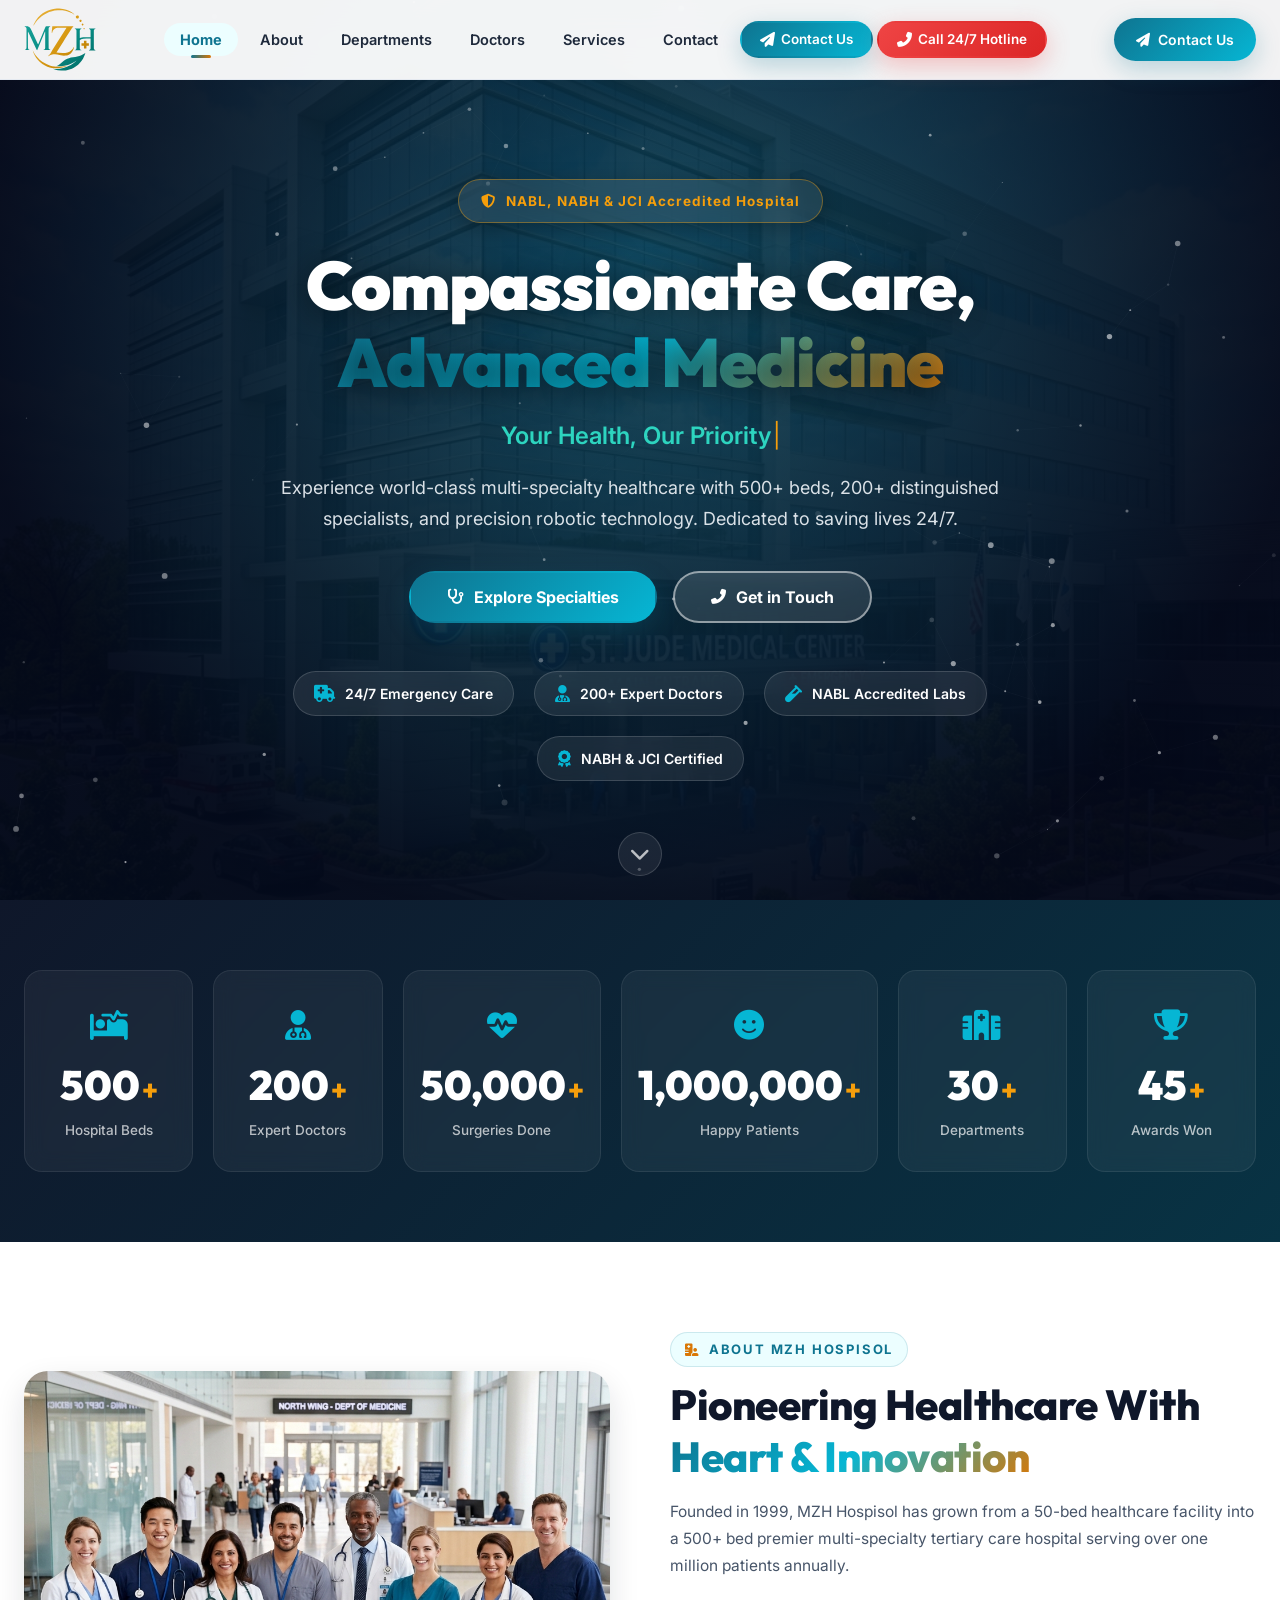
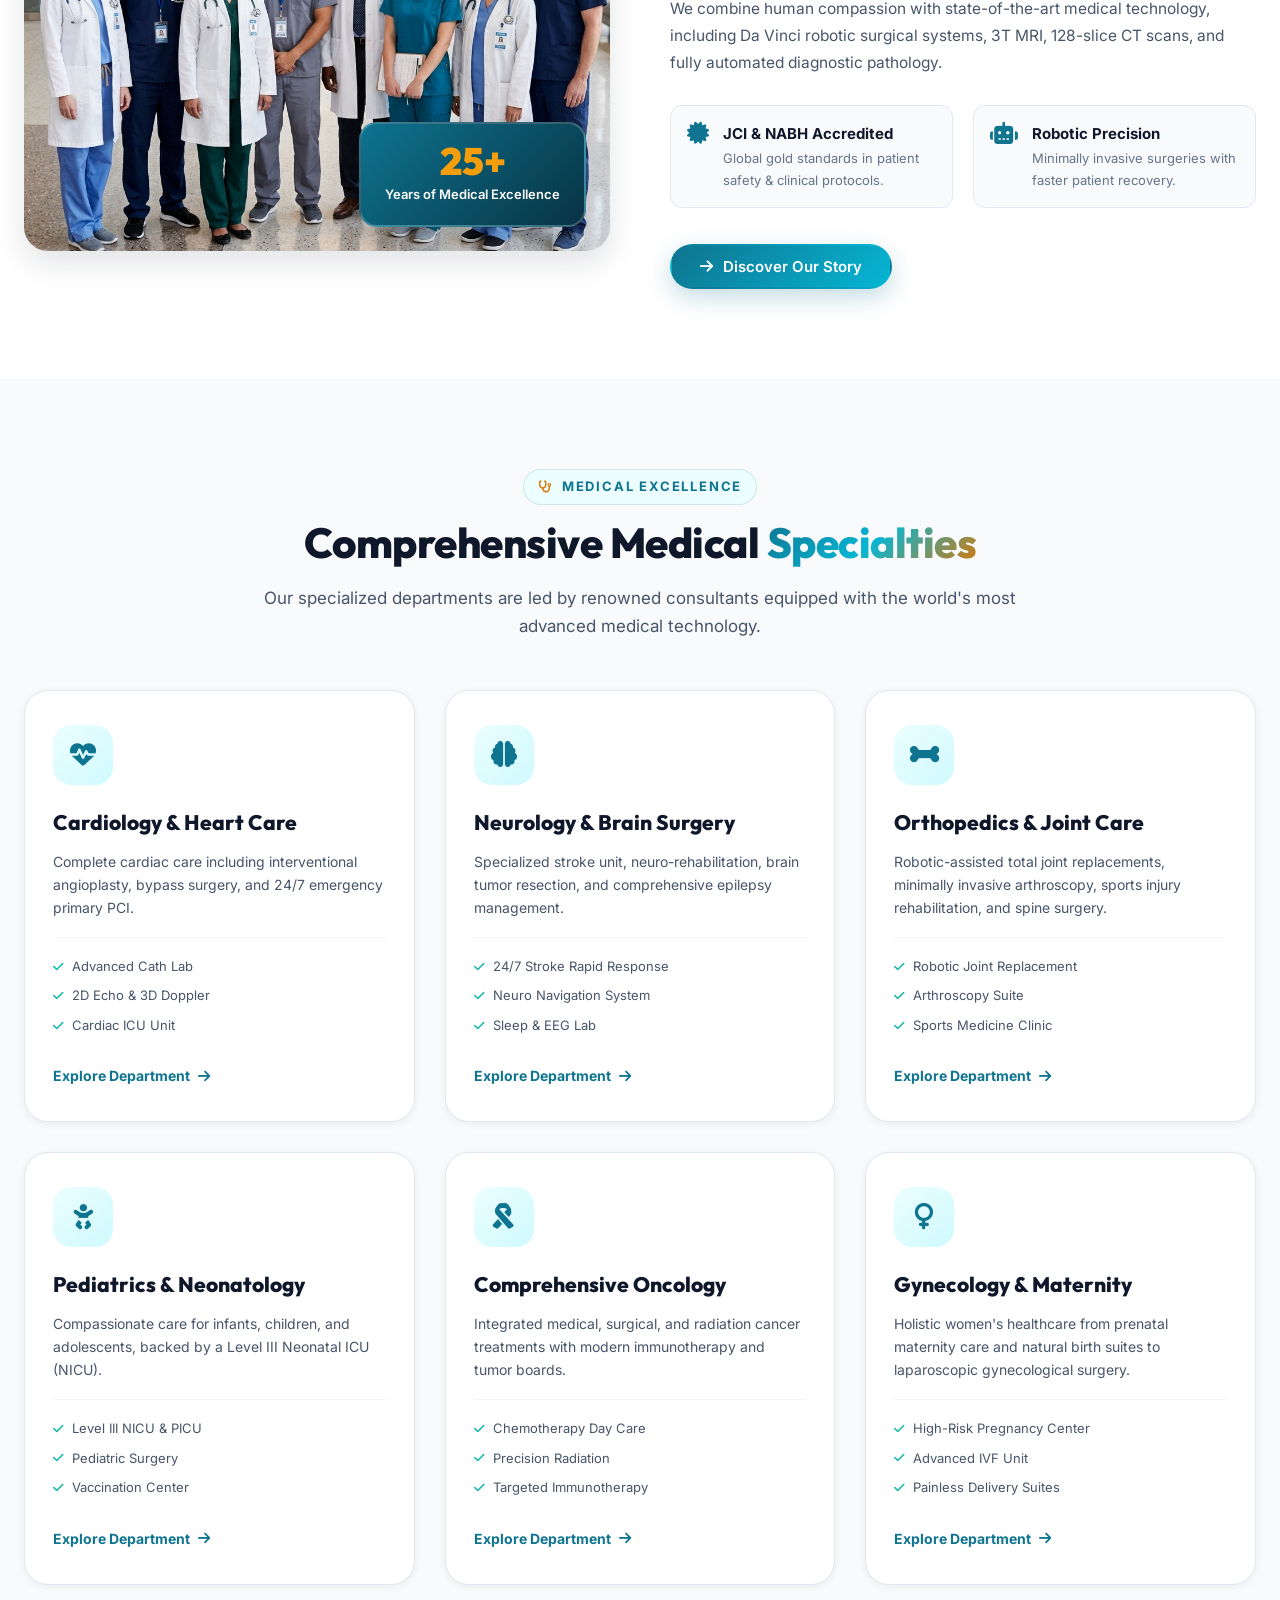
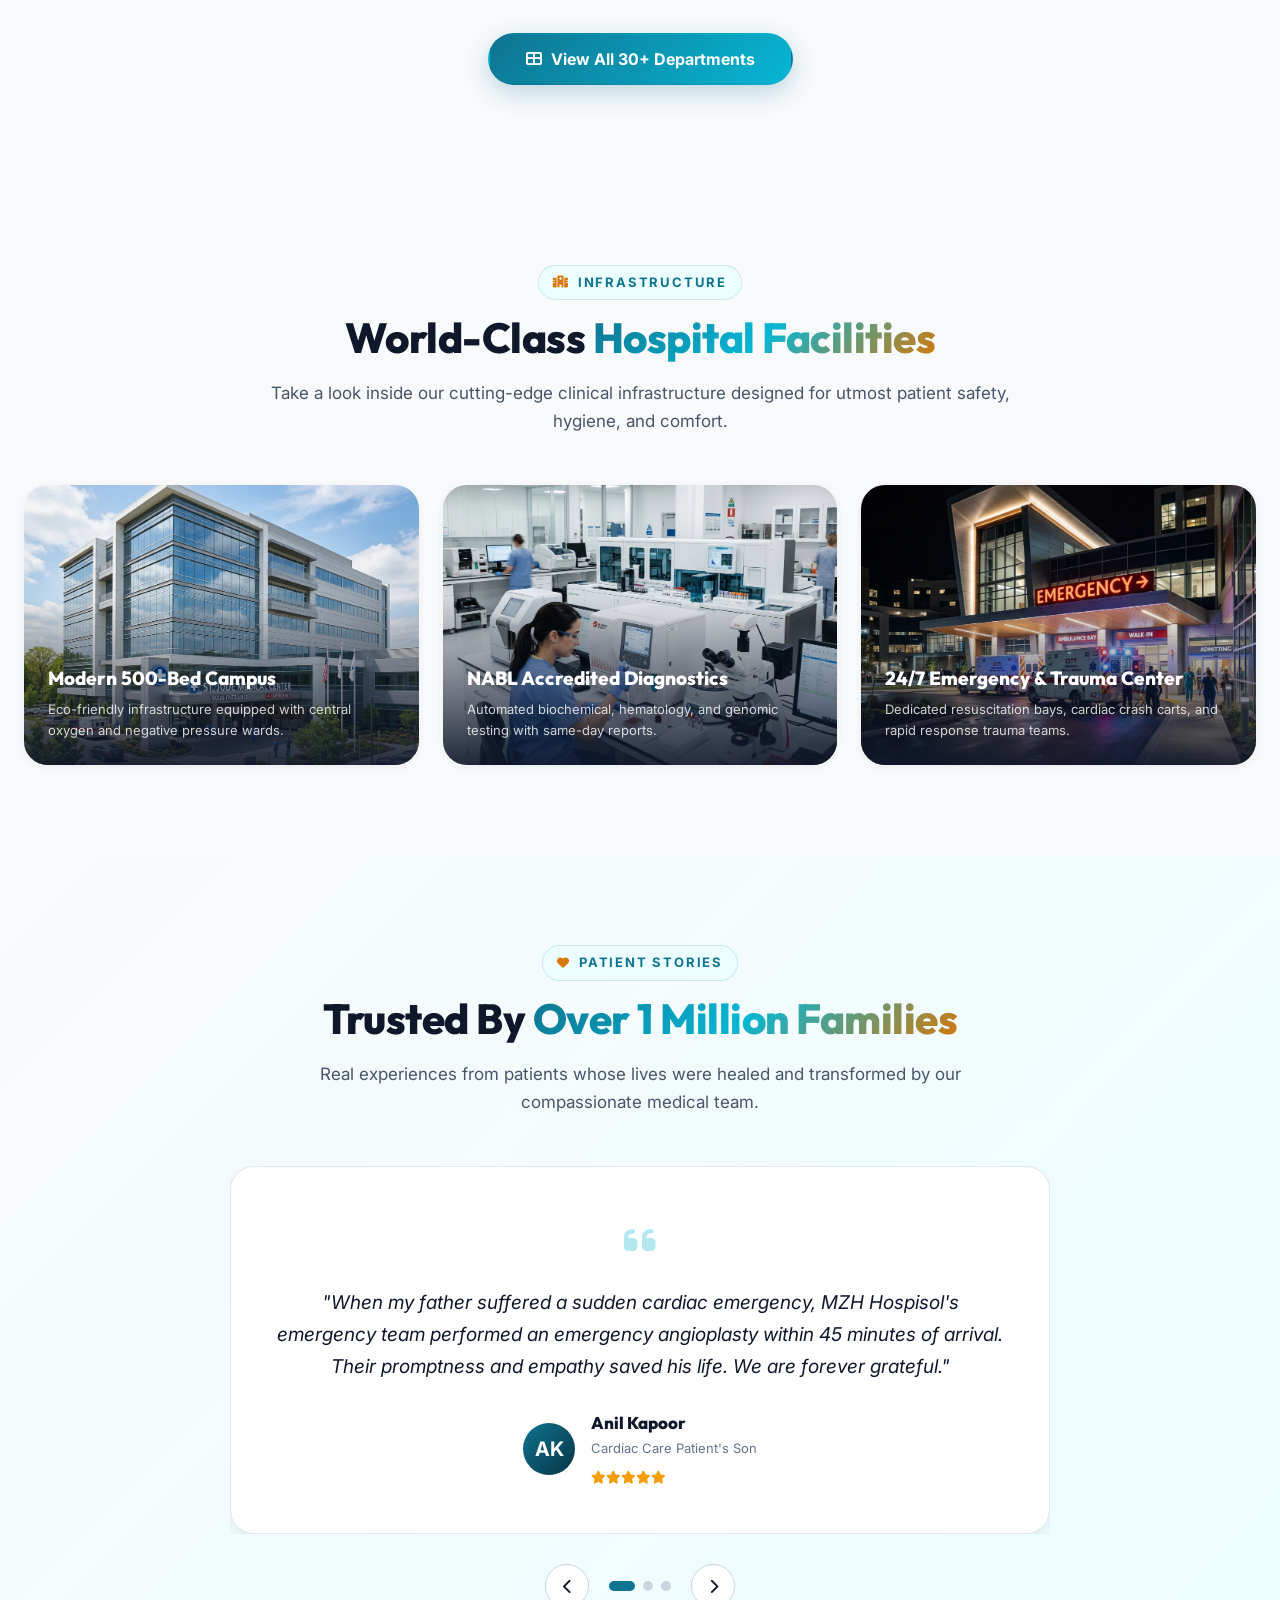
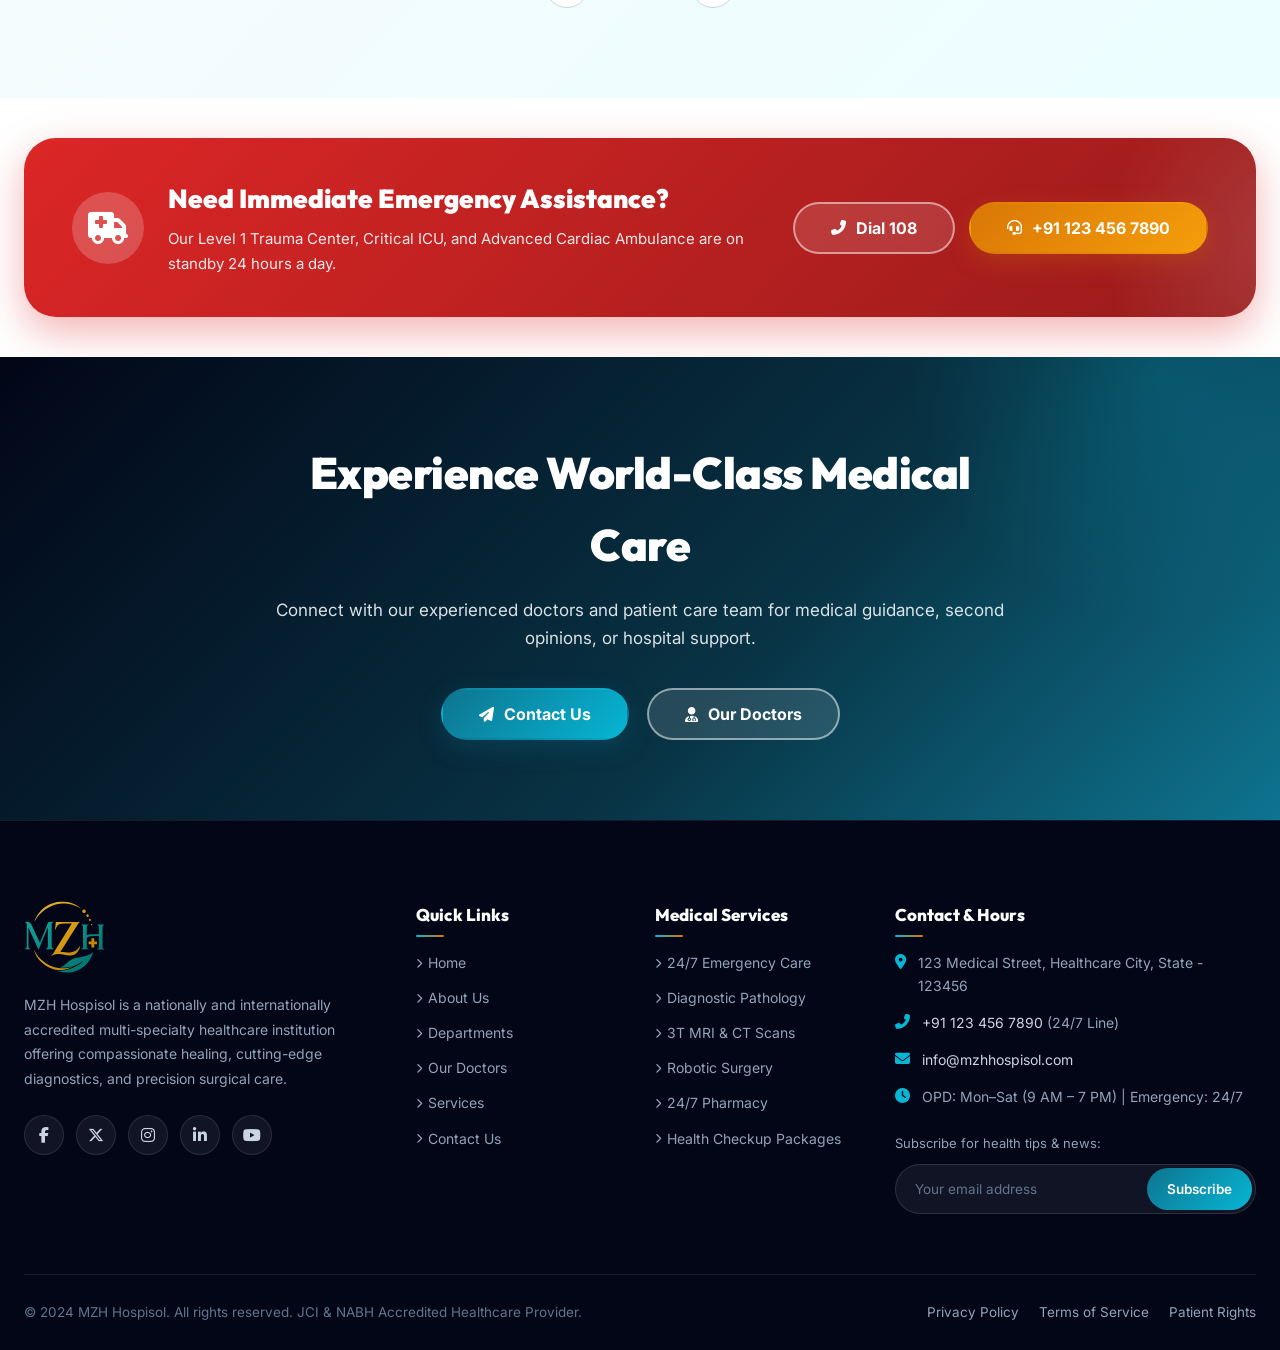
==== commit 0932f63e: "v.3.0" ====
--- a/index.html
+++ b/index.html
@@ -5,30 +5,40 @@
     <meta charset="UTF-8">
     <meta name="viewport" content="width=device-width, initial-scale=1.0">
     <meta name="description"
-        content="MZH Hospisol - Your trusted healthcare partner offering world-class medical services, experienced doctors, advanced diagnostics, and 24/7 emergency care.">
+        content="MZH Hospisol - Your trusted healthcare partner offering world-class medical services, 200+ experienced doctors, advanced diagnostics, and 24/7 emergency care.">
     <meta name="keywords"
-        content="hospital, healthcare, doctors, diagnostics, emergency care, medical services, lab testing">
+        content="hospital, healthcare, doctors, diagnostics, emergency care, medical services, lab testing, cardiology, neurology">
     <title>MZH Hospisol | World-Class Healthcare & Medical Services</title>
+    
+    <!-- Preconnect Fonts -->
     <link rel="preconnect" href="https://fonts.googleapis.com">
     <link rel="preconnect" href="https://fonts.gstatic.com" crossorigin>
-    <link
-        href="https://fonts.googleapis.com/css2?family=Inter:wght@300;400;500;600;700;800;900&family=Poppins:wght@400;500;600;700;800;900&display=swap"
-        rel="stylesheet">
+    <link href="https://fonts.googleapis.com/css2?family=Inter:wght@300;400;500;600;700;800&family=Outfit:wght@400;500;600;700;800;900&display=swap" rel="stylesheet">
+    
+    <!-- Font Awesome -->
     <link rel="stylesheet" href="https://cdnjs.cloudflare.com/ajax/libs/font-awesome/6.5.1/css/all.min.css">
-    <link rel="icon" href="logo.svg" type="image/svg+xml">
-    <link rel="stylesheet" href="styles.css">
+    
+    <!-- Favicon -->
+    <link rel="icon" href="images/logo.svg" type="image/svg+xml">
+    
+    <!-- Stylesheet -->
+    <link rel="stylesheet" href="css/styles.css">
 </head>
 
 <body>
+    <!-- Skip to Content Link -->
+    <a href="#main-content" class="skip-link">Skip to main content</a>
+
     <!-- Scroll Progress Bar -->
     <div class="scroll-progress" id="scrollProgress"></div>
 
     <!-- Navigation -->
     <nav class="navbar" id="navbar">
         <div class="nav-container">
-            <a href="index.html" class="nav-logo">
-                <img src="logo.svg" alt="MZH Hospisol">
+            <a href="index.html" class="nav-logo" aria-label="MZH Hospisol Home">
+                <img src="images/logo.svg" alt="MZH Hospisol Logo" width="200" height="64">
             </a>
+            
             <ul class="nav-links" id="navLinks">
                 <li><a href="index.html" class="nav-link active">Home</a></li>
                 <li><a href="about.html" class="nav-link">About</a></li>
@@ -36,294 +46,560 @@
                 <li><a href="doctors.html" class="nav-link">Doctors</a></li>
                 <li><a href="services.html" class="nav-link">Services</a></li>
                 <li><a href="contact.html" class="nav-link">Contact</a></li>
+                
+                <!-- Mobile Only Actions inside Drawer -->
+                <li class="nav-mobile-footer">
+                    <a href="contact.html" class="btn btn-primary btn-sm">
+                        <i class="fas fa-paper-plane"></i> Contact Us
+                    </a>
+                    <a href="tel:+911234567890" class="btn btn-emergency btn-sm">
+                        <i class="fas fa-phone-alt"></i> Call 24/7 Hotline
+                    </a>
+                </li>
             </ul>
-            <a href="contact.html" class="nav-cta">
-                <i class="fas fa-phone-alt"></i> Contact Us
-            </a>
-            <div class="hamburger" id="hamburger">
-                <span></span>
-                <span></span>
-                <span></span>
+
+            <div class="nav-actions">
+                <a href="contact.html" class="nav-cta">
+                    <i class="fas fa-paper-plane"></i> Contact Us
+                </a>
+                <button class="hamburger" id="hamburger" aria-label="Open navigation menu">
+                    <span></span>
+                    <span></span>
+                    <span></span>
+                </button>
             </div>
         </div>
     </nav>
 
-    <!-- Hero Section -->
-    <section class="hero" id="home">
-        <div class="hero-overlay"></div>
-        <img src="images/hospital-hero.png" alt="MZH Hospisol Building" class="hero-bg-img">
-        <div class="hero-content">
-            <div class="hero-badge">
-                <i class="fas fa-shield-alt"></i> NABL & NABH Accredited Hospital
-            </div>
-            <h1 class="hero-title">
-                Compassionate Care,<br>
-                <span class="gradient-text">Advanced Medicine</span>
-            </h1>
-            <p class="hero-subtitle">24/7 Emergency Care Available</p>
-            <p class="hero-description">
-                Experience world-class healthcare with 500+ beds, 200+ expert doctors, and state-of-the-art technology.
-                From routine check-ups to complex surgeries — we're here for you, 24/7.
-            </p>
-            <div class="hero-buttons">
-                <a href="contact.html" class="btn btn-primary">
-                    <i class="fas fa-calendar-check"></i> Book Appointment
-                </a>
-                <a href="departments.html" class="btn btn-outline">
-                    <i class="fas fa-stethoscope"></i> Our Departments
-                </a>
-            </div>
-            <div class="hero-features">
-                <div class="hero-feature">
-                    <i class="fas fa-ambulance"></i>
-                    <span>24/7 Emergency</span>
-                </div>
-                <div class="hero-feature">
-                    <i class="fas fa-user-md"></i>
-                    <span>200+ Doctors</span>
-                </div>
-                <div class="hero-feature">
-                    <i class="fas fa-flask"></i>
-                    <span>Advanced Labs</span>
-                </div>
-                <div class="hero-feature">
-                    <i class="fas fa-award"></i>
-                    <span>Accredited</span>
-                </div>
-            </div>
+    <!-- Main Content -->
+    <main id="main-content">
+        <!-- Hero Section -->
+        <section class="hero" id="home">
+            <div class="hero-overlay"></div>
+            <img src="images/hospital-hero.png" alt="MZH Hospisol Modern Hospital Building" class="hero-bg-img" fetchpriority="high">
+            <canvas id="heroParticles" class="hero-particles"></canvas>
+            
+            <div class="hero-content">
+                <div class="hero-badge">
+                    <i class="fas fa-shield-alt"></i> NABL, NABH & JCI Accredited Hospital
+                </div>
+                <h1 class="hero-title">
+                    Compassionate Care,<br>
+                    <span class="gradient-text">Advanced Medicine</span>
+                </h1>
+                <div class="hero-subtitle">
+                    <span id="typingText"></span><span class="cursor">|</span>
+                </div>
+                <p class="hero-description">
+                    Experience world-class multi-specialty healthcare with 500+ beds, 200+ distinguished specialists, and precision robotic technology. Dedicated to saving lives 24/7.
+                </p>
+                <div class="hero-buttons">
+                    <a href="departments.html" class="btn btn-primary btn-lg">
+                        <i class="fas fa-stethoscope"></i> Explore Specialties
+                    </a>
+                    <a href="contact.html" class="btn btn-outline btn-lg">
+                        <i class="fas fa-phone-alt"></i> Get in Touch
+                    </a>
+                </div>
+                <div class="hero-features">
+                    <div class="hero-feature">
+                        <i class="fas fa-ambulance"></i>
+                        <span>24/7 Emergency Care</span>
+                    </div>
+                    <div class="hero-feature">
+                        <i class="fas fa-user-md"></i>
+                        <span>200+ Expert Doctors</span>
+                    </div>
+                    <div class="hero-feature">
+                        <i class="fas fa-vial"></i>
+                        <span>NABL Accredited Labs</span>
+                    </div>
+                    <div class="hero-feature">
+                        <i class="fas fa-award"></i>
+                        <span>NABH & JCI Certified</span>
+                    </div>
+                </div>
+            </div>
+
+            <div class="hero-scroll">
+                <a href="#stats" aria-label="Scroll to stats"><i class="fas fa-chevron-down"></i></a>
+            </div>
+        </section>
+
+        <!-- Stats Section -->
+        <section class="stats-section" id="stats">
+            <div class="container">
+                <div class="stats-grid">
+                    <div class="stat-card reveal">
+                        <div class="stat-icon"><i class="fas fa-procedures"></i></div>
+                        <div class="stat-display">
+                            <span class="stat-number" data-target="500">500</span>
+                            <span class="stat-suffix">+</span>
+                        </div>
+                        <div class="stat-label">Hospital Beds</div>
+                    </div>
+                    <div class="stat-card reveal">
+                        <div class="stat-icon"><i class="fas fa-user-md"></i></div>
+                        <div class="stat-display">
+                            <span class="stat-number" data-target="200">200</span>
+                            <span class="stat-suffix">+</span>
+                        </div>
+                        <div class="stat-label">Expert Doctors</div>
+                    </div>
+                    <div class="stat-card reveal">
+                        <div class="stat-icon"><i class="fas fa-heartbeat"></i></div>
+                        <div class="stat-display">
+                            <span class="stat-number" data-target="50000">50,000</span>
+                            <span class="stat-suffix">+</span>
+                        </div>
+                        <div class="stat-label">Surgeries Done</div>
+                    </div>
+                    <div class="stat-card reveal">
+                        <div class="stat-icon"><i class="fas fa-smile"></i></div>
+                        <div class="stat-display">
+                            <span class="stat-number" data-target="1000000">1,000,000</span>
+                            <span class="stat-suffix">+</span>
+                        </div>
+                        <div class="stat-label">Happy Patients</div>
+                    </div>
+                    <div class="stat-card reveal">
+                        <div class="stat-icon"><i class="fas fa-hospital"></i></div>
+                        <div class="stat-display">
+                            <span class="stat-number" data-target="30">30</span>
+                            <span class="stat-suffix">+</span>
+                        </div>
+                        <div class="stat-label">Departments</div>
+                    </div>
+                    <div class="stat-card reveal">
+                        <div class="stat-icon"><i class="fas fa-trophy"></i></div>
+                        <div class="stat-display">
+                            <span class="stat-number" data-target="45">45</span>
+                            <span class="stat-suffix">+</span>
+                        </div>
+                        <div class="stat-label">Awards Won</div>
+                    </div>
+                </div>
+            </div>
+        </section>
+
+        <!-- Quick About Section -->
+        <section class="section about-preview">
+            <div class="container">
+                <div class="about-grid">
+                    <div class="about-image-wrapper reveal">
+                        <img src="images/medical-team.png" alt="MZH Hospisol Distinguished Medical Team" loading="lazy">
+                        <div class="about-experience-badge">
+                            <span class="experience-number">25+</span>
+                            <span class="experience-text">Years of Medical Excellence</span>
+                        </div>
+                    </div>
+                    <div class="about-content reveal">
+                        <div class="section-label">
+                            <i class="fas fa-hospital-user"></i> About MZH Hospisol
+                        </div>
+                        <h2 class="section-title">Pioneering Healthcare With <span class="gradient-text">Heart & Innovation</span></h2>
+                        <p class="about-text">
+                            Founded in 1999, MZH Hospisol has grown from a 50-bed healthcare facility into a 500+ bed premier multi-specialty tertiary care hospital serving over one million patients annually.
+                        </p>
+                        <p class="about-text">
+                            We combine human compassion with state-of-the-art medical technology, including Da Vinci robotic surgical systems, 3T MRI, 128-slice CT scans, and fully automated diagnostic pathology.
+                        </p>
+                        <div class="about-highlights">
+                            <div class="about-highlight">
+                                <i class="fas fa-certificate highlight-icon"></i>
+                                <div>
+                                    <h4>JCI & NABH Accredited</h4>
+                                    <p>Global gold standards in patient safety & clinical protocols.</p>
+                                </div>
+                            </div>
+                            <div class="about-highlight">
+                                <i class="fas fa-robot highlight-icon"></i>
+                                <div>
+                                    <h4>Robotic Precision</h4>
+                                    <p>Minimally invasive surgeries with faster patient recovery.</p>
+                                </div>
+                            </div>
+                        </div>
+                        <a href="about.html" class="btn btn-primary">
+                            <i class="fas fa-arrow-right"></i> Discover Our Story
+                        </a>
+                    </div>
+                </div>
+            </div>
+        </section>
+
+        <!-- Featured Departments Section -->
+        <section class="section departments" style="background: var(--slate-50);">
+            <div class="container">
+                <div class="section-header reveal">
+                    <div class="section-label"><i class="fas fa-stethoscope"></i> Medical Excellence</div>
+                    <h2 class="section-title">Comprehensive Medical <span class="gradient-text">Specialties</span></h2>
+                    <p class="section-subtitle">Our specialized departments are led by renowned consultants equipped with the world's most advanced medical technology.</p>
+                </div>
+                
+                <div class="departments-grid">
+                    <!-- Cardiology -->
+                    <div class="dept-card reveal">
+                        <div class="dept-icon"><i class="fas fa-heart-pulse"></i></div>
+                        <h3>Cardiology & Heart Care</h3>
+                        <p>Complete cardiac care including interventional angioplasty, bypass surgery, and 24/7 emergency primary PCI.</p>
+                        <ul class="dept-features">
+                            <li><i class="fas fa-check"></i> Advanced Cath Lab</li>
+                            <li><i class="fas fa-check"></i> 2D Echo & 3D Doppler</li>
+                            <li><i class="fas fa-check"></i> Cardiac ICU Unit</li>
+                        </ul>
+                        <a href="departments.html" class="dept-link">Explore Department <i class="fas fa-arrow-right"></i></a>
+                    </div>
+
+                    <!-- Neurology -->
+                    <div class="dept-card reveal">
+                        <div class="dept-icon"><i class="fas fa-brain"></i></div>
+                        <h3>Neurology & Brain Surgery</h3>
+                        <p>Specialized stroke unit, neuro-rehabilitation, brain tumor resection, and comprehensive epilepsy management.</p>
+                        <ul class="dept-features">
+                            <li><i class="fas fa-check"></i> 24/7 Stroke Rapid Response</li>
+                            <li><i class="fas fa-check"></i> Neuro Navigation System</li>
+                            <li><i class="fas fa-check"></i> Sleep & EEG Lab</li>
+                        </ul>
+                        <a href="departments.html" class="dept-link">Explore Department <i class="fas fa-arrow-right"></i></a>
+                    </div>
+
+                    <!-- Orthopedics -->
+                    <div class="dept-card reveal">
+                        <div class="dept-icon"><i class="fas fa-bone"></i></div>
+                        <h3>Orthopedics & Joint Care</h3>
+                        <p>Robotic-assisted total joint replacements, minimally invasive arthroscopy, sports injury rehabilitation, and spine surgery.</p>
+                        <ul class="dept-features">
+                            <li><i class="fas fa-check"></i> Robotic Joint Replacement</li>
+                            <li><i class="fas fa-check"></i> Arthroscopy Suite</li>
+                            <li><i class="fas fa-check"></i> Sports Medicine Clinic</li>
+                        </ul>
+                        <a href="departments.html" class="dept-link">Explore Department <i class="fas fa-arrow-right"></i></a>
+                    </div>
+
+                    <!-- Pediatrics -->
+                    <div class="dept-card reveal">
+                        <div class="dept-icon"><i class="fas fa-baby"></i></div>
+                        <h3>Pediatrics & Neonatology</h3>
+                        <p>Compassionate care for infants, children, and adolescents, backed by a Level III Neonatal ICU (NICU).</p>
+                        <ul class="dept-features">
+                            <li><i class="fas fa-check"></i> Level III NICU & PICU</li>
+                            <li><i class="fas fa-check"></i> Pediatric Surgery</li>
+                            <li><i class="fas fa-check"></i> Vaccination Center</li>
+                        </ul>
+                        <a href="departments.html" class="dept-link">Explore Department <i class="fas fa-arrow-right"></i></a>
+                    </div>
+
+                    <!-- Oncology -->
+                    <div class="dept-card reveal">
+                        <div class="dept-icon"><i class="fas fa-ribbon"></i></div>
+                        <h3>Comprehensive Oncology</h3>
+                        <p>Integrated medical, surgical, and radiation cancer treatments with modern immunotherapy and tumor boards.</p>
+                        <ul class="dept-features">
+                            <li><i class="fas fa-check"></i> Chemotherapy Day Care</li>
+                            <li><i class="fas fa-check"></i> Precision Radiation</li>
+                            <li><i class="fas fa-check"></i> Targeted Immunotherapy</li>
+                        </ul>
+                        <a href="departments.html" class="dept-link">Explore Department <i class="fas fa-arrow-right"></i></a>
+                    </div>
+
+                    <!-- Gynecology -->
+                    <div class="dept-card reveal">
+                        <div class="dept-icon"><i class="fas fa-venus"></i></div>
+                        <h3>Gynecology & Maternity</h3>
+                        <p>Holistic women's healthcare from prenatal maternity care and natural birth suites to laparoscopic gynecological surgery.</p>
+                        <ul class="dept-features">
+                            <li><i class="fas fa-check"></i> High-Risk Pregnancy Center</li>
+                            <li><i class="fas fa-check"></i> Advanced IVF Unit</li>
+                            <li><i class="fas fa-check"></i> Painless Delivery Suites</li>
+                        </ul>
+                        <a href="departments.html" class="dept-link">Explore Department <i class="fas fa-arrow-right"></i></a>
+                    </div>
+                </div>
+
+                <div style="text-align: center; margin-top: 48px;" class="reveal">
+                    <a href="departments.html" class="btn btn-primary btn-lg">
+                        <i class="fas fa-th-large"></i> View All 30+ Departments
+                    </a>
+                </div>
+            </div>
+        </section>
+
+        <!-- Facilities & Lightbox Gallery -->
+        <section class="section facilities">
+            <div class="container">
+                <div class="section-header reveal">
+                    <div class="section-label"><i class="fas fa-hospital"></i> Infrastructure</div>
+                    <h2 class="section-title">World-Class <span class="gradient-text">Hospital Facilities</span></h2>
+                    <p class="section-subtitle">Take a look inside our cutting-edge clinical infrastructure designed for utmost patient safety, hygiene, and comfort.</p>
+                </div>
+
+                <div class="facilities-grid">
+                    <div class="facility-card reveal" data-lightbox="images/hospital-hero.png">
+                        <img src="images/hospital-hero.png" alt="MZH Modern Multi-Specialty Hospital Exterior" loading="lazy">
+                        <div class="facility-overlay">
+                            <h3>Modern 500-Bed Campus</h3>
+                            <p>Eco-friendly infrastructure equipped with central oxygen and negative pressure wards.</p>
+                        </div>
+                    </div>
+                    <div class="facility-card reveal" data-lightbox="images/lab-testing.png">
+                        <img src="images/lab-testing.png" alt="Advanced Pathology & Diagnostic Testing Center" loading="lazy">
+                        <div class="facility-overlay">
+                            <h3>NABL Accredited Diagnostics</h3>
+                            <p>Automated biochemical, hematology, and genomic testing with same-day reports.</p>
+                        </div>
+                    </div>
+                    <div class="facility-card reveal" data-lightbox="images/emergency-care.png">
+                        <img src="images/emergency-care.png" alt="24/7 Emergency & Critical Trauma Unit" loading="lazy">
+                        <div class="facility-overlay">
+                            <h3>24/7 Emergency & Trauma Center</h3>
+                            <p>Dedicated resuscitation bays, cardiac crash carts, and rapid response trauma teams.</p>
+                        </div>
+                    </div>
+                </div>
+            </div>
+        </section>
+
+        <!-- Patient Testimonials Carousel -->
+        <section class="section testimonials">
+            <div class="container">
+                <div class="section-header reveal">
+                    <div class="section-label"><i class="fas fa-heart"></i> Patient Stories</div>
+                    <h2 class="section-title">Trusted By <span class="gradient-text">Over 1 Million Families</span></h2>
+                    <p class="section-subtitle">Real experiences from patients whose lives were healed and transformed by our compassionate medical team.</p>
+                </div>
+
+                <div class="testimonial-slider reveal">
+                    <div class="testimonial-track">
+                        <!-- Slide 1 -->
+                        <div class="testimonial-slide active">
+                            <div class="testimonial-card">
+                                <div class="testimonial-quote-icon"><i class="fas fa-quote-left"></i></div>
+                                <p class="testimonial-text">
+                                    "When my father suffered a sudden cardiac emergency, MZH Hospisol's emergency team performed an emergency angioplasty within 45 minutes of arrival. Their promptness and empathy saved his life. We are forever grateful."
+                                </p>
+                                <div class="testimonial-author">
+                                    <div class="testimonial-avatar">AK</div>
+                                    <div class="testimonial-author-info">
+                                        <h4>Anil Kapoor</h4>
+                                        <p>Cardiac Care Patient's Son</p>
+                                        <div class="testimonial-rating">
+                                            <i class="fas fa-star"></i><i class="fas fa-star"></i><i class="fas fa-star"></i><i class="fas fa-star"></i><i class="fas fa-star"></i>
+                                        </div>
+                                    </div>
+                                </div>
+                            </div>
+                        </div>
+
+                        <!-- Slide 2 -->
+                        <div class="testimonial-slide">
+                            <div class="testimonial-card">
+                                <div class="testimonial-quote-icon"><i class="fas fa-quote-left"></i></div>
+                                <p class="testimonial-text">
+                                    "I underwent robotic knee replacement under Dr. Vikram Singh. Within 3 days I was walking pain-free, and within 3 weeks I was back to my normal routine. The nursing staff and physio team were phenomenal!"
+                                </p>
+                                <div class="testimonial-author">
+                                    <div class="testimonial-avatar">SM</div>
+                                    <div class="testimonial-author-info">
+                                        <h4>Sunita Mukherjee</h4>
+                                        <p>Orthopedic Surgery Patient</p>
+                                        <div class="testimonial-rating">
+                                            <i class="fas fa-star"></i><i class="fas fa-star"></i><i class="fas fa-star"></i><i class="fas fa-star"></i><i class="fas fa-star"></i>
+                                        </div>
+                                    </div>
+                                </div>
+                            </div>
+                        </div>
+
+                        <!-- Slide 3 -->
+                        <div class="testimonial-slide">
+                            <div class="testimonial-card">
+                                <div class="testimonial-quote-icon"><i class="fas fa-quote-left"></i></div>
+                                <p class="testimonial-text">
+                                    "Our daughter was born prematurely and spent two weeks in the NICU. The pediatric doctors and nurses treated her with so much love and clinical perfection. Today she is a healthy, cheerful toddler."
+                                </p>
+                                <div class="testimonial-author">
+                                    <div class="testimonial-avatar">RG</div>
+                                    <div class="testimonial-author-info">
+                                        <h4>Rohan & Gauri Gupta</h4>
+                                        <p>NICU Parents</p>
+                                        <div class="testimonial-rating">
+                                            <i class="fas fa-star"></i><i class="fas fa-star"></i><i class="fas fa-star"></i><i class="fas fa-star"></i><i class="fas fa-star"></i>
+                                        </div>
+                                    </div>
+                                </div>
+                            </div>
+                        </div>
+                    </div>
+
+                    <!-- Testimonial Controls -->
+                    <div class="testimonial-controls">
+                        <button class="testimonial-btn" id="prevBtn" aria-label="Previous testimonial">
+                            <i class="fas fa-chevron-left"></i>
+                        </button>
+                        <div class="testimonial-dots">
+                            <span class="dot active"></span>
+                            <span class="dot"></span>
+                            <span class="dot"></span>
+                        </div>
+                        <button class="testimonial-btn" id="nextBtn" aria-label="Next testimonial">
+                            <i class="fas fa-chevron-right"></i>
+                        </button>
+                    </div>
+                </div>
+            </div>
+        </section>
+
+        <!-- Emergency Banner Callout -->
+        <section class="emergency-banner-section">
+            <div class="container">
+                <div class="emergency-banner reveal">
+                    <div class="emergency-banner-left">
+                        <div class="emergency-banner-icon"><i class="fas fa-ambulance"></i></div>
+                        <div>
+                            <h3 class="emergency-banner-title">Need Immediate Emergency Assistance?</h3>
+                            <p class="emergency-banner-desc">Our Level 1 Trauma Center, Critical ICU, and Advanced Cardiac Ambulance are on standby 24 hours a day.</p>
+                        </div>
+                    </div>
+                    <div class="emergency-banner-actions">
+                        <a href="tel:108" class="btn btn-outline btn-lg">
+                            <i class="fas fa-phone-alt"></i> Dial 108
+                        </a>
+                        <a href="tel:+911234567890" class="btn btn-secondary btn-lg">
+                            <i class="fas fa-headset"></i> +91 123 456 7890
+                        </a>
+                    </div>
+                </div>
+            </div>
+        </section>
+
+        <!-- Call to Action Banner -->
+        <section class="cta-section">
+            <div class="container">
+                <div class="cta-content reveal">
+                    <h2>Experience World-Class Medical Care</h2>
+                    <p>Connect with our experienced doctors and patient care team for medical guidance, second opinions, or hospital support.</p>
+                    <div class="cta-buttons">
+                        <a href="contact.html" class="btn btn-primary btn-lg">
+                            <i class="fas fa-paper-plane"></i> Contact Us
+                        </a>
+                        <a href="doctors.html" class="btn btn-outline btn-lg">
+                            <i class="fas fa-user-md"></i> Our Doctors
+                        </a>
+                    </div>
+                </div>
+            </div>
+        </section>
+    </main>
+
+    <!-- Gallery Lightbox Modal Container -->
+    <div class="lightbox" id="lightbox" role="dialog" aria-modal="true" aria-label="Image Preview">
+        <button class="lightbox-close" id="lightboxClose" aria-label="Close image preview"><i class="fas fa-times"></i></button>
+        <div class="lightbox-content">
+            <img id="lightboxImg" class="lightbox-img" alt="Enlarged facility photograph">
         </div>
-        <div class="hero-scroll">
-            <a href="#stats"><i class="fas fa-chevron-down"></i></a>
-        </div>
-    </section>
-
-    <!-- Stats Section -->
-    <section class="stats-section" id="stats">
-        <div class="container">
-            <div class="stats-grid">
-                <div class="stat-card">
-                    <div class="stat-icon"><i class="fas fa-procedures"></i></div>
-                    <div class="stat-display">
-                        <span class="stat-number">500</span>
-                        <span class="stat-suffix">+</span>
-                    </div>
-                    <div class="stat-label">Hospital Beds</div>
-                </div>
-                <div class="stat-card">
-                    <div class="stat-icon"><i class="fas fa-user-md"></i></div>
-                    <div class="stat-display">
-                        <span class="stat-number">200</span>
-                        <span class="stat-suffix">+</span>
-                    </div>
-                    <div class="stat-label">Expert Doctors</div>
-                </div>
-                <div class="stat-card">
-                    <div class="stat-icon"><i class="fas fa-heartbeat"></i></div>
-                    <div class="stat-display">
-                        <span class="stat-number">50,000</span>
-                        <span class="stat-suffix">+</span>
-                    </div>
-                    <div class="stat-label">Surgeries Done</div>
-                </div>
-                <div class="stat-card">
-                    <div class="stat-icon"><i class="fas fa-smile"></i></div>
-                    <div class="stat-display">
-                        <span class="stat-number">1,000,000</span>
-                        <span class="stat-suffix">+</span>
-                    </div>
-                    <div class="stat-label">Happy Patients</div>
-                </div>
-                <div class="stat-card">
-                    <div class="stat-icon"><i class="fas fa-building"></i></div>
-                    <div class="stat-display">
-                        <span class="stat-number">30</span>
-                        <span class="stat-suffix">+</span>
-                    </div>
-                    <div class="stat-label">Departments</div>
-                </div>
-                <div class="stat-card">
-                    <div class="stat-icon"><i class="fas fa-award"></i></div>
-                    <div class="stat-display">
-                        <span class="stat-number">45</span>
-                        <span class="stat-suffix">+</span>
-                    </div>
-                    <div class="stat-label">Awards Won</div>
-                </div>
-            </div>
-        </div>
-    </section>
-
-    <!-- Quick About Section -->
-    <section class="section about-preview">
-        <div class="container">
-            <div class="about-grid">
-                <div class="about-image">
-                    <img src="images/medical-team.png" alt="MZH Hospisol Medical Team">
-                    <div class="about-experience-badge">
-                        <span class="experience-number">25+</span>
-                        <span class="experience-text">Years of<br>Excellence</span>
-                    </div>
-                </div>
-                <div class="about-content">
-                    <div class="section-label">
-                        <span></span> About MZH Hospisol
-                    </div>
-                    <h2 class="section-title">Pioneering Healthcare With <span class="gradient-text">Heart &
-                            Innovation</span></h2>
-                    <p class="about-text">
-                        Founded in 1999, MZH Hospisol has grown from a 50-bed facility to a 500+ bed multi-specialty
-                        hospital that serves over 1 million patients annually. Our commitment to combining compassionate
-                        care with cutting-edge technology has made us a leader in the healthcare industry.
-                    </p>
-                    <div class="about-highlights">
-                        <div class="about-highlight">
-                            <div class="highlight-icon"><i class="fas fa-check-circle"></i></div>
-                            <div>
-                                <h4>JCI Accredited</h4>
-                                <p>International quality standards</p>
-                            </div>
-                        </div>
-                        <div class="about-highlight">
-                            <div class="highlight-icon"><i class="fas fa-check-circle"></i></div>
-                            <div>
-                                <h4>Robotic Surgery</h4>
-                                <p>Da Vinci surgical system</p>
-                            </div>
-                        </div>
-                    </div>
-                    <a href="about.html" class="btn btn-primary">
-                        <i class="fas fa-arrow-right"></i> Learn More About Us
-                    </a>
-                </div>
-            </div>
-        </div>
-    </section>
-
-    <!-- Featured Departments -->
-    <section class="section departments-preview">
-        <div class="container">
-            <div class="section-header">
-                <div class="section-label"><span></span> Our Departments</div>
-                <h2 class="section-title">Comprehensive Medical <span class="gradient-text">Specialties</span></h2>
-                <p class="section-subtitle">We offer a wide range of specialized departments, each staffed with
-                    experienced physicians and equipped with the latest medical technology.</p>
-            </div>
-            <div class="departments-grid">
-                <div class="dept-card">
-                    <div class="dept-icon"><i class="fas fa-heart"></i></div>
-                    <h3>Cardiology</h3>
-                    <p>Advanced cardiac care including angioplasty, bypass surgery, and pacemaker implantation.</p>
-                    <a href="departments.html" class="dept-link">Learn More <i class="fas fa-arrow-right"></i></a>
-                </div>
-                <div class="dept-card">
-                    <div class="dept-icon"><i class="fas fa-brain"></i></div>
-                    <h3>Neurology</h3>
-                    <p>Expert care for brain, spinal cord, and nervous system disorders including stroke and epilepsy.
-                    </p>
-                    <a href="departments.html" class="dept-link">Learn More <i class="fas fa-arrow-right"></i></a>
-                </div>
-                <div class="dept-card">
-                    <div class="dept-icon"><i class="fas fa-bone"></i></div>
-                    <h3>Orthopedics</h3>
-                    <p>Complete bone and joint care including joint replacements and sports medicine.</p>
-                    <a href="departments.html" class="dept-link">Learn More <i class="fas fa-arrow-right"></i></a>
-                </div>
-                <div class="dept-card">
-                    <div class="dept-icon"><i class="fas fa-baby"></i></div>
-                    <h3>Pediatrics</h3>
-                    <p>Comprehensive child healthcare from newborn care to adolescent medicine.</p>
-                    <a href="departments.html" class="dept-link">Learn More <i class="fas fa-arrow-right"></i></a>
-                </div>
-                <div class="dept-card">
-                    <div class="dept-icon"><i class="fas fa-ribbon"></i></div>
-                    <h3>Oncology</h3>
-                    <p>Comprehensive cancer care with medical, surgical, and radiation oncology.</p>
-                    <a href="departments.html" class="dept-link">Learn More <i class="fas fa-arrow-right"></i></a>
-                </div>
-                <div class="dept-card">
-                    <div class="dept-icon"><i class="fas fa-venus"></i></div>
-                    <h3>Gynecology</h3>
-                    <p>Complete women's health services including prenatal care and IVF center.</p>
-                    <a href="departments.html" class="dept-link">Learn More <i class="fas fa-arrow-right"></i></a>
-                </div>
-            </div>
-            <div style="text-align: center; margin-top: 40px;">
-                <a href="departments.html" class="btn btn-primary">View All Departments</a>
-            </div>
-        </div>
-    </section>
-
-    <!-- CTA Section -->
-    <section class="cta-section">
-        <div class="container">
-            <div class="cta-content">
-                <h2>Need Medical Assistance?</h2>
-                <p>Our team is available 24/7 to help you with any medical emergency or appointment booking.</p>
-                <div class="cta-buttons">
-                    <a href="contact.html" class="btn btn-primary btn-lg">
-                        <i class="fas fa-calendar-check"></i> Book Appointment
-                    </a>
-                    <a href="tel:+911234567890" class="btn btn-outline btn-lg">
-                        <i class="fas fa-phone-alt"></i> Emergency: +91 123 456 7890
-                    </a>
-                </div>
-            </div>
-        </div>
-    </section>
+    </div>
 
     <!-- Footer -->
     <footer class="footer">
         <div class="container">
             <div class="footer-grid">
-                <div class="footer-about">
-                    <h3>MZH Hospisol</h3>
-                    <p>Your trusted healthcare partner offering world-class medical services, experienced doctors, and
-                        advanced diagnostics with compassionate care.</p>
+                <div class="footer-col">
+                    <div class="footer-logo">
+                        <img src="images/logo.svg" alt="MZH Hospisol" width="220" height="72">
+                    </div>
+                    <p class="footer-desc">
+                        MZH Hospisol is a nationally and internationally accredited multi-specialty healthcare institution offering compassionate healing, cutting-edge diagnostics, and precision surgical care.
+                    </p>
                     <div class="footer-socials">
-                        <a href="#"><i class="fab fa-facebook"></i></a>
-                        <a href="#"><i class="fab fa-twitter"></i></a>
-                        <a href="#"><i class="fab fa-instagram"></i></a>
-                        <a href="#"><i class="fab fa-linkedin"></i></a>
-                        <a href="#"><i class="fab fa-youtube"></i></a>
-                    </div>
-                </div>
-                <div class="footer-links">
+                        <a href="#" aria-label="Facebook"><i class="fab fa-facebook-f"></i></a>
+                        <a href="#" aria-label="Twitter / X"><i class="fab fa-x-twitter"></i></a>
+                        <a href="#" aria-label="Instagram"><i class="fab fa-instagram"></i></a>
+                        <a href="#" aria-label="LinkedIn"><i class="fab fa-linkedin-in"></i></a>
+                        <a href="#" aria-label="YouTube"><i class="fab fa-youtube"></i></a>
+                    </div>
+                </div>
+
+                <div class="footer-col">
                     <h4>Quick Links</h4>
-                    <ul>
-                        <li><a href="index.html">Home</a></li>
-                        <li><a href="about.html">About Us</a></li>
-                        <li><a href="departments.html">Departments</a></li>
-                        <li><a href="doctors.html">Our Doctors</a></li>
-                        <li><a href="services.html">Services</a></li>
-                    </ul>
-                </div>
-                <div class="footer-links">
-                    <h4>Services</h4>
-                    <ul>
-                        <li><a href="services.html">Emergency Care</a></li>
-                        <li><a href="services.html">Diagnostics</a></li>
-                        <li><a href="services.html">Surgery</a></li>
-                        <li><a href="services.html">Pharmacy</a></li>
-                        <li><a href="contact.html">Contact Us</a></li>
-                    </ul>
-                </div>
-                <div class="footer-contact">
-                    <h4>Contact Info</h4>
-                    <ul>
-                        <li><i class="fas fa-map-marker-alt"></i> 123 Medical Street, Healthcare City</li>
-                        <li><i class="fas fa-phone"></i> +91 123 456 7890</li>
-                        <li><i class="fas fa-envelope"></i> info@mzhhospisol.com</li>
-                        <li><i class="fas fa-clock"></i> 24/7 Emergency Services</li>
-                    </ul>
-                </div>
-            </div>
+                    <div class="footer-links-list">
+                        <a href="index.html"><i class="fas fa-chevron-right" style="font-size:10px;"></i> Home</a>
+                        <a href="about.html"><i class="fas fa-chevron-right" style="font-size:10px;"></i> About Us</a>
+                        <a href="departments.html"><i class="fas fa-chevron-right" style="font-size:10px;"></i> Departments</a>
+                        <a href="doctors.html"><i class="fas fa-chevron-right" style="font-size:10px;"></i> Our Doctors</a>
+                        <a href="services.html"><i class="fas fa-chevron-right" style="font-size:10px;"></i> Services</a>
+                        <a href="contact.html"><i class="fas fa-chevron-right" style="font-size:10px;"></i> Contact Us</a>
+                    </div>
+                </div>
+
+                <div class="footer-col">
+                    <h4>Medical Services</h4>
+                    <div class="footer-links-list">
+                        <a href="services.html"><i class="fas fa-chevron-right" style="font-size:10px;"></i> 24/7 Emergency Care</a>
+                        <a href="services.html"><i class="fas fa-chevron-right" style="font-size:10px;"></i> Diagnostic Pathology</a>
+                        <a href="services.html"><i class="fas fa-chevron-right" style="font-size:10px;"></i> 3T MRI & CT Scans</a>
+                        <a href="services.html"><i class="fas fa-chevron-right" style="font-size:10px;"></i> Robotic Surgery</a>
+                        <a href="services.html"><i class="fas fa-chevron-right" style="font-size:10px;"></i> 24/7 Pharmacy</a>
+                        <a href="services.html"><i class="fas fa-chevron-right" style="font-size:10px;"></i> Health Checkup Packages</a>
+                    </div>
+                </div>
+
+                <div class="footer-col">
+                    <h4>Contact & Hours</h4>
+                    <div class="footer-contact-list">
+                        <div class="footer-contact-item">
+                            <i class="fas fa-map-marker-alt"></i>
+                            <span>123 Medical Street, Healthcare City, State - 123456</span>
+                        </div>
+                        <div class="footer-contact-item">
+                            <i class="fas fa-phone-alt"></i>
+                            <span><a href="tel:+911234567890">+91 123 456 7890</a> (24/7 Line)</span>
+                        </div>
+                        <div class="footer-contact-item">
+                            <i class="fas fa-envelope"></i>
+                            <span><a href="mailto:info@mzhhospisol.com">info@mzhhospisol.com</a></span>
+                        </div>
+                        <div class="footer-contact-item">
+                            <i class="fas fa-clock"></i>
+                            <span>OPD: Mon–Sat (9 AM – 7 PM) | Emergency: 24/7</span>
+                        </div>
+                    </div>
+
+                    <div class="newsletter-box">
+                        <p>Subscribe for health tips & news:</p>
+                        <form class="newsletter-form">
+                            <input type="email" class="newsletter-input" placeholder="Your email address" required>
+                            <button type="submit" class="newsletter-btn">Subscribe</button>
+                        </form>
+                    </div>
+                </div>
+            </div>
+
             <div class="footer-bottom">
-                <p>&copy; 2024 MZH Hospisol. All rights reserved. | <a href="#">Privacy Policy</a> | <a href="#">Terms
-                        of Service</a></p>
+                <p>&copy; 2024 MZH Hospisol. All rights reserved. JCI & NABH Accredited Healthcare Provider.</p>
+                <div class="footer-bottom-links">
+                    <a href="#">Privacy Policy</a>
+                    <a href="#">Terms of Service</a>
+                    <a href="#">Patient Rights</a>
+                </div>
             </div>
         </div>
     </footer>
 
+    <!-- Toast Notification Container -->
+    <div class="toast-container" id="toastContainer"></div>
+
+    <!-- Back to Top Button -->
+    <button class="back-to-top" id="backToTop" aria-label="Back to top">
+        <i class="fas fa-chevron-up"></i>
+    </button>
+
+    <!-- Mobile Emergency Floating Trigger -->
+    <a href="tel:+911234567890" class="floating-emergency" aria-label="Call Emergency Hotline">
+        <i class="fas fa-phone-alt"></i> <span>24/7 Emergency</span>
+    </a>
+
+    <!-- Interactive Script -->
     <script src="script.js"></script>
 </body>
 
--- a/css/styles.css
+++ b/css/styles.css
@@ -0,0 +1,3022 @@
+/* ==========================================================================
+   MZH Hospisol - Master Design System & Stylesheet
+   Modern, Accessible, High-Performance Healthcare UI/UX
+   ========================================================================== */
+
+/* Google Fonts Import */
+@import url('https://fonts.googleapis.com/css2?family=Inter:wght@300;400;500;600;700;800&family=Outfit:wght@400;500;600;700;800;900&display=swap');
+
+/* ==========================================================================
+   1. CSS Custom Properties / Design Tokens
+   ========================================================================== */
+:root {
+    /* Brand Colors */
+    --primary: #0E7490;          /* Deep Medical Teal */
+    --primary-light: #06B6D4;    /* Vibrant Cyan / Light Teal */
+    --primary-dark: #083344;     /* Deep Slate Cyan */
+    --primary-subtle: #ECFEFF;   /* Ultra soft cyan tint */
+
+    --accent: #14B8A6;           /* Mint Teal */
+    --accent-light: #2DD4BF;
+    --accent-dark: #0F766E;
+
+    --secondary: #D97706;        /* Warm Healthcare Gold/Amber */
+    --secondary-light: #F59E0B;  /* Golden Glow */
+    --secondary-dark: #B45309;
+    --secondary-subtle: #FFFBEB; /* Soft Gold Tint */
+
+    --danger: #EF4444;           /* Emergency Red */
+    --danger-dark: #DC2626;
+    --danger-subtle: #FEF2F2;
+
+    --success: #10B981;          /* Medical Green */
+    --success-dark: #059669;
+    --success-subtle: #ECFDF5;
+
+    /* Neutrals & Surfaces */
+    --navy-950: #020617;
+    --navy-900: #0F172A;
+    --navy-800: #1E293B;
+    --navy-700: #334155;
+    --slate-600: #475569;
+    --slate-500: #64748B;
+    --slate-400: #94A3B8;
+    --slate-300: #CBD5E1;
+    --slate-200: #E2E8F0;
+    --slate-100: #F1F5F9;
+    --slate-50: #F8FAFC;
+    --white: #FFFFFF;
+
+    /* Semantic Aliases */
+    --bg-page: #F8FAFC;
+    --bg-surface: #FFFFFF;
+    --bg-surface-alt: #F1F5F9;
+    --text-primary: #0F172A;
+    --text-secondary: #475569;
+    --text-muted: #64748B;
+    --text-inverse: #FFFFFF;
+    --border-color: #E2E8F0;
+    --border-light: #F1F5F9;
+    --border-focus: #06B6D4;
+
+    /* Typography */
+    --font-heading: 'Outfit', -apple-system, BlinkMacSystemFont, 'Segoe UI', Roboto, sans-serif;
+    --font-body: 'Inter', -apple-system, BlinkMacSystemFont, 'Segoe UI', Roboto, sans-serif;
+
+    /* Shadows */
+    --shadow-xs: 0 1px 2px rgba(15, 23, 42, 0.05);
+    --shadow-sm: 0 2px 8px rgba(15, 23, 42, 0.06);
+    --shadow-md: 0 6px 16px rgba(15, 23, 42, 0.08);
+    --shadow-lg: 0 12px 30px rgba(15, 23, 42, 0.12);
+    --shadow-xl: 0 20px 45px rgba(15, 23, 42, 0.16);
+    --shadow-teal: 0 8px 25px rgba(14, 116, 144, 0.25);
+    --shadow-gold: 0 8px 25px rgba(217, 119, 6, 0.25);
+    --shadow-red: 0 8px 25px rgba(239, 68, 68, 0.3);
+
+    /* Radii */
+    --radius-xs: 6px;
+    --radius-sm: 8px;
+    --radius-md: 12px;
+    --radius-lg: 18px;
+    --radius-xl: 24px;
+    --radius-2xl: 32px;
+    --radius-full: 9999px;
+
+    /* Layout & Sizing */
+    --navbar-height: 80px;
+    --navbar-height-scrolled: 68px;
+    --container-max: 1280px;
+
+    /* Transitions */
+    --ease-fast: 0.15s cubic-bezier(0.4, 0, 0.2, 1);
+    --ease-normal: 0.25s cubic-bezier(0.4, 0, 0.2, 1);
+    --ease-smooth: 0.4s cubic-bezier(0.16, 1, 0.3, 1);
+    --ease-bounce: 0.5s cubic-bezier(0.34, 1.56, 0.64, 1);
+}
+
+/* ==========================================================================
+   2. Reset & Base Styles
+   ========================================================================= */
+*, *::before, *::after {
+    box-sizing: border-box;
+    margin: 0;
+    padding: 0;
+    -webkit-font-smoothing: antialiased;
+    -moz-osx-font-smoothing: grayscale;
+}
+
+html {
+    scroll-behavior: smooth;
+    scroll-padding-top: calc(var(--navbar-height) + 16px);
+    font-size: 16px;
+}
+
+body {
+    font-family: var(--font-body);
+    color: var(--text-primary);
+    background-color: var(--bg-page);
+    line-height: 1.65;
+    overflow-x: hidden;
+    min-height: 100vh;
+    display: flex;
+    flex-direction: column;
+}
+
+body.drawer-open {
+    overflow: hidden;
+    touch-action: none;
+}
+
+main {
+    flex: 1 0 auto;
+}
+
+img, svg, picture, video, iframe {
+    display: block;
+    max-width: 100%;
+    height: auto;
+}
+
+a {
+    color: inherit;
+    text-decoration: none;
+    transition: color var(--ease-fast), transform var(--ease-fast);
+}
+
+button, input, select, textarea {
+    font: inherit;
+    color: inherit;
+}
+
+button {
+    cursor: pointer;
+    border: none;
+    background: transparent;
+}
+
+ul, ol {
+    list-style: none;
+}
+
+/* Selection */
+::selection {
+    background-color: var(--primary-light);
+    color: var(--white);
+}
+
+/* Scrollbars */
+::-webkit-scrollbar {
+    width: 10px;
+    height: 10px;
+}
+::-webkit-scrollbar-track {
+    background: var(--slate-100);
+}
+::-webkit-scrollbar-thumb {
+    background: linear-gradient(180deg, var(--primary), var(--secondary));
+    border-radius: var(--radius-full);
+    border: 2px solid var(--slate-100);
+}
+::-webkit-scrollbar-thumb:hover {
+    background: linear-gradient(180deg, var(--primary-light), var(--secondary-light));
+}
+
+/* Focus Visible */
+:focus-visible {
+    outline: 3px solid var(--primary-light);
+    outline-offset: 3px;
+    border-radius: var(--radius-xs);
+}
+
+/* Skip link for accessibility */
+.skip-link {
+    position: absolute;
+    top: -100px;
+    left: 20px;
+    background: var(--primary-dark);
+    color: var(--white);
+    padding: 12px 24px;
+    border-radius: var(--radius-sm);
+    font-weight: 600;
+    z-index: 100000;
+    transition: top var(--ease-normal);
+}
+.skip-link:focus {
+    top: 20px;
+}
+
+/* Scroll Progress Bar */
+.scroll-progress {
+    position: fixed;
+    top: 0;
+    left: 0;
+    height: 3.5px;
+    background: linear-gradient(90deg, var(--primary-light), var(--accent), var(--secondary));
+    z-index: 100001;
+    width: 0%;
+    transition: width 0.1s linear;
+}
+
+/* ==========================================================================
+   3. Container & Layout Utilities
+   ========================================================================== */
+.container {
+    width: 100%;
+    max-width: var(--container-max);
+    margin-left: auto;
+    margin-right: auto;
+    padding-left: 24px;
+    padding-right: 24px;
+}
+
+@media (max-width: 640px) {
+    .container {
+        padding-left: 18px;
+        padding-right: 18px;
+    }
+}
+
+.section {
+    padding: 90px 0;
+    position: relative;
+}
+
+@media (max-width: 768px) {
+    .section {
+        padding: 60px 0;
+    }
+}
+
+.section-header {
+    text-align: center;
+    max-width: 760px;
+    margin: 0 auto 50px;
+}
+
+.section-header.text-left {
+    text-align: left;
+    margin-left: 0;
+}
+
+.section-label {
+    display: inline-flex;
+    align-items: center;
+    gap: 8px;
+    font-size: 13px;
+    font-weight: 700;
+    text-transform: uppercase;
+    letter-spacing: 1.8px;
+    color: var(--primary);
+    margin-bottom: 12px;
+    background: var(--primary-subtle);
+    padding: 6px 14px;
+    border-radius: var(--radius-full);
+    border: 1px solid rgba(14, 116, 144, 0.15);
+}
+
+.section-label i {
+    font-size: 12px;
+    color: var(--secondary);
+}
+
+.section-title {
+    font-family: var(--font-heading);
+    font-size: clamp(28px, 4vw, 42px);
+    font-weight: 800;
+    color: var(--navy-900);
+    line-height: 1.22;
+    margin-bottom: 16px;
+    letter-spacing: -0.5px;
+}
+
+.section-subtitle {
+    font-size: 17px;
+    color: var(--slate-600);
+    line-height: 1.65;
+}
+
+.gradient-text {
+    background: linear-gradient(135deg, var(--primary) 0%, var(--primary-light) 50%, var(--secondary) 100%);
+    -webkit-background-clip: text;
+    -webkit-text-fill-color: transparent;
+    background-clip: text;
+}
+
+/* ==========================================================================
+   4. Buttons & UI Components
+   ========================================================================== */
+.btn {
+    display: inline-flex;
+    align-items: center;
+    justify-content: center;
+    gap: 10px;
+    padding: 13px 28px;
+    border-radius: var(--radius-full);
+    font-family: var(--font-body);
+    font-size: 15px;
+    font-weight: 600;
+    line-height: 1;
+    text-decoration: none;
+    cursor: pointer;
+    transition: all var(--ease-normal);
+    position: relative;
+    overflow: hidden;
+    white-space: nowrap;
+    border: 2px solid transparent;
+}
+
+.btn i {
+    font-size: 15px;
+    transition: transform var(--ease-fast);
+}
+
+.btn:hover i {
+    transform: translateX(2px);
+}
+
+.btn-primary {
+    background: linear-gradient(135deg, var(--primary), var(--primary-light));
+    color: var(--white);
+    box-shadow: var(--shadow-teal);
+}
+.btn-primary:hover {
+    transform: translateY(-2px);
+    box-shadow: 0 12px 30px rgba(14, 116, 144, 0.4);
+    background: linear-gradient(135deg, var(--primary-light), var(--primary));
+    color: var(--white);
+}
+
+.btn-secondary {
+    background: linear-gradient(135deg, var(--secondary), var(--secondary-light));
+    color: var(--white);
+    box-shadow: var(--shadow-gold);
+}
+.btn-secondary:hover {
+    transform: translateY(-2px);
+    box-shadow: 0 12px 30px rgba(217, 119, 6, 0.4);
+    color: var(--white);
+}
+
+.btn-outline {
+    background: rgba(255, 255, 255, 0.12);
+    color: var(--white);
+    border: 2px solid rgba(255, 255, 255, 0.5);
+    backdrop-filter: blur(10px);
+}
+.btn-outline:hover {
+    background: var(--white);
+    color: var(--primary-dark);
+    border-color: var(--white);
+    transform: translateY(-2px);
+    box-shadow: var(--shadow-md);
+}
+
+.btn-outline-dark {
+    background: transparent;
+    color: var(--primary);
+    border: 2px solid var(--primary);
+}
+.btn-outline-dark:hover {
+    background: var(--primary);
+    color: var(--white);
+    transform: translateY(-2px);
+    box-shadow: var(--shadow-teal);
+}
+
+.btn-danger, .btn-emergency {
+    background: linear-gradient(135deg, var(--danger), var(--danger-dark));
+    color: var(--white);
+    box-shadow: var(--shadow-red);
+}
+.btn-danger:hover, .btn-emergency:hover {
+    background: linear-gradient(135deg, var(--danger-dark), #991b1b);
+    transform: translateY(-2px);
+    box-shadow: 0 12px 30px rgba(239, 68, 68, 0.5);
+    color: var(--white);
+}
+
+.btn-sm {
+    padding: 9px 18px;
+    font-size: 13.5px;
+    gap: 6px;
+}
+
+.btn-lg {
+    padding: 16px 36px;
+    font-size: 16px;
+    font-weight: 700;
+}
+
+.btn-block {
+    width: 100%;
+}
+
+/* ==========================================================================
+   5. Header & Navigation (Desktop & Mobile Drawer)
+   ========================================================================== */
+.navbar {
+    position: fixed;
+    top: 0;
+    left: 0;
+    width: 100%;
+    height: var(--navbar-height);
+    z-index: 1000;
+    background: rgba(255, 255, 255, 0.95);
+    backdrop-filter: blur(16px);
+    -webkit-backdrop-filter: blur(16px);
+    border-bottom: 1px solid rgba(226, 232, 240, 0.8);
+    transition: height var(--ease-normal), background var(--ease-normal), box-shadow var(--ease-normal);
+}
+
+.navbar.scrolled {
+    height: var(--navbar-height-scrolled);
+    background: rgba(255, 255, 255, 0.98);
+    box-shadow: var(--shadow-sm);
+}
+
+.nav-container {
+    max-width: var(--container-max);
+    margin: 0 auto;
+    padding: 0 24px;
+    height: 100%;
+    display: flex;
+    align-items: center;
+    justify-content: space-between;
+    gap: 20px;
+}
+
+.nav-logo {
+    display: flex;
+    align-items: center;
+    gap: 12px;
+    text-decoration: none;
+    flex-shrink: 0;
+}
+
+.nav-logo img {
+    height: 64px;
+    width: auto;
+    max-height: 68px;
+    object-fit: contain;
+    transition: height var(--ease-normal), transform var(--ease-normal);
+}
+
+.nav-logo:hover img {
+    transform: scale(1.03);
+}
+
+.navbar.scrolled .nav-logo img {
+    height: 52px;
+    max-height: 54px;
+}
+
+.nav-links {
+    display: flex;
+    align-items: center;
+    gap: 6px;
+}
+
+.nav-link {
+    color: var(--navy-800);
+    font-size: 14.5px;
+    font-weight: 600;
+    padding: 8px 16px;
+    border-radius: var(--radius-full);
+    transition: all var(--ease-fast);
+    position: relative;
+}
+
+.nav-link:hover {
+    color: var(--primary);
+    background: var(--primary-subtle);
+}
+
+.nav-link.active {
+    color: var(--primary);
+    background: var(--primary-subtle);
+    font-weight: 700;
+}
+
+.nav-link.active::after {
+    content: '';
+    position: absolute;
+    bottom: -2px;
+    left: 50%;
+    transform: translateX(-50%);
+    width: 20px;
+    height: 3px;
+    background: linear-gradient(90deg, var(--primary), var(--secondary));
+    border-radius: 2px;
+}
+
+.nav-actions {
+    display: flex;
+    align-items: center;
+    gap: 12px;
+}
+
+.nav-cta {
+    display: inline-flex;
+    align-items: center;
+    gap: 8px;
+    padding: 10px 22px;
+    background: linear-gradient(135deg, var(--primary), var(--primary-light));
+    color: var(--white);
+    border-radius: var(--radius-full);
+    font-size: 14px;
+    font-weight: 600;
+    box-shadow: var(--shadow-teal);
+    transition: all var(--ease-normal);
+}
+
+.nav-cta:hover {
+    transform: translateY(-2px);
+    box-shadow: 0 8px 20px rgba(14, 116, 144, 0.35);
+    color: var(--white);
+}
+
+/* Hamburger button */
+.hamburger {
+    display: none;
+    width: 44px;
+    height: 44px;
+    padding: 10px;
+    flex-direction: column;
+    justify-content: space-around;
+    border-radius: var(--radius-md);
+    background: var(--slate-100);
+    border: 1px solid var(--slate-200);
+    cursor: pointer;
+    z-index: 1100;
+    transition: background var(--ease-fast);
+}
+
+.hamburger:hover {
+    background: var(--slate-200);
+}
+
+.hamburger span {
+    display: block;
+    width: 100%;
+    height: 2.5px;
+    background-color: var(--navy-900);
+    border-radius: 2px;
+    transition: transform var(--ease-normal), opacity var(--ease-normal);
+}
+
+.hamburger.active span:nth-child(1) {
+    transform: translateY(7px) rotate(45deg);
+}
+.hamburger.active span:nth-child(2) {
+    opacity: 0;
+}
+.hamburger.active span:nth-child(3) {
+    transform: translateY(-7px) rotate(-45deg);
+}
+
+/* Mobile Drawer Overlay */
+.nav-backdrop {
+    display: none;
+    position: fixed;
+    inset: 0;
+    background: rgba(15, 23, 42, 0.6);
+    backdrop-filter: blur(4px);
+    -webkit-backdrop-filter: blur(4px);
+    z-index: 1050;
+    opacity: 0;
+    transition: opacity var(--ease-normal);
+}
+
+.nav-backdrop.active {
+    display: block;
+    opacity: 1;
+}
+
+@media (max-width: 960px) {
+    .nav-logo img {
+        height: 56px;
+        max-height: 58px;
+    }
+
+    .hamburger {
+        display: flex;
+    }
+
+    .nav-actions .nav-cta {
+        display: none;
+    }
+
+    .nav-links {
+        position: fixed;
+        top: 0;
+        right: 0;
+        width: min(340px, 85vw);
+        height: 100vh;
+        height: 100dvh;
+        background: var(--white);
+        flex-direction: column;
+        align-items: stretch;
+        padding: 90px 24px 30px;
+        gap: 8px;
+        box-shadow: -10px 0 35px rgba(15, 23, 42, 0.18);
+        transform: translateX(105%);
+        transition: transform var(--ease-smooth);
+        z-index: 1080;
+        overflow-y: auto;
+    }
+
+    .nav-links.active {
+        transform: translateX(0);
+    }
+
+    .nav-link {
+        font-size: 16px;
+        padding: 14px 18px;
+        border-radius: var(--radius-md);
+        display: flex;
+        align-items: center;
+        justify-content: space-between;
+        border-bottom: 1px solid var(--slate-100);
+    }
+
+    .nav-link.active::after {
+        display: none;
+    }
+
+    .nav-mobile-footer {
+        margin-top: auto;
+        padding-top: 24px;
+        border-top: 1px solid var(--slate-200);
+        display: flex;
+        flex-direction: column;
+        gap: 12px;
+    }
+
+    .nav-mobile-footer .btn {
+        width: 100%;
+        text-align: center;
+    }
+}
+
+/* ==========================================================================
+   6. Hero Section (index.html)
+   ========================================================================== */
+.hero {
+    position: relative;
+    min-height: 100vh;
+    min-height: 100dvh;
+    padding: calc(var(--navbar-height) + 60px) 0 80px;
+    display: flex;
+    align-items: center;
+    justify-content: center;
+    background: linear-gradient(135deg, var(--navy-950) 0%, #0c2838 50%, var(--navy-900) 100%);
+    overflow: hidden;
+}
+
+.hero-bg-img {
+    position: absolute;
+    inset: 0;
+    width: 100%;
+    height: 100%;
+    object-fit: cover;
+    opacity: 0.18;
+    filter: brightness(0.9) saturate(1.2);
+}
+
+.hero-overlay {
+    position: absolute;
+    inset: 0;
+    background: radial-gradient(circle at 50% 30%, rgba(14, 116, 144, 0.35) 0%, rgba(2, 6, 23, 0.85) 75%);
+    z-index: 1;
+}
+
+.hero-particles {
+    position: absolute;
+    inset: 0;
+    width: 100%;
+    height: 100%;
+    z-index: 2;
+    pointer-events: none;
+}
+
+.hero-content {
+    position: relative;
+    z-index: 3;
+    text-align: center;
+    max-width: 920px;
+    margin: 0 auto;
+}
+
+.hero-badge {
+    display: inline-flex;
+    align-items: center;
+    gap: 10px;
+    padding: 10px 22px;
+    background: rgba(255, 255, 255, 0.08);
+    border: 1px solid rgba(245, 158, 11, 0.4);
+    border-radius: var(--radius-full);
+    color: var(--secondary-light);
+    font-size: 13.5px;
+    font-weight: 700;
+    letter-spacing: 1px;
+    margin-bottom: 24px;
+    backdrop-filter: blur(12px);
+    box-shadow: 0 4px 20px rgba(0, 0, 0, 0.25);
+}
+
+.hero-badge i {
+    color: var(--secondary-light);
+    font-size: 14px;
+}
+
+.hero-title {
+    font-family: var(--font-heading);
+    font-size: clamp(34px, 5.8vw, 68px);
+    font-weight: 900;
+    color: var(--white);
+    line-height: 1.12;
+    letter-spacing: -1px;
+    margin-bottom: 16px;
+    text-shadow: 0 4px 30px rgba(0, 0, 0, 0.5);
+}
+
+.hero-subtitle {
+    font-size: clamp(18px, 2.5vw, 24px);
+    color: var(--accent-light);
+    font-weight: 600;
+    margin-bottom: 18px;
+    min-height: 36px;
+    display: flex;
+    align-items: center;
+    justify-content: center;
+    gap: 2px;
+}
+
+.cursor {
+    display: inline-block;
+    color: var(--secondary-light);
+    font-weight: 400;
+    animation: blink 0.9s infinite;
+}
+
+@keyframes blink {
+    0%, 100% { opacity: 1; }
+    50% { opacity: 0; }
+}
+
+.hero-description {
+    font-size: clamp(15px, 1.8vw, 18px);
+    color: rgba(241, 245, 249, 0.9);
+    max-width: 720px;
+    margin: 0 auto 36px;
+    line-height: 1.7;
+}
+
+.hero-buttons {
+    display: flex;
+    gap: 16px;
+    justify-content: center;
+    flex-wrap: wrap;
+    margin-bottom: 48px;
+}
+
+.hero-features {
+    display: flex;
+    justify-content: center;
+    gap: 20px;
+    flex-wrap: wrap;
+}
+
+.hero-feature {
+    display: flex;
+    align-items: center;
+    gap: 10px;
+    color: var(--white);
+    font-size: 14px;
+    font-weight: 600;
+    padding: 10px 20px;
+    background: rgba(255, 255, 255, 0.08);
+    border-radius: var(--radius-full);
+    backdrop-filter: blur(10px);
+    border: 1px solid rgba(255, 255, 255, 0.15);
+    transition: all var(--ease-normal);
+}
+
+.hero-feature:hover {
+    background: rgba(255, 255, 255, 0.16);
+    transform: translateY(-3px);
+}
+
+.hero-feature i {
+    color: var(--primary-light);
+    font-size: 17px;
+}
+
+.hero-scroll {
+    position: absolute;
+    bottom: 24px;
+    left: 50%;
+    transform: translateX(-50%);
+    z-index: 3;
+}
+
+.hero-scroll a {
+    color: rgba(255, 255, 255, 0.7);
+    font-size: 20px;
+    display: flex;
+    align-items: center;
+    justify-content: center;
+    width: 44px;
+    height: 44px;
+    border-radius: var(--radius-full);
+    background: rgba(255, 255, 255, 0.08);
+    border: 1px solid rgba(255, 255, 255, 0.15);
+    animation: bounce 2s infinite;
+    transition: color var(--ease-fast);
+}
+
+.hero-scroll a:hover {
+    color: var(--white);
+    background: rgba(255, 255, 255, 0.2);
+}
+
+@keyframes bounce {
+    0%, 100% { transform: translateY(0); }
+    50% { transform: translateY(8px); }
+}
+
+@media (max-width: 640px) {
+    .hero {
+        padding-top: calc(var(--navbar-height) + 40px);
+        padding-bottom: 60px;
+    }
+    .hero-buttons {
+        flex-direction: column;
+        width: 100%;
+        max-width: 320px;
+        margin-left: auto;
+        margin-right: auto;
+    }
+    .hero-buttons .btn {
+        width: 100%;
+    }
+    .hero-features {
+        gap: 10px;
+    }
+    .hero-feature {
+        width: 100%;
+        max-width: 320px;
+        justify-content: center;
+    }
+}
+
+/* ==========================================================================
+   7. Page Header / Breadcrumb (Multi-page subpages)
+   ========================================================================== */
+.page-header {
+    position: relative;
+    padding: calc(var(--navbar-height) + 60px) 0 70px;
+    background: linear-gradient(135deg, var(--navy-950) 0%, #0e374d 60%, var(--primary-dark) 100%);
+    text-align: center;
+    overflow: hidden;
+}
+
+.page-header-overlay {
+    position: absolute;
+    inset: 0;
+    background: url('../images/hospital-hero.png') center/cover;
+    opacity: 0.12;
+    filter: saturate(1.2);
+}
+
+.page-header .container {
+    position: relative;
+    z-index: 2;
+}
+
+.page-title {
+    font-family: var(--font-heading);
+    font-size: clamp(32px, 5vw, 52px);
+    font-weight: 900;
+    color: var(--white);
+    margin-bottom: 12px;
+    letter-spacing: -0.5px;
+    text-shadow: 0 2px 20px rgba(0, 0, 0, 0.3);
+}
+
+.page-subtitle {
+    font-size: clamp(16px, 2vw, 20px);
+    color: var(--accent-light);
+    font-weight: 500;
+    margin-bottom: 20px;
+}
+
+.breadcrumb {
+    display: inline-flex;
+    align-items: center;
+    gap: 10px;
+    font-size: 14px;
+    color: rgba(255, 255, 255, 0.75);
+    font-weight: 500;
+    background: rgba(255, 255, 255, 0.08);
+    padding: 8px 20px;
+    border-radius: var(--radius-full);
+    border: 1px solid rgba(255, 255, 255, 0.12);
+    backdrop-filter: blur(8px);
+}
+
+.breadcrumb a {
+    color: rgba(255, 255, 255, 0.9);
+    transition: color var(--ease-fast);
+}
+.breadcrumb a:hover {
+    color: var(--secondary-light);
+}
+
+.breadcrumb i {
+    font-size: 11px;
+    color: rgba(255, 255, 255, 0.5);
+}
+
+.breadcrumb span {
+    color: var(--secondary-light);
+    font-weight: 600;
+}
+
+/* ==========================================================================
+   8. Stats Section (Animated Counter)
+   ========================================================================== */
+.stats-section {
+    background: linear-gradient(135deg, var(--navy-900) 0%, var(--primary-dark) 100%);
+    padding: 70px 0;
+    position: relative;
+    overflow: hidden;
+}
+
+.stats-grid {
+    display: grid;
+    grid-template-columns: repeat(6, 1fr);
+    gap: 20px;
+}
+
+.stat-card {
+    text-align: center;
+    padding: 30px 16px;
+    border-radius: var(--radius-lg);
+    background: rgba(255, 255, 255, 0.05);
+    border: 1px solid rgba(255, 255, 255, 0.08);
+    backdrop-filter: blur(10px);
+    transition: all var(--ease-normal);
+}
+
+.stat-card:hover {
+    transform: translateY(-5px);
+    background: rgba(255, 255, 255, 0.1);
+    border-color: rgba(6, 182, 212, 0.35);
+    box-shadow: 0 10px 30px rgba(0, 0, 0, 0.2);
+}
+
+.stat-icon {
+    font-size: 30px;
+    margin-bottom: 14px;
+    color: var(--primary-light);
+}
+
+.stat-display {
+    display: flex;
+    align-items: baseline;
+    justify-content: center;
+    gap: 2px;
+    margin-bottom: 6px;
+}
+
+.stat-number {
+    font-family: var(--font-heading);
+    font-size: clamp(30px, 3.2vw, 42px);
+    font-weight: 900;
+    color: var(--white);
+    line-height: 1;
+}
+
+.stat-suffix {
+    font-family: var(--font-heading);
+    font-size: clamp(22px, 2.4vw, 28px);
+    font-weight: 800;
+    color: var(--secondary-light);
+}
+
+.stat-label {
+    font-size: 13.5px;
+    color: rgba(255, 255, 255, 0.7);
+    font-weight: 500;
+}
+
+@media (max-width: 1024px) {
+    .stats-grid {
+        grid-template-columns: repeat(3, 1fr);
+        gap: 16px;
+    }
+}
+
+@media (max-width: 580px) {
+    .stats-grid {
+        grid-template-columns: repeat(2, 1fr);
+        gap: 12px;
+    }
+    .stat-card {
+        padding: 22px 10px;
+    }
+}
+
+/* ==========================================================================
+   9. About Section & Story Grid
+   ========================================================================== */
+.about-preview, .about-full {
+    background: var(--bg-surface);
+}
+
+.about-grid {
+    display: grid;
+    grid-template-columns: 1fr 1fr;
+    gap: 60px;
+    align-items: center;
+}
+
+.about-image-wrapper {
+    position: relative;
+    border-radius: var(--radius-xl);
+    overflow: hidden;
+    box-shadow: var(--shadow-lg);
+}
+
+.about-image-wrapper img {
+    width: 100%;
+    height: 480px;
+    object-fit: cover;
+    transition: transform var(--ease-smooth);
+}
+
+.about-image-wrapper:hover img {
+    transform: scale(1.03);
+}
+
+.about-experience-badge {
+    position: absolute;
+    bottom: 24px;
+    right: 24px;
+    background: linear-gradient(135deg, var(--primary), var(--primary-dark));
+    color: var(--white);
+    padding: 18px 24px;
+    border-radius: var(--radius-lg);
+    text-align: center;
+    box-shadow: var(--shadow-xl);
+    border: 2px solid rgba(255, 255, 255, 0.2);
+}
+
+.experience-number {
+    display: block;
+    font-family: var(--font-heading);
+    font-size: 38px;
+    font-weight: 900;
+    line-height: 1;
+    color: var(--secondary-light);
+}
+
+.experience-text {
+    font-size: 13px;
+    font-weight: 600;
+    line-height: 1.3;
+}
+
+.about-content .section-label {
+    margin-bottom: 12px;
+}
+
+.about-text {
+    color: var(--slate-600);
+    margin-bottom: 16px;
+    font-size: 15.5px;
+    line-height: 1.75;
+}
+
+.about-highlights {
+    display: grid;
+    grid-template-columns: 1fr 1fr;
+    gap: 20px;
+    margin: 28px 0 36px;
+}
+
+.about-highlight {
+    display: flex;
+    align-items: flex-start;
+    gap: 14px;
+    padding: 16px;
+    background: var(--slate-50);
+    border-radius: var(--radius-md);
+    border: 1px solid var(--slate-200);
+    transition: all var(--ease-fast);
+}
+
+.about-highlight:hover {
+    background: var(--white);
+    border-color: var(--primary-light);
+    box-shadow: var(--shadow-sm);
+}
+
+.highlight-icon {
+    font-size: 22px;
+    color: var(--primary);
+    flex-shrink: 0;
+}
+
+.about-highlight h4 {
+    font-size: 15px;
+    font-weight: 700;
+    color: var(--navy-900);
+    margin-bottom: 2px;
+}
+
+.about-highlight p {
+    font-size: 13px;
+    color: var(--slate-500);
+}
+
+@media (max-width: 900px) {
+    .about-grid {
+        grid-template-columns: 1fr;
+        gap: 40px;
+    }
+    .about-image-wrapper img {
+        height: 360px;
+    }
+}
+
+@media (max-width: 540px) {
+    .about-highlights {
+        grid-template-columns: 1fr;
+        gap: 12px;
+    }
+}
+
+/* Mission, Vision & Values */
+.mission-vision {
+    background: var(--slate-50);
+}
+
+.mv-grid {
+    display: grid;
+    grid-template-columns: repeat(3, 1fr);
+    gap: 30px;
+}
+
+.mv-card {
+    background: var(--white);
+    padding: 40px 30px;
+    border-radius: var(--radius-xl);
+    text-align: center;
+    border: 1px solid var(--slate-200);
+    box-shadow: var(--shadow-sm);
+    transition: all var(--ease-normal);
+}
+
+.mv-card:hover {
+    transform: translateY(-8px);
+    box-shadow: var(--shadow-lg);
+    border-color: var(--primary-light);
+}
+
+.mv-icon {
+    width: 72px;
+    height: 72px;
+    margin: 0 auto 22px;
+    border-radius: var(--radius-lg);
+    background: linear-gradient(135deg, var(--primary-subtle), #cffafe);
+    color: var(--primary);
+    display: flex;
+    align-items: center;
+    justify-content: center;
+    font-size: 30px;
+}
+
+.mv-card:hover .mv-icon {
+    background: linear-gradient(135deg, var(--primary), var(--primary-light));
+    color: var(--white);
+}
+
+.mv-card h3 {
+    font-family: var(--font-heading);
+    font-size: 22px;
+    font-weight: 800;
+    color: var(--navy-900);
+    margin-bottom: 12px;
+}
+
+.mv-card p {
+    font-size: 14.5px;
+    color: var(--slate-600);
+    line-height: 1.7;
+}
+
+@media (max-width: 900px) {
+    .mv-grid {
+        grid-template-columns: 1fr;
+        gap: 20px;
+    }
+}
+
+/* Achievements & Milestones */
+.achievements {
+    background: var(--bg-surface);
+}
+
+.achievements-grid {
+    display: grid;
+    grid-template-columns: repeat(3, 1fr);
+    gap: 24px;
+}
+
+.achievement-card {
+    background: var(--slate-50);
+    padding: 32px 24px;
+    border-radius: var(--radius-lg);
+    text-align: center;
+    border: 1px solid var(--slate-200);
+    transition: all var(--ease-normal);
+}
+
+.achievement-card:hover {
+    background: var(--white);
+    transform: translateY(-6px);
+    box-shadow: var(--shadow-md);
+    border-color: var(--secondary-light);
+}
+
+.achievement-icon {
+    width: 64px;
+    height: 64px;
+    margin: 0 auto 18px;
+    border-radius: var(--radius-md);
+    background: var(--secondary-subtle);
+    color: var(--secondary);
+    display: flex;
+    align-items: center;
+    justify-content: center;
+    font-size: 26px;
+}
+
+.achievement-card:hover .achievement-icon {
+    background: linear-gradient(135deg, var(--secondary), var(--secondary-light));
+    color: var(--white);
+}
+
+.achievement-card h4 {
+    font-family: var(--font-heading);
+    font-size: 18px;
+    font-weight: 800;
+    color: var(--navy-900);
+    margin-bottom: 8px;
+}
+
+.achievement-card p {
+    font-size: 13.5px;
+    color: var(--slate-600);
+    line-height: 1.6;
+}
+
+@media (max-width: 900px) {
+    .achievements-grid {
+        grid-template-columns: repeat(2, 1fr);
+    }
+}
+@media (max-width: 540px) {
+    .achievements-grid {
+        grid-template-columns: 1fr;
+    }
+}
+
+/* ==========================================================================
+   10. Search & Filter Bar
+   ========================================================================== */
+.filter-search-bar {
+    max-width: 700px;
+    margin: 0 auto 40px;
+    position: relative;
+}
+
+.filter-search-input {
+    width: 100%;
+    padding: 16px 24px 16px 52px;
+    border-radius: var(--radius-full);
+    border: 2px solid var(--slate-200);
+    background: var(--white);
+    font-size: 15px;
+    color: var(--text-primary);
+    box-shadow: var(--shadow-sm);
+    transition: all var(--ease-normal);
+    outline: none;
+}
+
+.filter-search-input:focus {
+    border-color: var(--primary-light);
+    box-shadow: 0 0 0 4px rgba(6, 182, 212, 0.15);
+}
+
+.filter-search-icon {
+    position: absolute;
+    left: 20px;
+    top: 50%;
+    transform: translateY(-50%);
+    color: var(--slate-400);
+    font-size: 18px;
+    pointer-events: none;
+}
+
+/* Category Filter Tabs */
+.filter-tabs {
+    display: flex;
+    justify-content: center;
+    gap: 10px;
+    flex-wrap: wrap;
+    margin-bottom: 40px;
+}
+
+.filter-tab {
+    padding: 10px 22px;
+    border-radius: var(--radius-full);
+    border: 1px solid var(--slate-200);
+    background: var(--white);
+    color: var(--slate-600);
+    font-size: 14px;
+    font-weight: 600;
+    cursor: pointer;
+    transition: all var(--ease-fast);
+    display: inline-flex;
+    align-items: center;
+    gap: 8px;
+}
+
+.filter-tab:hover {
+    background: var(--slate-100);
+    color: var(--primary);
+    border-color: var(--slate-300);
+}
+
+.filter-tab.active {
+    background: linear-gradient(135deg, var(--primary), var(--primary-light));
+    color: var(--white);
+    border-color: transparent;
+    box-shadow: var(--shadow-teal);
+}
+
+.filter-tab .tab-count {
+    font-size: 11px;
+    padding: 2px 7px;
+    border-radius: var(--radius-full);
+    background: rgba(0, 0, 0, 0.08);
+}
+.filter-tab.active .tab-count {
+    background: rgba(255, 255, 255, 0.25);
+    color: var(--white);
+}
+
+/* ==========================================================================
+   11. Departments Section (Cards & Grid)
+   ========================================================================== */
+.departments-grid {
+    display: grid;
+    grid-template-columns: repeat(3, 1fr);
+    gap: 30px;
+}
+
+.dept-card {
+    background: var(--white);
+    border-radius: var(--radius-xl);
+    padding: 34px 28px;
+    border: 1px solid var(--slate-200);
+    box-shadow: var(--shadow-sm);
+    display: flex;
+    flex-direction: column;
+    position: relative;
+    overflow: hidden;
+    transition: all var(--ease-normal);
+}
+
+.dept-card::before {
+    content: '';
+    position: absolute;
+    top: 0;
+    left: 0;
+    width: 100%;
+    height: 4px;
+    background: linear-gradient(90deg, var(--primary-light), var(--secondary));
+    transform: scaleX(0);
+    transform-origin: left;
+    transition: transform var(--ease-normal);
+}
+
+.dept-card:hover {
+    transform: translateY(-8px);
+    box-shadow: var(--shadow-lg);
+    border-color: rgba(14, 116, 144, 0.2);
+}
+
+.dept-card:hover::before {
+    transform: scaleX(1);
+}
+
+.dept-icon {
+    width: 60px;
+    height: 60px;
+    border-radius: var(--radius-lg);
+    background: linear-gradient(135deg, var(--primary-subtle), #cffafe);
+    color: var(--primary);
+    display: flex;
+    align-items: center;
+    justify-content: center;
+    font-size: 26px;
+    margin-bottom: 20px;
+    transition: all var(--ease-normal);
+}
+
+.dept-card:hover .dept-icon {
+    background: linear-gradient(135deg, var(--primary), var(--primary-light));
+    color: var(--white);
+    transform: scale(1.08) rotate(3deg);
+}
+
+.dept-card h3 {
+    font-family: var(--font-heading);
+    font-size: 21px;
+    font-weight: 800;
+    color: var(--navy-900);
+    margin-bottom: 10px;
+}
+
+.dept-card > p {
+    font-size: 14px;
+    color: var(--slate-600);
+    line-height: 1.65;
+    margin-bottom: 18px;
+    flex-grow: 1;
+}
+
+.dept-features {
+    list-style: none;
+    margin-bottom: 24px;
+    padding-top: 14px;
+    border-top: 1px solid var(--slate-100);
+}
+
+.dept-features li {
+    font-size: 13px;
+    color: var(--slate-600);
+    padding: 4px 0;
+    display: flex;
+    align-items: center;
+    gap: 8px;
+}
+
+.dept-features li i {
+    color: var(--accent);
+    font-size: 12px;
+}
+
+.dept-link {
+    display: inline-flex;
+    align-items: center;
+    gap: 8px;
+    color: var(--primary);
+    font-size: 14px;
+    font-weight: 700;
+    margin-top: auto;
+    transition: gap var(--ease-fast);
+}
+
+.dept-link:hover {
+    gap: 12px;
+    color: var(--secondary-dark);
+}
+
+@media (max-width: 1024px) {
+    .departments-grid {
+        grid-template-columns: repeat(2, 1fr);
+    }
+}
+@media (max-width: 640px) {
+    .departments-grid {
+        grid-template-columns: 1fr;
+    }
+}
+
+/* ==========================================================================
+   12. Doctors Section (Cards & Directory)
+   ========================================================================== */
+.doctors-grid {
+    display: grid;
+    grid-template-columns: repeat(3, 1fr);
+    gap: 30px;
+}
+
+.doctor-card {
+    background: var(--white);
+    border-radius: var(--radius-xl);
+    overflow: hidden;
+    border: 1px solid var(--slate-200);
+    box-shadow: var(--shadow-sm);
+    display: flex;
+    flex-direction: column;
+    transition: all var(--ease-normal);
+}
+
+.doctor-card:hover {
+    transform: translateY(-8px);
+    box-shadow: var(--shadow-lg);
+    border-color: rgba(14, 116, 144, 0.2);
+}
+
+.doctor-card.hidden {
+    display: none;
+}
+
+.doctor-image-wrapper {
+    position: relative;
+    height: 250px;
+    background: linear-gradient(135deg, var(--navy-900), var(--primary-dark));
+    display: flex;
+    align-items: center;
+    justify-content: center;
+    overflow: hidden;
+}
+
+.doctor-avatar-icon {
+    font-size: 80px;
+    color: rgba(255, 255, 255, 0.25);
+    transition: transform var(--ease-normal);
+}
+
+.doctor-card:hover .doctor-avatar-icon {
+    transform: scale(1.1);
+}
+
+.doctor-status-badge {
+    position: absolute;
+    top: 14px;
+    right: 14px;
+    padding: 5px 12px;
+    border-radius: var(--radius-full);
+    font-size: 11.5px;
+    font-weight: 700;
+    display: inline-flex;
+    align-items: center;
+    gap: 6px;
+    background: rgba(16, 185, 129, 0.9);
+    color: var(--white);
+    backdrop-filter: blur(6px);
+}
+
+.doctor-status-badge.available::before {
+    content: '';
+    width: 7px;
+    height: 7px;
+    border-radius: 50%;
+    background: var(--white);
+    animation: pulse-dot 1.5s infinite;
+}
+
+@keyframes pulse-dot {
+    0%, 100% { transform: scale(1); opacity: 1; }
+    50% { transform: scale(1.4); opacity: 0.6; }
+}
+
+.doctor-department-tag {
+    position: absolute;
+    bottom: 14px;
+    left: 14px;
+    padding: 4px 12px;
+    background: rgba(15, 23, 42, 0.75);
+    color: var(--secondary-light);
+    border-radius: var(--radius-full);
+    font-size: 12px;
+    font-weight: 700;
+    backdrop-filter: blur(6px);
+}
+
+.doctor-info {
+    padding: 24px;
+    display: flex;
+    flex-direction: column;
+    flex-grow: 1;
+}
+
+.doctor-header {
+    margin-bottom: 10px;
+}
+
+.doctor-name {
+    font-family: var(--font-heading);
+    font-size: 20px;
+    font-weight: 800;
+    color: var(--navy-900);
+    margin-bottom: 4px;
+}
+
+.doctor-specialty {
+    font-size: 13.5px;
+    color: var(--primary);
+    font-weight: 600;
+}
+
+.doctor-rating {
+    display: flex;
+    align-items: center;
+    gap: 6px;
+    margin-bottom: 14px;
+    font-size: 12.5px;
+    color: var(--slate-600);
+}
+
+.doctor-rating i {
+    color: #F59E0B;
+}
+
+.doctor-meta {
+    display: flex;
+    flex-wrap: wrap;
+    gap: 12px;
+    margin-bottom: 14px;
+    padding: 10px 12px;
+    background: var(--slate-50);
+    border-radius: var(--radius-md);
+}
+
+.meta-item {
+    font-size: 12px;
+    color: var(--slate-600);
+    display: flex;
+    align-items: center;
+    gap: 6px;
+}
+
+.meta-item i {
+    color: var(--secondary);
+}
+
+.doctor-bio {
+    font-size: 13px;
+    color: var(--slate-600);
+    line-height: 1.6;
+    margin-bottom: 20px;
+    flex-grow: 1;
+}
+
+.doctor-actions {
+    margin-top: auto;
+}
+
+@media (max-width: 1024px) {
+    .doctors-grid {
+        grid-template-columns: repeat(2, 1fr);
+    }
+}
+@media (max-width: 640px) {
+    .doctors-grid {
+        grid-template-columns: 1fr;
+    }
+}
+
+/* ==========================================================================
+   13. Services Section & Pricing Packages
+   ========================================================================== */
+.services-grid {
+    display: grid;
+    grid-template-columns: repeat(3, 1fr);
+    gap: 30px;
+}
+
+.service-card {
+    background: var(--white);
+    border-radius: var(--radius-xl);
+    padding: 34px 28px;
+    border: 1px solid var(--slate-200);
+    box-shadow: var(--shadow-sm);
+    display: flex;
+    flex-direction: column;
+    position: relative;
+    transition: all var(--ease-normal);
+}
+
+.service-card:hover {
+    transform: translateY(-8px);
+    box-shadow: var(--shadow-lg);
+    border-color: rgba(14, 116, 144, 0.25);
+}
+
+.service-card.featured {
+    border: 2px solid var(--primary-light);
+    box-shadow: var(--shadow-md);
+}
+
+.featured-badge {
+    position: absolute;
+    top: 18px;
+    right: 18px;
+    background: linear-gradient(135deg, var(--secondary), var(--secondary-light));
+    color: var(--white);
+    padding: 4px 12px;
+    border-radius: var(--radius-full);
+    font-size: 11px;
+    font-weight: 800;
+    text-transform: uppercase;
+    letter-spacing: 0.8px;
+}
+
+.service-icon {
+    width: 64px;
+    height: 64px;
+    border-radius: var(--radius-lg);
+    background: linear-gradient(135deg, var(--primary-subtle), #cffafe);
+    color: var(--primary);
+    display: flex;
+    align-items: center;
+    justify-content: center;
+    font-size: 26px;
+    margin-bottom: 20px;
+    transition: all var(--ease-normal);
+}
+
+.service-card:hover .service-icon {
+    background: linear-gradient(135deg, var(--primary), var(--primary-light));
+    color: var(--white);
+    transform: scale(1.08);
+}
+
+.service-card h3 {
+    font-family: var(--font-heading);
+    font-size: 21px;
+    font-weight: 800;
+    color: var(--navy-900);
+    margin-bottom: 10px;
+}
+
+.service-card > p {
+    font-size: 14px;
+    color: var(--slate-600);
+    line-height: 1.65;
+    margin-bottom: 18px;
+}
+
+.service-tests {
+    list-style: none;
+    margin-bottom: 20px;
+    flex-grow: 1;
+}
+
+.service-tests li {
+    font-size: 13px;
+    color: var(--slate-600);
+    padding: 6px 0;
+    border-bottom: 1px solid var(--slate-100);
+    display: flex;
+    align-items: center;
+    gap: 8px;
+}
+
+.service-tests li::before {
+    content: '';
+    width: 6px;
+    height: 6px;
+    border-radius: 50%;
+    background: var(--secondary);
+    flex-shrink: 0;
+}
+
+.service-price-box {
+    margin-top: auto;
+    padding-top: 14px;
+    border-top: 1px solid var(--slate-200);
+    display: flex;
+    align-items: center;
+    justify-content: space-between;
+}
+
+.service-price-label {
+    font-size: 12px;
+    color: var(--slate-500);
+    font-weight: 500;
+}
+
+.service-price-val {
+    font-family: var(--font-heading);
+    font-size: 20px;
+    font-weight: 800;
+    color: var(--primary);
+}
+
+@media (max-width: 1024px) {
+    .services-grid {
+        grid-template-columns: repeat(2, 1fr);
+    }
+}
+@media (max-width: 640px) {
+    .services-grid {
+        grid-template-columns: 1fr;
+    }
+}
+
+/* Package Comparison Table */
+.package-table-wrapper {
+    background: var(--white);
+    border-radius: var(--radius-xl);
+    overflow-x: auto;
+    border: 1px solid var(--slate-200);
+    box-shadow: var(--shadow-sm);
+    margin-top: 40px;
+}
+
+.package-table {
+    width: 100%;
+    border-collapse: collapse;
+    min-width: 650px;
+}
+
+.package-table th, .package-table td {
+    padding: 16px 20px;
+    text-align: left;
+    border-bottom: 1px solid var(--slate-100);
+}
+
+.package-table th {
+    background: var(--slate-50);
+    font-family: var(--font-heading);
+    font-size: 15px;
+    font-weight: 800;
+    color: var(--navy-900);
+}
+
+.package-table td {
+    font-size: 14px;
+    color: var(--slate-600);
+}
+
+.package-table tr:hover td {
+    background: var(--primary-subtle);
+}
+
+/* ==========================================================================
+   14. Testimonial Carousel Section
+   ========================================================================== */
+.testimonials {
+    background: linear-gradient(135deg, #f8fafc 0%, #ecfeff 100%);
+    overflow: hidden;
+}
+
+.testimonial-slider {
+    max-width: 820px;
+    margin: 0 auto;
+    position: relative;
+}
+
+.testimonial-track {
+    overflow: hidden;
+    position: relative;
+    min-height: 280px;
+}
+
+.testimonial-slide {
+    display: none;
+    opacity: 0;
+    transform: translateY(15px);
+    transition: opacity var(--ease-normal), transform var(--ease-normal);
+}
+
+.testimonial-slide.active {
+    display: block;
+    opacity: 1;
+    transform: translateY(0);
+}
+
+.testimonial-card {
+    background: var(--white);
+    border-radius: var(--radius-xl);
+    padding: 44px 40px;
+    box-shadow: var(--shadow-md);
+    border: 1px solid var(--slate-200);
+    text-align: center;
+    position: relative;
+}
+
+.testimonial-quote-icon {
+    font-size: 36px;
+    color: var(--primary-light);
+    opacity: 0.3;
+    margin-bottom: 16px;
+}
+
+.testimonial-text {
+    font-size: clamp(16px, 2vw, 19px);
+    color: var(--navy-900);
+    line-height: 1.7;
+    margin-bottom: 26px;
+    font-style: italic;
+}
+
+.testimonial-author {
+    display: flex;
+    align-items: center;
+    justify-content: center;
+    gap: 16px;
+}
+
+.testimonial-avatar {
+    width: 52px;
+    height: 52px;
+    border-radius: 50%;
+    background: linear-gradient(135deg, var(--primary), var(--primary-dark));
+    color: var(--white);
+    display: flex;
+    align-items: center;
+    justify-content: center;
+    font-size: 20px;
+    font-weight: 700;
+}
+
+.testimonial-author-info h4 {
+    font-family: var(--font-heading);
+    font-size: 17px;
+    font-weight: 800;
+    color: var(--navy-900);
+    text-align: left;
+}
+
+.testimonial-author-info p {
+    font-size: 13px;
+    color: var(--slate-500);
+    text-align: left;
+}
+
+.testimonial-rating {
+    margin-top: 4px;
+    text-align: left;
+}
+
+.testimonial-rating i {
+    color: #F59E0B;
+    font-size: 13px;
+}
+
+.testimonial-controls {
+    display: flex;
+    align-items: center;
+    justify-content: center;
+    gap: 20px;
+    margin-top: 30px;
+}
+
+.testimonial-btn {
+    width: 44px;
+    height: 44px;
+    border-radius: 50%;
+    border: 1px solid var(--slate-300);
+    background: var(--white);
+    color: var(--navy-900);
+    font-size: 15px;
+    display: flex;
+    align-items: center;
+    justify-content: center;
+    transition: all var(--ease-fast);
+}
+
+.testimonial-btn:hover {
+    background: var(--primary);
+    color: var(--white);
+    border-color: var(--primary);
+    transform: scale(1.08);
+}
+
+.testimonial-dots {
+    display: flex;
+    gap: 8px;
+}
+
+.dot {
+    width: 10px;
+    height: 10px;
+    border-radius: 50%;
+    background: var(--slate-300);
+    cursor: pointer;
+    transition: all var(--ease-fast);
+}
+
+.dot.active {
+    background: var(--primary);
+    width: 26px;
+    border-radius: 5px;
+}
+
+@media (max-width: 640px) {
+    .testimonial-card {
+        padding: 30px 20px;
+    }
+}
+
+/* ==========================================================================
+   15. Facilities Section & Lightbox Gallery
+   ========================================================================== */
+.facilities-grid {
+    display: grid;
+    grid-template-columns: repeat(3, 1fr);
+    gap: 24px;
+}
+
+.facility-card {
+    border-radius: var(--radius-xl);
+    overflow: hidden;
+    position: relative;
+    height: 280px;
+    cursor: pointer;
+    box-shadow: var(--shadow-sm);
+    transition: all var(--ease-normal);
+}
+
+.facility-card:hover {
+    transform: translateY(-6px);
+    box-shadow: var(--shadow-lg);
+}
+
+.facility-card img {
+    width: 100%;
+    height: 100%;
+    object-fit: cover;
+    transition: transform var(--ease-smooth);
+}
+
+.facility-card:hover img {
+    transform: scale(1.08);
+}
+
+.facility-overlay {
+    position: absolute;
+    inset: 0;
+    background: linear-gradient(180deg, transparent 40%, rgba(15, 23, 42, 0.9) 100%);
+    padding: 24px;
+    display: flex;
+    flex-direction: column;
+    justify-content: flex-end;
+    color: var(--white);
+    transition: opacity var(--ease-normal);
+}
+
+.facility-overlay h3 {
+    font-family: var(--font-heading);
+    font-size: 19px;
+    font-weight: 800;
+    margin-bottom: 4px;
+}
+
+.facility-overlay p {
+    font-size: 13px;
+    color: rgba(255, 255, 255, 0.8);
+}
+
+@media (max-width: 900px) {
+    .facilities-grid {
+        grid-template-columns: repeat(2, 1fr);
+    }
+}
+@media (max-width: 540px) {
+    .facilities-grid {
+        grid-template-columns: 1fr;
+    }
+}
+
+/* Gallery Lightbox Modal */
+.lightbox {
+    position: fixed;
+    inset: 0;
+    background: rgba(2, 6, 23, 0.92);
+    backdrop-filter: blur(10px);
+    -webkit-backdrop-filter: blur(10px);
+    z-index: 100000;
+    display: flex;
+    align-items: center;
+    justify-content: center;
+    padding: 30px;
+    opacity: 0;
+    visibility: hidden;
+    transition: all var(--ease-normal);
+}
+
+.lightbox.active {
+    opacity: 1;
+    visibility: visible;
+}
+
+.lightbox-content {
+    max-width: 90vw;
+    max-height: 85vh;
+    position: relative;
+    border-radius: var(--radius-lg);
+    overflow: hidden;
+    box-shadow: var(--shadow-xl);
+}
+
+.lightbox-img {
+    max-width: 100%;
+    max-height: 85vh;
+    object-fit: contain;
+    border-radius: var(--radius-lg);
+}
+
+.lightbox-close {
+    position: absolute;
+    top: 24px;
+    right: 24px;
+    width: 48px;
+    height: 48px;
+    border-radius: 50%;
+    background: rgba(255, 255, 255, 0.15);
+    color: var(--white);
+    border: 1px solid rgba(255, 255, 255, 0.3);
+    font-size: 20px;
+    cursor: pointer;
+    display: flex;
+    align-items: center;
+    justify-content: center;
+    transition: all var(--ease-fast);
+}
+
+.lightbox-close:hover {
+    background: var(--danger);
+    border-color: var(--danger);
+    transform: rotate(90deg);
+}
+
+/* ==========================================================================
+   16. Interactive FAQ Accordions (Details & Summary)
+   ========================================================================== */
+.faq-section {
+    background: var(--slate-50);
+}
+
+.faq-list {
+    max-width: 800px;
+    margin: 0 auto;
+    display: flex;
+    flex-direction: column;
+    gap: 16px;
+}
+
+.faq-item {
+    background: var(--white);
+    border-radius: var(--radius-lg);
+    border: 1px solid var(--slate-200);
+    box-shadow: var(--shadow-xs);
+    overflow: hidden;
+    transition: all var(--ease-fast);
+}
+
+.faq-item:hover {
+    border-color: var(--primary-light);
+}
+
+.faq-item summary {
+    padding: 20px 24px;
+    font-family: var(--font-heading);
+    font-size: 17px;
+    font-weight: 700;
+    color: var(--navy-900);
+    cursor: pointer;
+    list-style: none;
+    display: flex;
+    align-items: center;
+    justify-content: space-between;
+    gap: 16px;
+    user-select: none;
+}
+
+.faq-item summary::-webkit-details-marker {
+    display: none;
+}
+
+.faq-item summary::after {
+    content: '\f078';
+    font-family: 'Font Awesome 6 Free';
+    font-weight: 900;
+    font-size: 14px;
+    color: var(--primary);
+    transition: transform var(--ease-normal);
+}
+
+.faq-item[open] summary::after {
+    transform: rotate(180deg);
+}
+
+.faq-content {
+    padding: 0 24px 22px;
+    font-size: 15px;
+    color: var(--slate-600);
+    line-height: 1.7;
+}
+
+/* ==========================================================================
+   17. Contact & Appointment Section
+   ========================================================================== */
+.contact-section {
+    background: var(--bg-surface);
+}
+
+.contact-grid {
+    display: grid;
+    grid-template-columns: 1fr 1.3fr;
+    gap: 50px;
+    align-items: start;
+}
+
+.contact-info-panel {
+    display: flex;
+    flex-direction: column;
+    gap: 20px;
+}
+
+.contact-methods-grid {
+    display: grid;
+    grid-template-columns: 1fr;
+    gap: 16px;
+}
+
+.contact-method-card {
+    display: flex;
+    align-items: flex-start;
+    gap: 16px;
+    padding: 20px;
+    background: var(--slate-50);
+    border-radius: var(--radius-lg);
+    border: 1px solid var(--slate-200);
+    border-left: 4px solid var(--primary);
+    transition: all var(--ease-normal);
+}
+
+.contact-method-card:hover {
+    background: var(--white);
+    border-left-color: var(--secondary);
+    transform: translateX(6px);
+    box-shadow: var(--shadow-sm);
+}
+
+.contact-card-icon {
+    width: 48px;
+    height: 48px;
+    border-radius: var(--radius-md);
+    background: linear-gradient(135deg, var(--primary-subtle), #cffafe);
+    color: var(--primary);
+    display: flex;
+    align-items: center;
+    justify-content: center;
+    font-size: 20px;
+    flex-shrink: 0;
+}
+
+.contact-method-card h4 {
+    font-family: var(--font-heading);
+    font-size: 16px;
+    font-weight: 800;
+    color: var(--navy-900);
+    margin-bottom: 4px;
+}
+
+.contact-method-card p {
+    font-size: 14px;
+    color: var(--slate-600);
+    line-height: 1.5;
+}
+
+.contact-method-card a {
+    color: var(--primary);
+    font-weight: 600;
+}
+.contact-method-card a:hover {
+    color: var(--secondary-dark);
+    text-decoration: underline;
+}
+
+/* Appointment Form Wrapper */
+.appointment-form-wrapper {
+    background: var(--white);
+    padding: 40px;
+    border-radius: var(--radius-2xl);
+    border: 1px solid var(--slate-200);
+    box-shadow: var(--shadow-xl);
+}
+
+.form-header {
+    margin-bottom: 28px;
+}
+
+.form-header h3 {
+    font-family: var(--font-heading);
+    font-size: 24px;
+    font-weight: 800;
+    color: var(--navy-900);
+    margin-bottom: 6px;
+}
+
+.form-header p {
+    font-size: 14px;
+    color: var(--slate-500);
+}
+
+.form-grid {
+    display: grid;
+    grid-template-columns: 1fr 1fr;
+    gap: 18px;
+}
+
+.form-group {
+    display: flex;
+    flex-direction: column;
+}
+
+.form-group.full-width {
+    grid-column: span 2;
+}
+
+.form-label {
+    font-size: 13.5px;
+    font-weight: 700;
+    color: var(--navy-900);
+    margin-bottom: 8px;
+    display: flex;
+    align-items: center;
+    gap: 6px;
+}
+
+.form-label i {
+    color: var(--primary);
+    font-size: 13px;
+}
+
+.form-input, .form-select, .form-textarea {
+    width: 100%;
+    padding: 13px 16px;
+    border: 1.5px solid var(--slate-200);
+    border-radius: var(--radius-md);
+    background: var(--slate-50);
+    font-size: 15px;
+    color: var(--text-primary);
+    transition: all var(--ease-fast);
+    outline: none;
+}
+
+.form-input:focus, .form-select:focus, .form-textarea:focus {
+    border-color: var(--primary-light);
+    background: var(--white);
+    box-shadow: 0 0 0 4px rgba(6, 182, 212, 0.12);
+}
+
+.form-select {
+    cursor: pointer;
+}
+
+.form-textarea {
+    resize: vertical;
+    min-height: 110px;
+}
+
+.form-feedback {
+    font-size: 12px;
+    margin-top: 4px;
+    min-height: 16px;
+}
+
+.form-group.error .form-input,
+.form-group.error .form-select,
+.form-group.error .form-textarea {
+    border-color: var(--danger);
+    background-color: var(--danger-subtle);
+}
+
+.form-group.error .form-feedback {
+    color: var(--danger);
+}
+
+.form-group.success .form-input,
+.form-group.success .form-select {
+    border-color: var(--success);
+    background-color: var(--success-subtle);
+}
+
+/* Toggle Radio Consultation Type */
+.consult-type-toggle {
+    display: grid;
+    grid-template-columns: 1fr 1fr;
+    gap: 12px;
+    margin-bottom: 6px;
+}
+
+.consult-type-label {
+    display: flex;
+    align-items: center;
+    justify-content: center;
+    gap: 8px;
+    padding: 12px;
+    background: var(--slate-50);
+    border: 1.5px solid var(--slate-200);
+    border-radius: var(--radius-md);
+    cursor: pointer;
+    font-size: 13.5px;
+    font-weight: 600;
+    color: var(--slate-600);
+    transition: all var(--ease-fast);
+}
+
+.consult-type-label input[type="radio"] {
+    display: none;
+}
+
+.consult-type-label:has(input:checked) {
+    background: var(--primary-subtle);
+    border-color: var(--primary);
+    color: var(--primary);
+}
+
+@media (max-width: 900px) {
+    .contact-grid {
+        grid-template-columns: 1fr;
+        gap: 40px;
+    }
+}
+@media (max-width: 600px) {
+    .appointment-form-wrapper {
+        padding: 26px 18px;
+    }
+    .form-grid {
+        grid-template-columns: 1fr;
+        gap: 14px;
+    }
+    .form-group.full-width {
+        grid-column: span 1;
+    }
+    .consult-type-toggle {
+        grid-template-columns: 1fr;
+    }
+}
+
+/* Map Section */
+.map-section {
+    padding: 60px 0;
+    background: var(--slate-50);
+}
+
+.map-container {
+    border-radius: var(--radius-2xl);
+    overflow: hidden;
+    box-shadow: var(--shadow-md);
+    border: 1px solid var(--slate-200);
+}
+
+.map-container iframe {
+    width: 100%;
+    height: 400px;
+    border: 0;
+    display: block;
+}
+
+/* ==========================================================================
+   18. Emergency Banner & CTA Sections
+   ========================================================================== */
+.emergency-banner-section {
+    padding: 40px 0;
+    background: var(--bg-surface);
+}
+
+.emergency-banner {
+    background: linear-gradient(135deg, #DC2626 0%, #991B1B 100%);
+    border-radius: var(--radius-2xl);
+    padding: 40px 48px;
+    color: var(--white);
+    display: flex;
+    align-items: center;
+    justify-content: space-between;
+    gap: 30px;
+    box-shadow: 0 15px 40px rgba(220, 38, 38, 0.35);
+    position: relative;
+    overflow: hidden;
+}
+
+.emergency-banner::before {
+    content: '';
+    position: absolute;
+    top: -50%;
+    right: -20%;
+    width: 400px;
+    height: 400px;
+    border-radius: 50%;
+    background: radial-gradient(circle, rgba(255, 255, 255, 0.15), transparent 70%);
+}
+
+.emergency-banner-left {
+    display: flex;
+    align-items: center;
+    gap: 24px;
+}
+
+.emergency-banner-icon {
+    width: 72px;
+    height: 72px;
+    border-radius: 50%;
+    background: rgba(255, 255, 255, 0.2);
+    display: flex;
+    align-items: center;
+    justify-content: center;
+    font-size: 32px;
+    flex-shrink: 0;
+    animation: shake-icon 2s infinite;
+}
+
+@keyframes shake-icon {
+    0%, 100% { transform: rotate(0deg); }
+    10%, 30% { transform: rotate(-8deg); }
+    20%, 40% { transform: rotate(8deg); }
+    50% { transform: rotate(0deg); }
+}
+
+.emergency-banner-title {
+    font-family: var(--font-heading);
+    font-size: 26px;
+    font-weight: 900;
+    margin-bottom: 6px;
+}
+
+.emergency-banner-desc {
+    font-size: 15px;
+    color: rgba(255, 255, 255, 0.9);
+}
+
+.emergency-banner-actions {
+    display: flex;
+    align-items: center;
+    gap: 14px;
+    flex-shrink: 0;
+}
+
+@media (max-width: 800px) {
+    .emergency-banner {
+        flex-direction: column;
+        text-align: center;
+        padding: 32px 24px;
+    }
+    .emergency-banner-left {
+        flex-direction: column;
+    }
+    .emergency-banner-actions {
+        width: 100%;
+        flex-direction: column;
+    }
+    .emergency-banner-actions .btn {
+        width: 100%;
+    }
+}
+
+/* General CTA Section */
+.cta-section {
+    background: linear-gradient(135deg, var(--navy-950) 0%, var(--primary-dark) 60%, var(--primary) 100%);
+    padding: 80px 0;
+    text-align: center;
+    position: relative;
+    overflow: hidden;
+}
+
+.cta-section::before {
+    content: '';
+    position: absolute;
+    top: -50%;
+    right: -10%;
+    width: 500px;
+    height: 500px;
+    border-radius: 50%;
+    background: radial-gradient(circle, rgba(6, 182, 212, 0.2), transparent 70%);
+}
+
+.cta-content {
+    position: relative;
+    z-index: 2;
+    max-width: 760px;
+    margin: 0 auto;
+}
+
+.cta-content h2 {
+    font-family: var(--font-heading);
+    font-size: clamp(28px, 4.5vw, 44px);
+    font-weight: 900;
+    color: var(--white);
+    margin-bottom: 14px;
+    letter-spacing: -0.5px;
+}
+
+.cta-content p {
+    font-size: 17px;
+    color: rgba(241, 245, 249, 0.9);
+    margin-bottom: 36px;
+}
+
+.cta-buttons {
+    display: flex;
+    justify-content: center;
+    gap: 18px;
+    flex-wrap: wrap;
+}
+
+@media (max-width: 540px) {
+    .cta-buttons {
+        flex-direction: column;
+        width: 100%;
+        max-width: 300px;
+        margin: 0 auto;
+    }
+    .cta-buttons .btn {
+        width: 100%;
+    }
+}
+
+/* ==========================================================================
+   19. Footer
+   ========================================================================== */
+.footer {
+    background: var(--navy-950);
+    color: var(--slate-400);
+    padding: 80px 0 0;
+    border-top: 1px solid rgba(255, 255, 255, 0.08);
+}
+
+.footer-grid {
+    display: grid;
+    grid-template-columns: 1.8fr 1fr 1fr 1.4fr;
+    gap: 50px;
+    padding-bottom: 60px;
+    border-bottom: 1px solid rgba(255, 255, 255, 0.08);
+}
+
+.footer-logo {
+    display: flex;
+    align-items: center;
+    gap: 12px;
+    margin-bottom: 20px;
+}
+
+.footer-logo img {
+    height: 72px;
+    width: auto;
+    max-height: 78px;
+    object-fit: contain;
+}
+
+.footer-desc {
+    font-size: 14px;
+    line-height: 1.75;
+    margin-bottom: 24px;
+    color: var(--slate-400);
+}
+
+.footer-socials {
+    display: flex;
+    gap: 12px;
+}
+
+.footer-socials a {
+    width: 40px;
+    height: 40px;
+    border-radius: 50%;
+    background: rgba(255, 255, 255, 0.06);
+    color: var(--slate-300);
+    display: flex;
+    align-items: center;
+    justify-content: center;
+    font-size: 16px;
+    border: 1px solid rgba(255, 255, 255, 0.1);
+    transition: all var(--ease-fast);
+}
+
+.footer-socials a:hover {
+    background: var(--primary);
+    color: var(--white);
+    border-color: var(--primary);
+    transform: translateY(-3px);
+}
+
+.footer-col h4 {
+    font-family: var(--font-heading);
+    font-size: 17px;
+    font-weight: 800;
+    color: var(--white);
+    margin-bottom: 22px;
+    position: relative;
+}
+
+.footer-col h4::after {
+    content: '';
+    position: absolute;
+    bottom: -8px;
+    left: 0;
+    width: 28px;
+    height: 2.5px;
+    background: linear-gradient(90deg, var(--primary-light), var(--secondary));
+    border-radius: 2px;
+}
+
+.footer-links-list {
+    display: flex;
+    flex-direction: column;
+    gap: 12px;
+}
+
+.footer-links-list a {
+    color: var(--slate-400);
+    font-size: 14px;
+    display: inline-flex;
+    align-items: center;
+    gap: 6px;
+    transition: all var(--ease-fast);
+}
+
+.footer-links-list a:hover {
+    color: var(--secondary-light);
+    transform: translateX(4px);
+}
+
+.footer-contact-list {
+    display: flex;
+    flex-direction: column;
+    gap: 14px;
+}
+
+.footer-contact-item {
+    display: flex;
+    align-items: flex-start;
+    gap: 12px;
+    font-size: 14px;
+    color: var(--slate-400);
+}
+
+.footer-contact-item i {
+    color: var(--primary-light);
+    margin-top: 3px;
+    font-size: 15px;
+}
+
+.footer-contact-item a {
+    color: var(--slate-300);
+    transition: color var(--ease-fast);
+}
+.footer-contact-item a:hover {
+    color: var(--secondary-light);
+}
+
+/* Newsletter in Footer */
+.newsletter-box {
+    margin-top: 24px;
+}
+
+.newsletter-box p {
+    font-size: 13px;
+    color: var(--slate-400);
+    margin-bottom: 10px;
+}
+
+.newsletter-form {
+    display: flex;
+    background: rgba(255, 255, 255, 0.06);
+    border: 1px solid rgba(255, 255, 255, 0.12);
+    border-radius: var(--radius-full);
+    overflow: hidden;
+    padding: 3px;
+}
+
+.newsletter-input {
+    flex: 1;
+    padding: 10px 16px;
+    background: transparent;
+    border: none;
+    color: var(--white);
+    font-size: 13.5px;
+    outline: none;
+}
+
+.newsletter-input::placeholder {
+    color: var(--slate-500);
+}
+
+.newsletter-btn {
+    padding: 10px 20px;
+    background: linear-gradient(135deg, var(--primary), var(--primary-light));
+    color: var(--white);
+    border-radius: var(--radius-full);
+    font-weight: 600;
+    font-size: 13.5px;
+    transition: all var(--ease-fast);
+}
+
+.newsletter-btn:hover {
+    background: linear-gradient(135deg, var(--primary-light), var(--primary));
+    transform: scale(1.02);
+}
+
+.footer-bottom {
+    padding: 26px 0;
+    display: flex;
+    align-items: center;
+    justify-content: space-between;
+    gap: 20px;
+    font-size: 13.5px;
+    color: var(--slate-500);
+}
+
+.footer-bottom-links {
+    display: flex;
+    gap: 20px;
+}
+
+.footer-bottom-links a {
+    color: var(--slate-400);
+}
+.footer-bottom-links a:hover {
+    color: var(--secondary-light);
+}
+
+@media (max-width: 1024px) {
+    .footer-grid {
+        grid-template-columns: repeat(2, 1fr);
+        gap: 40px;
+    }
+}
+@media (max-width: 640px) {
+    .footer-grid {
+        grid-template-columns: 1fr;
+        gap: 36px;
+    }
+    .footer-bottom {
+        flex-direction: column;
+        text-align: center;
+    }
+}
+
+/* ==========================================================================
+   20. Floating Speed-Dials & Toast Stack
+   ========================================================================== */
+/* Back to Top */
+.back-to-top {
+    position: fixed;
+    bottom: 28px;
+    right: 28px;
+    width: 48px;
+    height: 48px;
+    border-radius: 50%;
+    background: var(--navy-900);
+    color: var(--white);
+    border: 2px solid rgba(255, 255, 255, 0.15);
+    box-shadow: var(--shadow-lg);
+    display: flex;
+    align-items: center;
+    justify-content: center;
+    font-size: 18px;
+    cursor: pointer;
+    opacity: 0;
+    visibility: hidden;
+    transform: translateY(15px);
+    transition: all var(--ease-normal);
+    z-index: 999;
+}
+
+.back-to-top.visible {
+    opacity: 1;
+    visibility: visible;
+    transform: translateY(0);
+}
+
+.back-to-top:hover {
+    background: var(--primary);
+    transform: translateY(-4px);
+    box-shadow: var(--shadow-teal);
+}
+
+/* Mobile Quick Emergency Floating Button */
+.floating-emergency {
+    position: fixed;
+    bottom: 28px;
+    left: 24px;
+    background: linear-gradient(135deg, var(--danger), var(--danger-dark));
+    color: var(--white);
+    padding: 12px 20px;
+    border-radius: var(--radius-full);
+    display: none;
+    align-items: center;
+    gap: 10px;
+    font-weight: 700;
+    font-size: 14px;
+    box-shadow: var(--shadow-red);
+    z-index: 999;
+    animation: pulse-emergency 2s infinite;
+}
+
+@keyframes pulse-emergency {
+    0%, 100% { box-shadow: 0 0 0 0 rgba(239, 68, 68, 0.6); }
+    50% { box-shadow: 0 0 0 14px rgba(239, 68, 68, 0); }
+}
+
+@media (max-width: 768px) {
+    .floating-emergency {
+        display: inline-flex;
+    }
+}
+
+/* Toast Notifications */
+.toast-container {
+    position: fixed;
+    top: 96px;
+    right: 24px;
+    z-index: 100002;
+    display: flex;
+    flex-direction: column;
+    gap: 10px;
+    max-width: 380px;
+    width: calc(100vw - 48px);
+    pointer-events: none;
+}
+
+.toast {
+    background: var(--navy-900);
+    color: var(--white);
+    padding: 16px 20px;
+    border-radius: var(--radius-lg);
+    box-shadow: var(--shadow-xl);
+    border-left: 4px solid var(--primary-light);
+    display: flex;
+    align-items: center;
+    gap: 12px;
+    font-size: 14px;
+    font-weight: 500;
+    pointer-events: auto;
+    cursor: pointer;
+    animation: toastSlideIn 0.3s cubic-bezier(0.16, 1, 0.3, 1);
+}
+
+.toast.success {
+    border-left-color: var(--success);
+}
+.toast.error {
+    border-left-color: var(--danger);
+}
+.toast.info {
+    border-left-color: var(--primary-light);
+}
+
+.toast.removing {
+    animation: toastSlideOut 0.25s cubic-bezier(0.4, 0, 1, 1) forwards;
+}
+
+@keyframes toastSlideIn {
+    from { transform: translateX(100%); opacity: 0; }
+    to { transform: translateX(0); opacity: 1; }
+}
+
+@keyframes toastSlideOut {
+    from { transform: translateX(0); opacity: 1; }
+    to { transform: translateX(100%); opacity: 0; }
+}
+
+/* ==========================================================================
+   21. Scroll Reveal & Animations
+   ========================================================================== */
+.reveal {
+    opacity: 0;
+    transform: translateY(30px);
+    transition: opacity 0.6s var(--ease-normal), transform 0.6s var(--ease-normal);
+}
+
+.reveal.active {
+    opacity: 1;
+    transform: translateY(0);
+}
+
+/* Accessibility / Reduced Motion */
+@media (prefers-reduced-motion: reduce) {
+    *, *::before, *::after {
+        animation-duration: 0.001s !important;
+        animation-iteration-count: 1 !important;
+        transition-duration: 0.001s !important;
+    }
+}
+
+/* Print Styles */
+@media print {
+    .navbar, .scroll-progress, .back-to-top, .floating-emergency, .toast-container, .hero-scroll {
+        display: none !important;
+    }
+    .section {
+        padding: 30px 0;
+        page-break-inside: avoid;
+    }
+    body {
+        background: #fff;
+        color: #000;
+    }
+}
